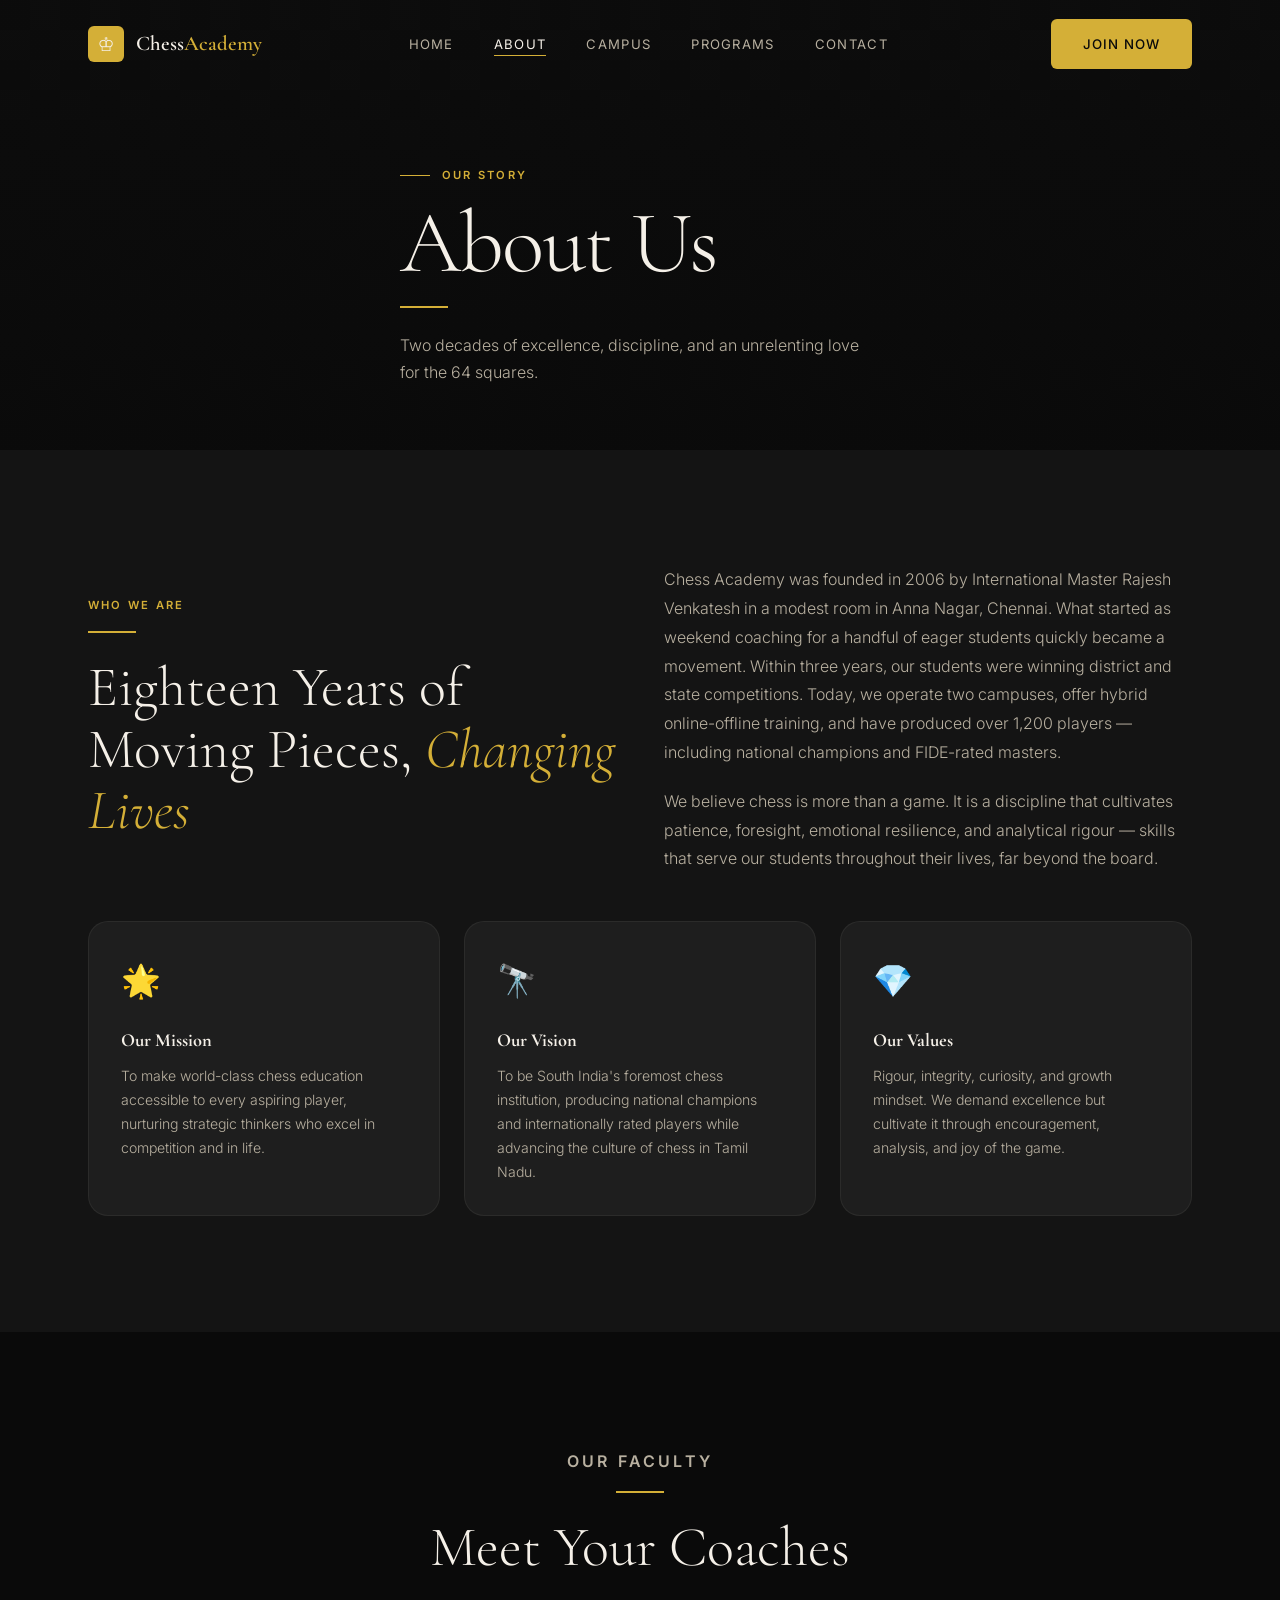
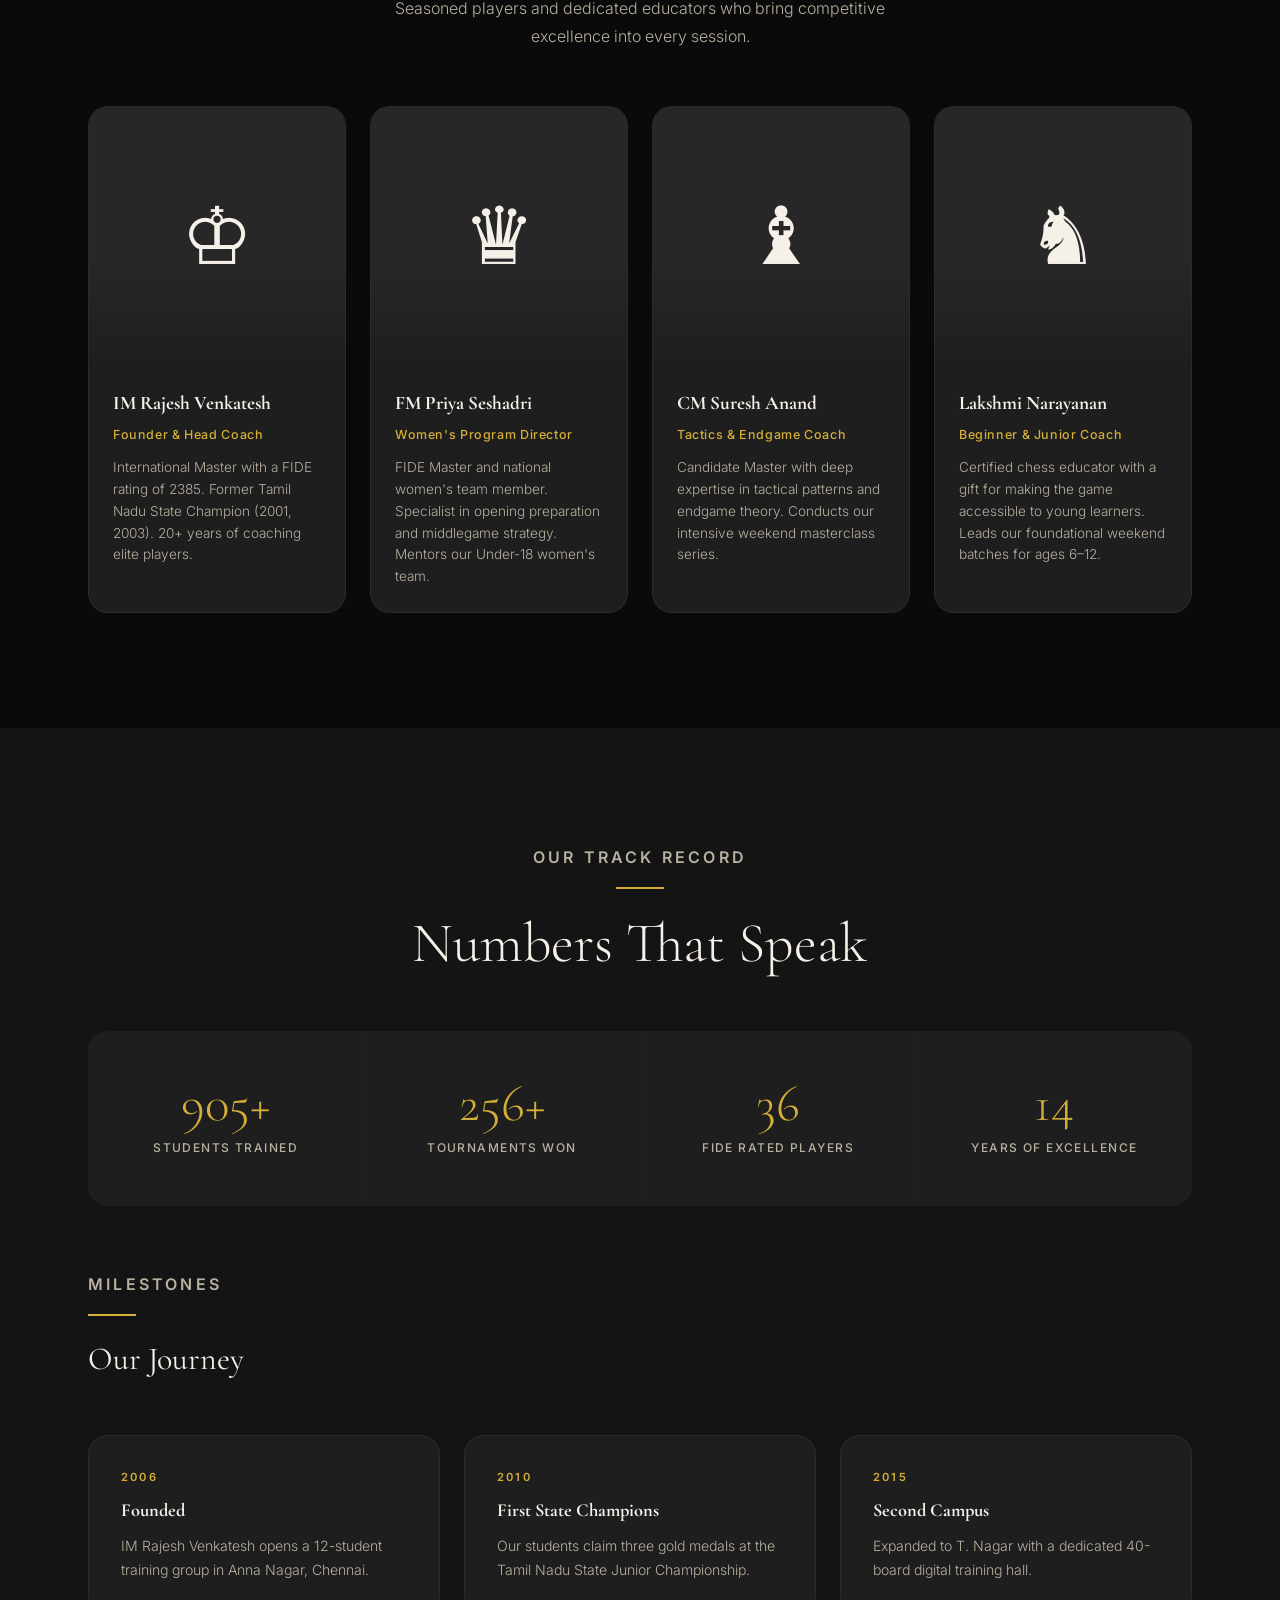
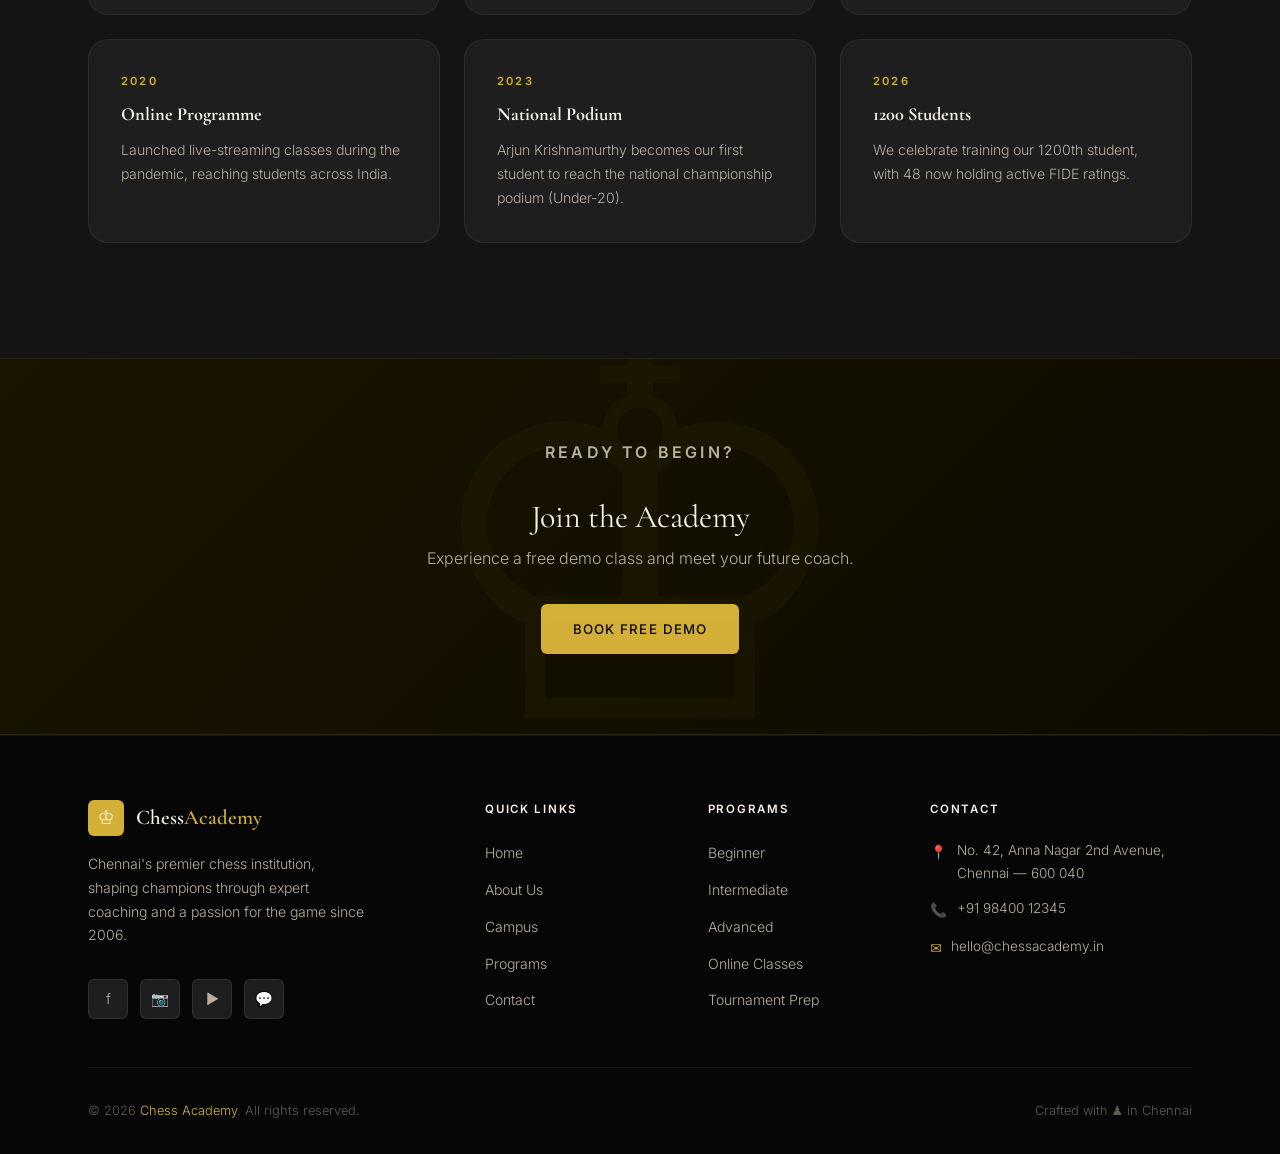
==== about.html @ 233fb8f2 "Add files via upload" ====
<!DOCTYPE html>
<html lang="en">
<head>
  <meta charset="UTF-8" />
  <meta name="viewport" content="width=device-width, initial-scale=1.0" />
  <meta name="description" content="About Chess Academy — our story, mission, coaches, and achievements since 2006." />
  <title>About — Chess Academy</title>
  <link rel="stylesheet" href="style.css" />
  <link rel="icon" href="data:image/svg+xml,<svg xmlns='http://www.w3.org/2000/svg' viewBox='0 0 100 100'><text y='.9em' font-size='90'>♔</text></svg>" />
</head>
<body>

<!-- ── NAVBAR ──────────────────────────────────────────────── -->
<nav class="navbar" role="navigation" aria-label="Main navigation">
  <div class="container navbar-inner">
    <a href="index.html" class="nav-logo" aria-label="Chess Academy Home">
      <div class="nav-logo-icon">♔</div>
      <span class="nav-logo-text">Chess<span>Academy</span></span>
    </a>
    <ul class="nav-menu" role="list">
      <li><a href="index.html"   class="nav-link">Home</a></li>
      <li><a href="about.html"   class="nav-link active">About</a></li>
      <li><a href="campus.html"  class="nav-link">Campus</a></li>
      <li><a href="index.html#programs" class="nav-link">Programs</a></li>
      <li><a href="contact.html" class="nav-link">Contact</a></li>
    </ul>
    <a href="contact.html" class="btn btn-gold nav-cta">Join Now</a>
    <button class="hamburger" aria-label="Toggle menu">
      <span></span><span></span><span></span>
    </button>
  </div>
</nav>
<nav class="mobile-nav">
  <a href="index.html"   class="nav-link">Home</a>
  <a href="about.html"   class="nav-link">About</a>
  <a href="campus.html"  class="nav-link">Campus</a>
  <a href="index.html#programs" class="nav-link">Programs</a>
  <a href="contact.html" class="nav-link">Contact</a>
  <a href="contact.html" class="btn btn-gold" style="margin-top:.5rem">Join Now</a>
</nav>

<!-- ── PAGE HERO ───────────────────────────────────────────── -->
<header class="page-hero">
  <div class="page-hero-bg"></div>
  <div class="page-hero-overlay"></div>
  <div class="container page-hero-content">
    <p class="page-hero-eyebrow">Our Story</p>
    <h1 class="display-xl">About Us</h1>
    <div class="gold-line" style="margin-top:1rem"></div>
    <p style="color:var(--ivory-dim);max-width:480px;font-size:1rem">
      Two decades of excellence, discipline, and an unrelenting love for the 64 squares.
    </p>
  </div>
</header>

<!-- ── STORY SECTION ────────────────────────────────────────── -->
<section class="section story-section">
  <div class="container">
    <div class="grid-2" style="margin-bottom:3rem">
      <div class="reveal-left">
        <p class="section-label">Who We Are</p>
        <div class="gold-line"></div>
        <h2 class="display-lg">Eighteen Years of Moving Pieces, <em style="color:var(--gold);font-style:italic">Changing Lives</em></h2>
      </div>
      <div class="reveal-right">
        <p style="color:var(--ivory-dim);line-height:1.8;margin-bottom:1.25rem">
          Chess Academy was founded in 2006 by International Master Rajesh Venkatesh in a modest room in Anna Nagar, Chennai. What started as weekend coaching for a handful of eager students quickly became a movement. Within three years, our students were winning district and state competitions. Today, we operate two campuses, offer hybrid online-offline training, and have produced over 1,200 players — including national champions and FIDE-rated masters.
        </p>
        <p style="color:var(--ivory-dim);line-height:1.8">
          We believe chess is more than a game. It is a discipline that cultivates patience, foresight, emotional resilience, and analytical rigour — skills that serve our students throughout their lives, far beyond the board.
        </p>
      </div>
    </div>

    <div class="story-cards">
      <div class="story-card reveal delay-1">
        <div class="story-card-icon">🌟</div>
        <h3 class="story-card-title">Our Mission</h3>
        <p class="story-card-text">To make world-class chess education accessible to every aspiring player, nurturing strategic thinkers who excel in competition and in life.</p>
      </div>
      <div class="story-card reveal delay-2">
        <div class="story-card-icon">🔭</div>
        <h3 class="story-card-title">Our Vision</h3>
        <p class="story-card-text">To be South India's foremost chess institution, producing national champions and internationally rated players while advancing the culture of chess in Tamil Nadu.</p>
      </div>
      <div class="story-card reveal delay-3">
        <div class="story-card-icon">💎</div>
        <h3 class="story-card-title">Our Values</h3>
        <p class="story-card-text">Rigour, integrity, curiosity, and growth mindset. We demand excellence but cultivate it through encouragement, analysis, and joy of the game.</p>
      </div>
    </div>
  </div>
</section>

<!-- ── COACHES ──────────────────────────────────────────────── -->
<section class="section coaches-section">
  <div class="container">
    <div class="section-header center reveal">
      <p class="section-label">Our Faculty</p>
      <div class="gold-line center"></div>
      <h2 class="display-lg">Meet Your Coaches</h2>
      <p>Seasoned players and dedicated educators who bring competitive excellence into every session.</p>
    </div>

    <div class="grid-4" style="grid-template-columns:repeat(4,1fr)">

      <div class="coach-card reveal delay-1">
        <div class="coach-avatar">♔</div>
        <div class="coach-info">
          <h3 class="coach-name">IM Rajesh Venkatesh</h3>
          <p class="coach-role">Founder & Head Coach</p>
          <p class="coach-bio">International Master with a FIDE rating of 2385. Former Tamil Nadu State Champion (2001, 2003). 20+ years of coaching elite players.</p>
        </div>
      </div>

      <div class="coach-card reveal delay-2">
        <div class="coach-avatar">♛</div>
        <div class="coach-info">
          <h3 class="coach-name">FM Priya Seshadri</h3>
          <p class="coach-role">Women's Program Director</p>
          <p class="coach-bio">FIDE Master and national women's team member. Specialist in opening preparation and middlegame strategy. Mentors our Under-18 women's team.</p>
        </div>
      </div>

      <div class="coach-card reveal delay-3">
        <div class="coach-avatar">♝</div>
        <div class="coach-info">
          <h3 class="coach-name">CM Suresh Anand</h3>
          <p class="coach-role">Tactics & Endgame Coach</p>
          <p class="coach-bio">Candidate Master with deep expertise in tactical patterns and endgame theory. Conducts our intensive weekend masterclass series.</p>
        </div>
      </div>

      <div class="coach-card reveal delay-4">
        <div class="coach-avatar">♞</div>
        <div class="coach-info">
          <h3 class="coach-name">Lakshmi Narayanan</h3>
          <p class="coach-role">Beginner & Junior Coach</p>
          <p class="coach-bio">Certified chess educator with a gift for making the game accessible to young learners. Leads our foundational weekend batches for ages 6–12.</p>
        </div>
      </div>

    </div>
  </div>
</section>

<!-- ── ACHIEVEMENTS ──────────────────────────────────────────── -->
<section class="section achievements-section">
  <div class="container">
    <div class="section-header center reveal">
      <p class="section-label">Our Track Record</p>
      <div class="gold-line center"></div>
      <h2 class="display-lg">Numbers That Speak</h2>
    </div>

    <div class="stats-grid reveal">
      <div class="stat-box">
        <div class="stat-num" data-count="1200" data-suffix="+">1200+</div>
        <div class="stat-label">Students Trained</div>
      </div>
      <div class="stat-box">
        <div class="stat-num" data-count="340" data-suffix="+">340+</div>
        <div class="stat-label">Tournaments Won</div>
      </div>
      <div class="stat-box">
        <div class="stat-num" data-count="48" data-suffix="">48</div>
        <div class="stat-label">FIDE Rated Players</div>
      </div>
      <div class="stat-box">
        <div class="stat-num" data-count="18" data-suffix="">18</div>
        <div class="stat-label">Years of Excellence</div>
      </div>
    </div>

    <!-- Timeline of milestones -->
    <div style="margin-top:4rem" class="reveal">
      <div class="section-header">
        <p class="section-label">Milestones</p>
        <div class="gold-line"></div>
        <h3 class="display-md">Our Journey</h3>
      </div>
      <div style="display:grid;grid-template-columns:repeat(auto-fit,minmax(260px,1fr));gap:1.5rem;margin-top:1.5rem">
        <div class="story-card">
          <p class="section-label">2006</p>
          <h4 class="story-card-title" style="margin-top:.5rem">Founded</h4>
          <p class="story-card-text">IM Rajesh Venkatesh opens a 12-student training group in Anna Nagar, Chennai.</p>
        </div>
        <div class="story-card">
          <p class="section-label">2010</p>
          <h4 class="story-card-title" style="margin-top:.5rem">First State Champions</h4>
          <p class="story-card-text">Our students claim three gold medals at the Tamil Nadu State Junior Championship.</p>
        </div>
        <div class="story-card">
          <p class="section-label">2015</p>
          <h4 class="story-card-title" style="margin-top:.5rem">Second Campus</h4>
          <p class="story-card-text">Expanded to T. Nagar with a dedicated 40-board digital training hall.</p>
        </div>
        <div class="story-card">
          <p class="section-label">2020</p>
          <h4 class="story-card-title" style="margin-top:.5rem">Online Programme</h4>
          <p class="story-card-text">Launched live-streaming classes during the pandemic, reaching students across India.</p>
        </div>
        <div class="story-card">
          <p class="section-label">2023</p>
          <h4 class="story-card-title" style="margin-top:.5rem">National Podium</h4>
          <p class="story-card-text">Arjun Krishnamurthy becomes our first student to reach the national championship podium (Under-20).</p>
        </div>
        <div class="story-card">
          <p class="section-label">2026</p>
          <h4 class="story-card-title" style="margin-top:.5rem">1200 Students</h4>
          <p class="story-card-text">We celebrate training our 1200th student, with 48 now holding active FIDE ratings.</p>
        </div>
      </div>
    </div>
  </div>
</section>

<!-- ── CTA ──────────────────────────────────────────────────── -->
<section class="cta-banner reveal">
  <div class="container">
    <p class="section-label">Ready to Begin?</p>
    <h2 class="display-md" style="color:var(--ivory);margin:.75rem 0 .5rem">Join the Academy</h2>
    <p>Experience a free demo class and meet your future coach.</p>
    <a href="contact.html" class="btn btn-gold">Book Free Demo</a>
  </div>
</section>

<!-- ── FOOTER ───────────────────────────────────────────────── -->
<footer class="footer">
  <div class="container">
    <div class="footer-grid">
      <div class="footer-brand">
        <div class="nav-logo" style="margin-bottom:.5rem">
          <div class="nav-logo-icon">♔</div>
          <span class="nav-logo-text">Chess<span>Academy</span></span>
        </div>
        <p>Chennai's premier chess institution, shaping champions through expert coaching and a passion for the game since 2006.</p>
        <div class="social-links">
          <a href="#" class="social-link">f</a>
          <a href="#" class="social-link">📷</a>
          <a href="#" class="social-link">▶</a>
          <a href="#" class="social-link">💬</a>
        </div>
      </div>
      <div>
        <p class="footer-heading">Quick Links</p>
        <ul class="footer-links">
          <li><a href="index.html"   class="footer-link">Home</a></li>
          <li><a href="about.html"   class="footer-link">About Us</a></li>
          <li><a href="campus.html"  class="footer-link">Campus</a></li>
          <li><a href="index.html#programs" class="footer-link">Programs</a></li>
          <li><a href="contact.html" class="footer-link">Contact</a></li>
        </ul>
      </div>
      <div>
        <p class="footer-heading">Programs</p>
        <ul class="footer-links">
          <li><a href="contact.html" class="footer-link">Beginner</a></li>
          <li><a href="contact.html" class="footer-link">Intermediate</a></li>
          <li><a href="contact.html" class="footer-link">Advanced</a></li>
          <li><a href="contact.html" class="footer-link">Online Classes</a></li>
          <li><a href="contact.html" class="footer-link">Tournament Prep</a></li>
        </ul>
      </div>
      <div>
        <p class="footer-heading">Contact</p>
        <div class="footer-contact-item"><span class="footer-contact-icon">📍</span><span>No. 42, Anna Nagar 2nd Avenue, Chennai — 600 040</span></div>
        <div class="footer-contact-item"><span class="footer-contact-icon">📞</span><span>+91 98400 12345</span></div>
        <div class="footer-contact-item"><span class="footer-contact-icon">✉</span><span>hello@chessacademy.in</span></div>
      </div>
    </div>
    <div class="footer-bottom">
      <p class="footer-copy">© 2026 <span>Chess Academy</span>. All rights reserved.</p>
      <p class="footer-copy">Crafted with ♟ in Chennai</p>
    </div>
  </div>
</footer>

<script src="script.js"></script>
</body>
</html>
---- style.css ----
/* ============================================================
   CHESS ACADEMY — style.css
   Palette: #0A0A0A (void) · #141414 (board-dark) · #D4AF37 (gold)
            · #F5F0E8 (ivory) · #1E1E1E (surface)
   Display: Cormorant Garamond  Body: Inter
   ============================================================ */

@import url('https://fonts.googleapis.com/css2?family=Cormorant+Garamond:ital,wght@0,300;0,400;0,600;0,700;1,300;1,400&family=Inter:wght@300;400;500;600&display=swap');

/* ── TOKENS ──────────────────────────────────────────────── */
:root {
  --void:       #0A0A0A;
  --board-dark: #141414;
  --surface:    #1E1E1E;
  --surface-2:  #272727;
  --gold:       #D4AF37;
  --gold-dim:   #A8872A;
  --gold-glow:  rgba(212, 175, 55, 0.18);
  --ivory:      #F5F0E8;
  --ivory-dim:  #B8B0A0;
  --font-display: 'Cormorant Garamond', Georgia, serif;
  --font-body:    'Inter', system-ui, sans-serif;
  --r-sm: 6px; --r-md: 12px; --r-lg: 20px;
  --ease-out: cubic-bezier(0.22, 1, 0.36, 1);
}

/* ── RESET ───────────────────────────────────────────────── */
*, *::before, *::after { box-sizing: border-box; margin: 0; padding: 0; }
html { scroll-behavior: smooth; }
body {
  background: var(--void);
  color: var(--ivory);
  font-family: var(--font-body);
  font-weight: 300;
  line-height: 1.7;
  overflow-x: hidden;
}
img { display: block; max-width: 100%; }
a { color: inherit; text-decoration: none; }
ul { list-style: none; }
button { cursor: pointer; border: none; background: none; font-family: inherit; }

/* ── TYPOGRAPHY ──────────────────────────────────────────── */
.display-xl {
  font-family: var(--font-display);
  font-size: clamp(2.8rem, 7vw, 5.5rem);
  font-weight: 300;
  line-height: 1.05;
  letter-spacing: -0.02em;
}
.display-lg {
  font-family: var(--font-display);
  font-size: clamp(2rem, 4.5vw, 3.5rem);
  font-weight: 300;
  line-height: 1.1;
}
.display-md {
  font-family: var(--font-display);
  font-size: clamp(1.4rem, 2.5vw, 2.2rem);
  font-weight: 400;
  line-height: 1.2;
}
.section-label {
  font-size: 0.7rem;
  font-weight: 600;
  letter-spacing: 0.2em;
  text-transform: uppercase;
  color: var(--gold);
}

/* ── LAYOUT ──────────────────────────────────────────────── */
.container { max-width: 1200px; margin: 0 auto; padding: 0 clamp(1.25rem, 5vw, 3rem); }
.section { padding: clamp(4rem, 9vw, 7.5rem) 0; }
.grid-2  { display: grid; grid-template-columns: 1fr 1fr; gap: 3rem; align-items: center; }
.grid-3  { display: grid; grid-template-columns: repeat(3, 1fr); gap: 1.5rem; }
.grid-4  { display: grid; grid-template-columns: repeat(4, 1fr); gap: 1.5rem; }
.text-center { text-align: center; }

.gold-line { width: 48px; height: 2px; background: var(--gold); margin: 1rem 0 1.5rem; }
.gold-line.center { margin: 1rem auto 1.5rem; }

/* ── BUTTONS ─────────────────────────────────────────────── */
.btn {
  display: inline-flex; align-items: center; gap: .5rem;
  padding: .85rem 2rem; border-radius: var(--r-sm);
  font-size: .83rem; font-weight: 500;
  letter-spacing: .08em; text-transform: uppercase;
  transition: all .3s var(--ease-out);
}
.btn-gold  { background: var(--gold); color: var(--void); }
.btn-gold:hover  { background: #e8c23e; box-shadow: 0 0 30px rgba(212,175,55,.45); transform: translateY(-2px); }
.btn-outline { background: transparent; color: var(--ivory); border: 1px solid rgba(245,240,232,.3); }
.btn-outline:hover { border-color: var(--gold); color: var(--gold); box-shadow: 0 0 20px var(--gold-glow); transform: translateY(-2px); }
.btn-ghost { background: transparent; color: var(--gold); border: 1px solid var(--gold); padding: .7rem 1.6rem; }
.btn-ghost:hover { background: var(--gold); color: var(--void); box-shadow: 0 0 25px var(--gold-glow); transform: translateY(-2px); }

/* ── NAVBAR ──────────────────────────────────────────────── */
.navbar {
  position: fixed; top: 0; left: 0; right: 0;
  z-index: 1000; padding: 1.2rem 0;
  transition: all .4s var(--ease-out);
}
.navbar.scrolled {
  background: rgba(10,10,10,.95);
  backdrop-filter: blur(20px);
  border-bottom: 1px solid rgba(212,175,55,.12);
  padding: .9rem 0;
  box-shadow: 0 4px 40px rgba(0,0,0,.5);
}
.navbar-inner { display: flex; align-items: center; justify-content: space-between; }
.nav-logo { display: flex; align-items: center; gap: .75rem; }
.nav-logo-icon {
  width: 36px; height: 36px;
  background: var(--gold); border-radius: var(--r-sm);
  display: flex; align-items: center; justify-content: center; font-size: 1.2rem;
}
.nav-logo-text { font-family: var(--font-display); font-size: 1.3rem; font-weight: 600; }
.nav-logo-text span { color: var(--gold); }
.nav-menu { display: flex; align-items: center; gap: 2.5rem; }
.nav-link {
  font-size: .82rem; font-weight: 400; letter-spacing: .1em;
  text-transform: uppercase; color: var(--ivory-dim);
  transition: color .25s; position: relative;
}
.nav-link::after {
  content: ''; position: absolute; bottom: -4px; left: 0;
  width: 0; height: 1px; background: var(--gold); transition: width .3s var(--ease-out);
}
.nav-link:hover, .nav-link.active { color: var(--ivory); }
.nav-link:hover::after, .nav-link.active::after { width: 100%; }
.nav-cta { margin-left: 1rem; }

/* Hamburger */
.hamburger { display: none; flex-direction: column; gap: 5px; padding: 4px; }
.hamburger span { display: block; width: 24px; height: 2px; background: var(--ivory); transition: all .3s var(--ease-out); transform-origin: center; }
.hamburger.open span:nth-child(1) { transform: translateY(7px) rotate(45deg); }
.hamburger.open span:nth-child(2) { opacity: 0; }
.hamburger.open span:nth-child(3) { transform: translateY(-7px) rotate(-45deg); }

.mobile-nav {
  display: none; position: fixed; inset: 0;
  background: var(--void); z-index: 999;
  flex-direction: column; align-items: center; justify-content: center; gap: 2.5rem;
  opacity: 0; pointer-events: none; transition: opacity .35s var(--ease-out);
}
.mobile-nav.open { opacity: 1; pointer-events: all; }
.mobile-nav .nav-link { font-size: 1.5rem; letter-spacing: .15em; }

/* ── HERO ────────────────────────────────────────────────── */
.hero {
  min-height: 100vh; position: relative;
  display: flex; align-items: center; overflow: hidden;
}
.hero-bg {
  position: absolute; inset: 0;
  background: repeating-conic-gradient(#111 0% 25%, #0d0d0d 0% 50%);
  background-size: 80px 80px;
}
.hero-overlay {
  position: absolute; inset: 0;
  background: linear-gradient(105deg, rgba(10,10,10,.97) 0%, rgba(10,10,10,.85) 50%, rgba(10,10,10,.4) 100%);
}
.hero-art {
  position: absolute; right: 0; top: 0; bottom: 0; width: 50%; overflow: hidden;
}
.hero-art-inner {
  width: 100%; height: 100%;
  background: radial-gradient(circle at 60% 40%, rgba(212,175,55,.1) 0%, transparent 50%);
  display: flex; align-items: center; justify-content: center;
  font-size: 42vmin; color: rgba(212,175,55,.06);
  font-family: serif;
}
.hero-badge {
  display: inline-flex; align-items: center; gap: .5rem;
  padding: .4rem 1rem;
  background: rgba(212,175,55,.08); border: 1px solid rgba(212,175,55,.2);
  border-radius: 100px; margin-bottom: 1.75rem;
}
.hero-badge-dot { width: 6px; height: 6px; background: var(--gold); border-radius: 50%; animation: pulse 2s ease-in-out infinite; }
@keyframes pulse { 0%,100% { opacity:1; transform:scale(1); } 50% { opacity:.4; transform:scale(.7); } }
.hero-badge span { font-size: .72rem; font-weight: 500; letter-spacing: .15em; text-transform: uppercase; color: var(--gold); }
.hero-content { position: relative; z-index: 1; max-width: 680px; }
.hero-heading { margin-bottom: 1.5rem; }
.hero-heading em { font-style: italic; color: var(--gold); }
.hero-subtext { font-size: 1.05rem; color: var(--ivory-dim); max-width: 480px; margin-bottom: 2.5rem; }
.hero-actions { display: flex; gap: 1rem; flex-wrap: wrap; }
.hero-stats { position: absolute; bottom: 3rem; left: 0; right: 0; z-index: 1; }
.hero-stats-inner {
  display: flex; gap: 3rem; padding-top: 2rem;
  border-top: 1px solid rgba(245,240,232,.08);
}
.hero-stat-num { font-family: var(--font-display); font-size: 2.2rem; font-weight: 300; color: var(--gold); line-height: 1; }
.hero-stat-label { font-size: .72rem; font-weight: 500; letter-spacing: .12em; text-transform: uppercase; color: var(--ivory-dim); margin-top: .3rem; }

/* ── ABOUT PREVIEW ───────────────────────────────────────── */
.about-preview { background: var(--board-dark); }
.about-preview .grid-2 { gap: 4rem; }
.about-image-frame {
  border: 1px solid rgba(212,175,55,.2); border-radius: var(--r-lg); overflow: hidden;
  aspect-ratio: 4/5; background: var(--surface);
  display: flex; align-items: center; justify-content: center;
  position: relative; transition: transform .5s var(--ease-out);
}
.about-image-frame:hover { transform: scale(1.02); }
.about-image-frame .frame-bg {
  position: absolute; inset: 0;
  background: repeating-conic-gradient(#1c1c1c 0% 25%, #181818 0% 50%);
  background-size: 40px 40px;
}
.about-image-frame .frame-piece { position: relative; z-index: 1; font-size: 9rem; opacity: .3; }
.about-corner {
  position: absolute; top: 1.5rem; right: -1rem;
  background: var(--gold); color: var(--void);
  padding: 1rem 1.5rem; border-radius: var(--r-md); z-index: 2;
  box-shadow: 0 8px 30px rgba(0,0,0,.4);
}
.about-corner-num { font-family: var(--font-display); font-size: 2rem; font-weight: 700; line-height: 1; }
.about-corner-label { font-size: .65rem; font-weight: 600; letter-spacing: .1em; text-transform: uppercase; color: rgba(10,10,10,.65); }
.about-image-wrap { position: relative; }
.about-quote {
  margin: 1.5rem 0 2rem; padding-left: 1.25rem;
  border-left: 2px solid var(--gold);
  font-family: var(--font-display); font-size: 1.1rem; font-style: italic; color: var(--ivory-dim); line-height: 1.6;
}

/* ── PROGRAMS ────────────────────────────────────────────── */
.programs { background: var(--void); }
.program-card {
  background: var(--surface); border: 1px solid rgba(245,240,232,.06);
  border-radius: var(--r-lg); padding: 2.5rem;
  transition: all .4s var(--ease-out); position: relative; overflow: hidden;
}
.program-card::before {
  content: ''; position: absolute; top: 0; left: 0; right: 0; height: 2px;
  background: var(--gold); transform: scaleX(0); transform-origin: left; transition: transform .4s var(--ease-out);
}
.program-card:hover { background: var(--surface-2); border-color: rgba(212,175,55,.2); transform: translateY(-6px); box-shadow: 0 20px 60px rgba(0,0,0,.4); }
.program-card:hover::before { transform: scaleX(1); }
.program-icon {
  width: 56px; height: 56px;
  background: rgba(212,175,55,.1); border: 1px solid rgba(212,175,55,.2);
  border-radius: var(--r-md); display: flex; align-items: center; justify-content: center;
  font-size: 1.5rem; margin-bottom: 1.5rem; transition: all .3s var(--ease-out);
}
.program-card:hover .program-icon { background: var(--gold); border-color: var(--gold); }
.program-tag {
  display: inline-block; padding: .25rem .75rem;
  background: rgba(212,175,55,.1); border-radius: 100px;
  font-size: .7rem; font-weight: 600; letter-spacing: .1em; text-transform: uppercase; color: var(--gold);
  margin-bottom: 1rem;
}
.program-title { font-family: var(--font-display); font-size: 1.5rem; font-weight: 400; color: var(--ivory); margin-bottom: .75rem; }
.program-desc { font-size: .9rem; color: var(--ivory-dim); line-height: 1.7; margin-bottom: 1.5rem; }
.program-features { display: flex; flex-direction: column; gap: .5rem; margin-bottom: 2rem; }
.program-feature { display: flex; align-items: center; gap: .6rem; font-size: .85rem; color: var(--ivory-dim); }
.program-feature::before { content: '♟'; color: var(--gold); font-size: .75rem; flex-shrink: 0; }
.program-card.featured { background: linear-gradient(145deg, #1f1c10 0%, #181400 100%); border-color: rgba(212,175,55,.35); }
.program-card.featured::before { transform: scaleX(1); }
.featured-badge {
  position: absolute; top: 1.5rem; right: 1.5rem;
  background: var(--gold); color: var(--void);
  font-size: .65rem; font-weight: 700; letter-spacing: .12em; text-transform: uppercase;
  padding: .25rem .65rem; border-radius: 100px;
}

/* ── WHY CHOOSE US ───────────────────────────────────────── */
.why { background: var(--board-dark); }
.why-grid {
  display: grid; grid-template-columns: repeat(2, 1fr);
  gap: 2px; background: rgba(245,240,232,.04);
  border: 1px solid rgba(245,240,232,.04); border-radius: var(--r-lg); overflow: hidden;
}
.why-item { background: var(--surface); padding: 2.5rem; transition: background .3s; display: flex; gap: 1.5rem; align-items: flex-start; }
.why-item:hover { background: var(--surface-2); }
.why-icon { font-size: 1.8rem; flex-shrink: 0; margin-top: .2rem; filter: saturate(0) brightness(.7); transition: filter .3s; }
.why-item:hover .why-icon { filter: none; }
.why-item-title { font-family: var(--font-display); font-size: 1.2rem; font-weight: 400; color: var(--ivory); margin-bottom: .5rem; }
.why-item-desc { font-size: .88rem; color: var(--ivory-dim); line-height: 1.7; }

/* ── TESTIMONIALS ────────────────────────────────────────── */
.testimonials { background: var(--void); overflow: hidden; }
.testimonial-track-wrap { overflow: hidden; }
.testimonial-track { display: flex; gap: 1.5rem; transition: transform .55s var(--ease-out); }
.testimonial-card {
  flex: 0 0 calc(33.333% - 1rem);
  background: var(--surface); border: 1px solid rgba(245,240,232,.06);
  border-radius: var(--r-lg); padding: 2rem; transition: border-color .3s;
}
.testimonial-card:hover { border-color: rgba(212,175,55,.2); }
.testi-stars { color: var(--gold); font-size: .85rem; letter-spacing: 2px; margin-bottom: .75rem; }
.testi-text { font-size: .92rem; line-height: 1.8; color: var(--ivory-dim); margin-bottom: 1.5rem; }
.testi-author { display: flex; align-items: center; gap: .75rem; }
.testi-avatar {
  width: 44px; height: 44px; border-radius: 50%;
  background: var(--gold); display: flex; align-items: center; justify-content: center;
  font-size: 1rem; color: var(--void); font-weight: 600; flex-shrink: 0;
}
.testi-name { font-weight: 500; font-size: .9rem; color: var(--ivory); }
.testi-role { font-size: .78rem; color: var(--ivory-dim); }
.slider-controls { display: flex; justify-content: center; align-items: center; gap: 1rem; margin-top: 2.5rem; }
.slider-btn {
  width: 44px; height: 44px; border-radius: 50%;
  background: var(--surface); border: 1px solid rgba(245,240,232,.1);
  color: var(--ivory-dim); font-size: 1rem; display: flex; align-items: center; justify-content: center;
  transition: all .3s var(--ease-out);
}
.slider-btn:hover { background: var(--gold); color: var(--void); border-color: var(--gold); box-shadow: 0 0 20px var(--gold-glow); }
.slider-dots { display: flex; gap: .5rem; }
.slider-dot { width: 6px; height: 6px; border-radius: 50%; background: rgba(245,240,232,.2); cursor: pointer; transition: all .3s; }
.slider-dot.active { background: var(--gold); width: 20px; border-radius: 3px; }

/* ── CTA BANNER ──────────────────────────────────────────── */
.cta-banner {
  background: linear-gradient(135deg, #1a1500 0%, #0d0a00 100%);
  border-top: 1px solid rgba(212,175,55,.12); border-bottom: 1px solid rgba(212,175,55,.12);
  padding: 5rem 0; text-align: center; position: relative; overflow: hidden;
}
.cta-banner::before {
  content: '♔'; position: absolute; font-size: 40vw;
  top: 50%; left: 50%; transform: translate(-50%, -50%);
  color: rgba(212,175,55,.03); pointer-events: none; font-family: serif;
}
.cta-banner .display-md { margin: .75rem 0 .5rem; }
.cta-banner p { color: var(--ivory-dim); margin-bottom: 2rem; font-size: 1rem; }

/* ── SECTION HEADER ──────────────────────────────────────── */
.section-header { margin-bottom: 3.5rem; }
.section-header.center { text-align: center; }
.section-header .display-lg { margin-top: .5rem; margin-bottom: 1rem; }
.section-header p { font-size: 1rem; color: var(--ivory-dim); max-width: 560px; line-height: 1.75; }
.section-header.center p { margin: 0 auto; }

/* ── PAGE HERO ───────────────────────────────────────────── */
.page-hero {
  height: 50vh; min-height: 380px; position: relative;
  display: flex; align-items: flex-end; padding-bottom: 4rem; overflow: hidden;
}
.page-hero-bg {
  position: absolute; inset: 0;
  background: repeating-conic-gradient(#111 0% 25%, #0d0d0d 0% 50%);
  background-size: 60px 60px;
}
.page-hero-overlay {
  position: absolute; inset: 0;
  background: linear-gradient(to bottom, rgba(10,10,10,.6) 0%, rgba(10,10,10,.95) 100%);
}
.page-hero-content { position: relative; z-index: 1; }
.page-hero-eyebrow {
  font-size: .7rem; font-weight: 600; letter-spacing: .2em; text-transform: uppercase; color: var(--gold);
  display: flex; align-items: center; gap: .75rem; margin-bottom: .75rem;
}
.page-hero-eyebrow::before { content: ''; width: 30px; height: 1px; background: var(--gold); }

/* ── ABOUT PAGE ──────────────────────────────────────────── */
.story-section { background: var(--board-dark); }
.story-cards { display: grid; grid-template-columns: repeat(3,1fr); gap: 1.5rem; margin-top: 3rem; }
.story-card { background: var(--surface); border-radius: var(--r-lg); padding: 2rem; border: 1px solid rgba(245,240,232,.06); }
.story-card-icon { font-size: 2rem; margin-bottom: 1rem; }
.story-card-title { font-family: var(--font-display); font-size: 1.15rem; color: var(--ivory); margin-bottom: .5rem; }
.story-card-text { font-size: .88rem; color: var(--ivory-dim); line-height: 1.7; }
.coaches-section { background: var(--void); }
.coach-card {
  background: var(--surface); border-radius: var(--r-lg); overflow: hidden;
  border: 1px solid rgba(245,240,232,.06); transition: all .4s var(--ease-out);
}
.coach-card:hover { transform: translateY(-6px); border-color: rgba(212,175,55,.2); box-shadow: 0 20px 50px rgba(0,0,0,.4); }
.coach-avatar {
  aspect-ratio: 1; background: var(--surface-2);
  display: flex; align-items: center; justify-content: center; font-size: 5rem;
  position: relative; overflow: hidden; transition: transform .5s var(--ease-out);
}
.coach-card:hover .coach-avatar { transform: scale(1.05); }
.coach-avatar::after {
  content: ''; position: absolute; bottom: 0; left: 0; right: 0; height: 40%;
  background: linear-gradient(to top, var(--surface), transparent);
}
.coach-info { padding: 1.5rem; }
.coach-name { font-family: var(--font-display); font-size: 1.2rem; color: var(--ivory); margin-bottom: .25rem; }
.coach-role { font-size: .78rem; color: var(--gold); font-weight: 500; letter-spacing: .05em; }
.coach-bio { font-size: .85rem; color: var(--ivory-dim); margin-top: .75rem; line-height: 1.6; }
.achievements-section { background: var(--board-dark); }
.stats-grid {
  display: grid; grid-template-columns: repeat(4,1fr);
  gap: 1px; background: rgba(245,240,232,.06);
  border-radius: var(--r-lg); overflow: hidden;
}
.stat-box { background: var(--surface); padding: 3rem 2rem; text-align: center; transition: background .3s; }
.stat-box:hover { background: var(--surface-2); }
.stat-num { font-family: var(--font-display); font-size: clamp(2.5rem,4vw,4rem); font-weight: 300; color: var(--gold); line-height: 1; margin-bottom: .5rem; }
.stat-label { font-size: .75rem; font-weight: 500; letter-spacing: .12em; text-transform: uppercase; color: var(--ivory-dim); }

/* ── CAMPUS PAGE ─────────────────────────────────────────── */
.gallery-section { background: var(--void); }
.gallery-grid {
  display: grid; grid-template-columns: repeat(3, 1fr);
  grid-template-rows: auto; gap: 1rem; margin-top: 2rem;
}
.gallery-item { border-radius: var(--r-md); overflow: hidden; background: var(--surface); position: relative; aspect-ratio: 4/3; cursor: pointer; }
.gallery-item.tall { grid-row: span 2; aspect-ratio: auto; }
.gallery-item.wide { grid-column: span 2; }
.gallery-inner {
  width: 100%; height: 100%; min-height: 180px;
  display: flex; align-items: center; justify-content: center; font-size: 4rem;
  background: repeating-conic-gradient(#1a1a1a 0% 25%, #151515 0% 50%);
  background-size: 40px 40px; transition: transform .5s var(--ease-out);
}
.gallery-item:hover .gallery-inner { transform: scale(1.06); }
.gallery-overlay {
  position: absolute; inset: 0; background: rgba(10,10,10,.75);
  display: flex; align-items: center; justify-content: center;
  opacity: 0; transition: opacity .3s;
}
.gallery-item:hover .gallery-overlay { opacity: 1; }
.gallery-overlay-text { font-size: .8rem; font-weight: 600; letter-spacing: .1em; text-transform: uppercase; color: var(--gold); text-align: center; padding: 1rem; }
.facilities-section { background: var(--board-dark); }
.facility-card {
  background: var(--surface); border: 1px solid rgba(245,240,232,.06);
  border-radius: var(--r-lg); padding: 2rem; transition: all .35s var(--ease-out);
}
.facility-card:hover { border-color: rgba(212,175,55,.2); transform: translateY(-4px); box-shadow: 0 16px 40px rgba(0,0,0,.35); }
.facility-icon { font-size: 2rem; margin-bottom: 1rem; }
.facility-title { font-family: var(--font-display); font-size: 1.15rem; color: var(--ivory); margin-bottom: .5rem; }
.facility-desc { font-size: .88rem; color: var(--ivory-dim); line-height: 1.7; }
.map-section { background: var(--void); }
.map-wrap {
  border-radius: var(--r-lg); overflow: hidden; border: 1px solid rgba(245,240,232,.06);
  height: 420px; background: var(--surface);
}
.map-wrap iframe { width: 100%; height: 100%; border: none; display: block; filter: grayscale(1) invert(1) brightness(.7) contrast(1.1); }
.batches-section { background: var(--board-dark); }
.batches-table { width: 100%; border-collapse: collapse; margin-top: 2rem; border-radius: var(--r-lg); overflow: hidden; }
.batches-table th {
  background: var(--surface); padding: 1rem 1.25rem; text-align: left;
  font-size: .72rem; font-weight: 600; letter-spacing: .12em; text-transform: uppercase; color: var(--gold);
  border-bottom: 1px solid rgba(212,175,55,.2);
}
.batches-table td { padding: 1rem 1.25rem; font-size: .9rem; color: var(--ivory-dim); border-bottom: 1px solid rgba(245,240,232,.04); background: var(--surface); }
.batches-table tr:hover td { background: var(--surface-2); color: var(--ivory); }
.batch-badge { display: inline-block; padding: .2rem .6rem; border-radius: 100px; font-size: .72rem; font-weight: 600; }
.badge-open { background: rgba(52,211,153,.12); color: #34D399; }
.badge-full { background: rgba(239,68,68,.12); color: #EF4444; }

/* ── CONTACT PAGE ────────────────────────────────────────── */
.contact-section { background: var(--void); }
.contact-grid { display: grid; grid-template-columns: 1fr 1.4fr; gap: 4rem; align-items: flex-start; }
.contact-detail { display: flex; align-items: flex-start; gap: 1rem; margin-bottom: 1.75rem; }
.contact-icon {
  width: 44px; height: 44px;
  background: rgba(212,175,55,.1); border: 1px solid rgba(212,175,55,.2);
  border-radius: var(--r-sm); display: flex; align-items: center; justify-content: center; font-size: 1.1rem; flex-shrink: 0;
}
.contact-detail-label { font-size: .7rem; font-weight: 600; letter-spacing: .12em; text-transform: uppercase; color: var(--gold); margin-bottom: .25rem; }
.contact-detail-value { font-size: .9rem; color: var(--ivory-dim); }
.social-links { display: flex; gap: .75rem; margin-top: 2rem; }
.social-link {
  width: 40px; height: 40px; border-radius: var(--r-sm);
  background: var(--surface); border: 1px solid rgba(245,240,232,.08);
  display: flex; align-items: center; justify-content: center; font-size: .9rem;
  color: var(--ivory-dim); transition: all .3s var(--ease-out);
}
.social-link:hover { background: var(--gold); color: var(--void); border-color: var(--gold); box-shadow: 0 0 20px var(--gold-glow); transform: translateY(-3px); }
.contact-form-card { background: var(--surface); border: 1px solid rgba(245,240,232,.06); border-radius: var(--r-lg); padding: 2.5rem; }
.form-row { display: grid; grid-template-columns: 1fr 1fr; gap: 1rem; }
.form-group { margin-bottom: 1.25rem; }
.form-label { display: block; font-size: .75rem; font-weight: 500; letter-spacing: .08em; text-transform: uppercase; color: var(--ivory-dim); margin-bottom: .5rem; }
.form-input, .form-textarea, .form-select {
  width: 100%; background: var(--void);
  border: 1px solid rgba(245,240,232,.08); border-radius: var(--r-sm);
  padding: .85rem 1rem; font-family: var(--font-body); font-size: .9rem; color: var(--ivory);
  outline: none; transition: all .3s; -webkit-appearance: none;
}
.form-input::placeholder, .form-textarea::placeholder { color: rgba(184,176,160,.35); }
.form-input:focus, .form-textarea:focus, .form-select:focus { border-color: var(--gold); box-shadow: 0 0 0 3px rgba(212,175,55,.1); }
.form-textarea { resize: vertical; min-height: 130px; }
.form-select option { background: var(--void); }
.form-success { display: none; text-align: center; padding: 2rem; }
.form-success-icon { font-size: 3rem; margin-bottom: 1rem; }
.form-success-title { font-family: var(--font-display); font-size: 1.5rem; color: var(--ivory); margin-bottom: .5rem; }
.form-success-text { font-size: .9rem; color: var(--ivory-dim); }

/* ── FOOTER ──────────────────────────────────────────────── */
.footer { background: #060606; border-top: 1px solid rgba(245,240,232,.06); padding: 4rem 0 2rem; }
.footer-grid { display: grid; grid-template-columns: 2fr 1fr 1fr 1.5fr; gap: 3rem; margin-bottom: 3rem; }
.footer-brand p { font-size: .88rem; color: var(--ivory-dim); line-height: 1.7; margin: 1rem 0 1.5rem; max-width: 280px; }
.footer-heading { font-size: .72rem; font-weight: 600; letter-spacing: .15em; text-transform: uppercase; color: var(--ivory); margin-bottom: 1.25rem; }
.footer-links { display: flex; flex-direction: column; gap: .6rem; }
.footer-link { font-size: .88rem; color: var(--ivory-dim); transition: color .25s; }
.footer-link:hover { color: var(--gold); }
.footer-contact-item { display: flex; align-items: flex-start; gap: .6rem; font-size: .85rem; color: var(--ivory-dim); margin-bottom: .75rem; }
.footer-contact-icon { color: var(--gold); flex-shrink: 0; margin-top: 2px; }
.footer-bottom { display: flex; align-items: center; justify-content: space-between; padding-top: 2rem; border-top: 1px solid rgba(245,240,232,.05); flex-wrap: wrap; gap: 1rem; }
.footer-copy { font-size: .8rem; color: rgba(184,176,160,.5); }
.footer-copy span { color: var(--gold); }

/* ── SCROLL REVEAL ───────────────────────────────────────── */
.reveal { opacity: 0; transform: translateY(30px); transition: opacity .7s var(--ease-out), transform .7s var(--ease-out); }
.reveal.visible { opacity: 1; transform: translateY(0); }
.reveal-left { opacity: 0; transform: translateX(-30px); transition: opacity .7s var(--ease-out), transform .7s var(--ease-out); }
.reveal-left.visible { opacity: 1; transform: translateX(0); }
.reveal-right { opacity: 0; transform: translateX(30px); transition: opacity .7s var(--ease-out), transform .7s var(--ease-out); }
.reveal-right.visible { opacity: 1; transform: translateX(0); }
.delay-1 { transition-delay: .1s; } .delay-2 { transition-delay: .2s; }
.delay-3 { transition-delay: .3s; } .delay-4 { transition-delay: .4s; }

/* ── RESPONSIVE ──────────────────────────────────────────── */
@media (max-width: 1024px) {
  .grid-3 { grid-template-columns: 1fr 1fr; }
  .grid-4 { grid-template-columns: 1fr 1fr; }
  .footer-grid { grid-template-columns: 1fr 1fr; gap: 2rem; }
  .stats-grid { grid-template-columns: repeat(2,1fr); }
  .testimonial-card { flex: 0 0 calc(50% - .75rem); }
}
@media (max-width: 768px) {
  .grid-2 { grid-template-columns: 1fr; }
  .grid-3 { grid-template-columns: 1fr; }
  .grid-4 { grid-template-columns: 1fr 1fr; }
  .nav-menu { display: none; }
  .hamburger { display: flex; }
  .mobile-nav { display: flex; }
  .hero-art { display: none; }
  .hero-stats-inner { flex-wrap: wrap; gap: 1.5rem; }
  .why-grid { grid-template-columns: 1fr; }
  .testimonial-card { flex: 0 0 calc(100% - 1.5rem); }
  .contact-grid { grid-template-columns: 1fr; }
  .form-row { grid-template-columns: 1fr; }
  .footer-grid { grid-template-columns: 1fr; }
  .story-cards { grid-template-columns: 1fr; }
  .gallery-grid { grid-template-columns: 1fr 1fr; }
  .gallery-item.tall { grid-row: auto; }
  .gallery-item.wide { grid-column: auto; }
  .about-corner { display: none; }
  .batches-table { font-size: .8rem; }
  .batches-table th, .batches-table td { padding: .75rem; }
  .footer-bottom { flex-direction: column; text-align: center; }
}
@media (max-width: 480px) {
  .grid-4 { grid-template-columns: 1fr; }
  .stats-grid { grid-template-columns: 1fr; }
  .gallery-grid { grid-template-columns: 1fr; }
  .hero-actions { flex-direction: column; }
  .hero-actions .btn { width: 100%; justify-content: center; }
  .facilities-grid { grid-template-columns: 1fr; }
}
@media (prefers-reduced-motion: reduce) {
  *, ::before, ::after { animation-duration: .01ms !important; transition-duration: .01ms !important; }
}
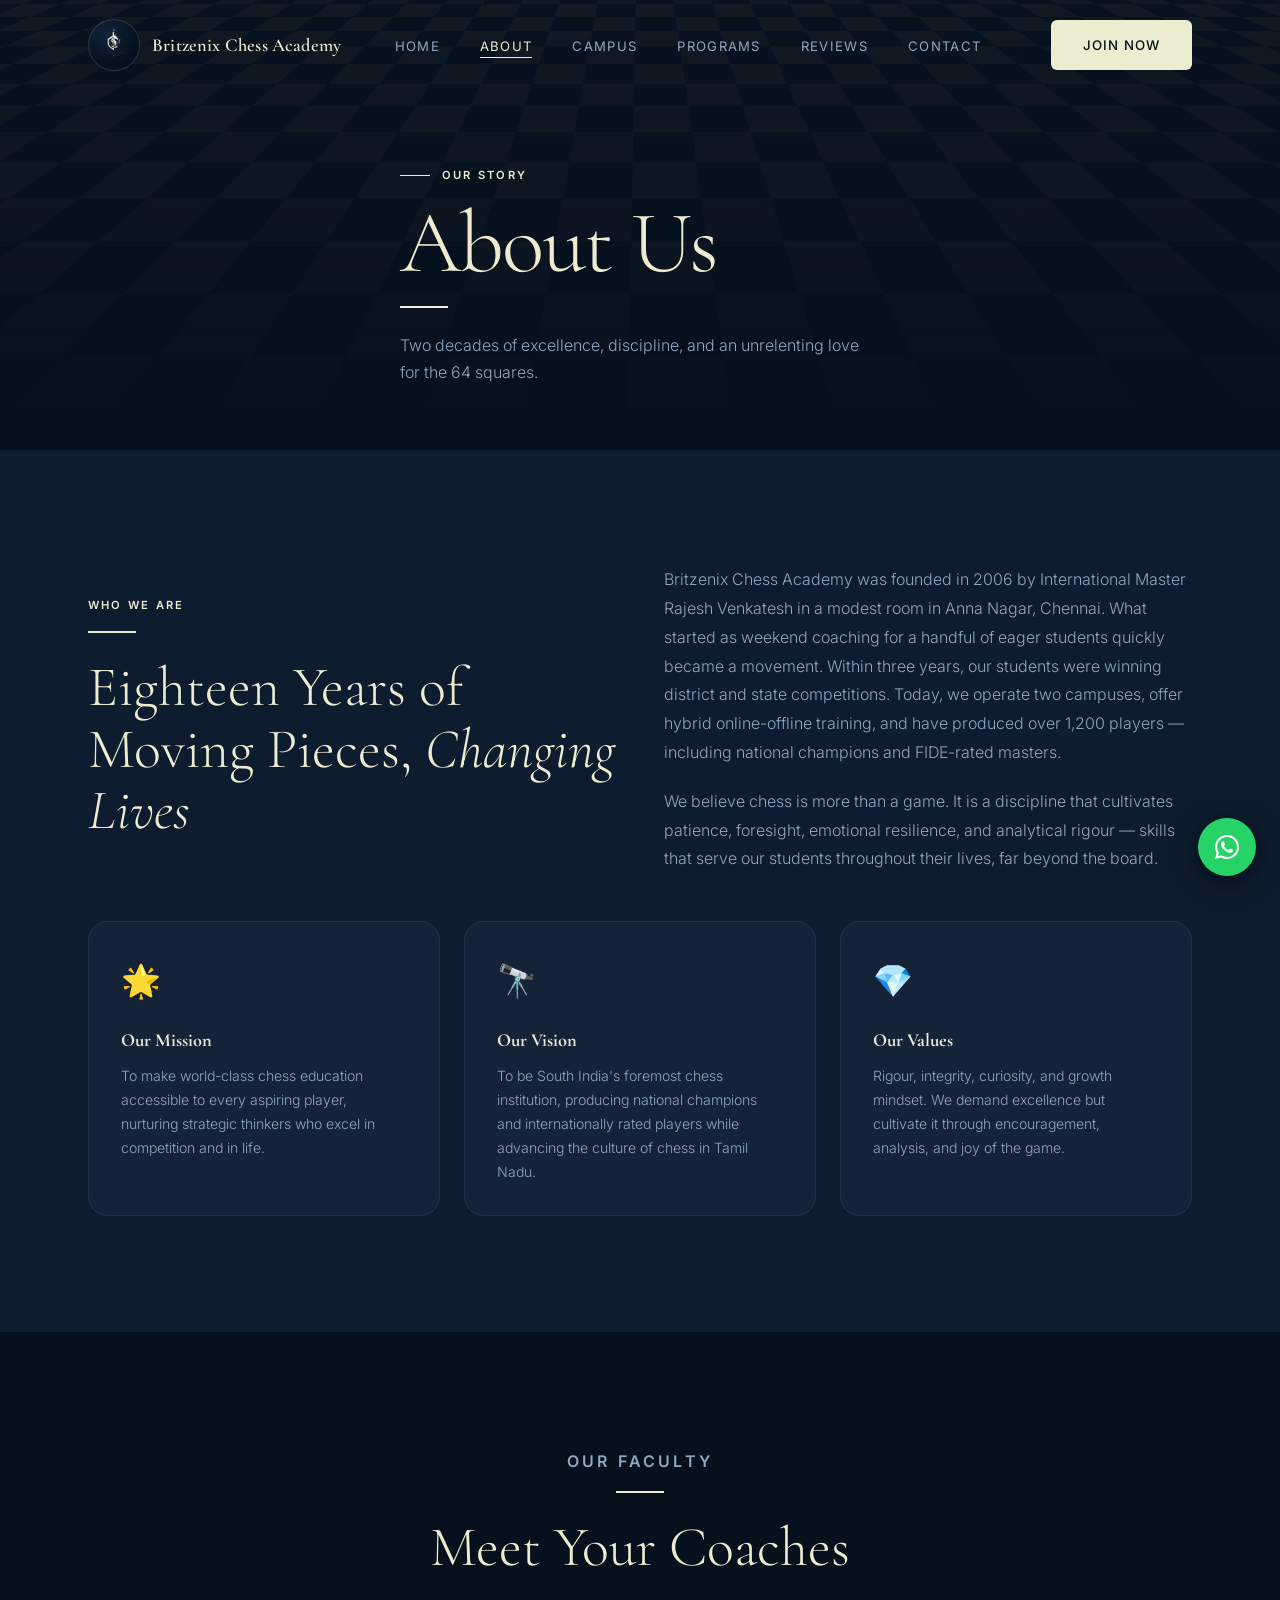
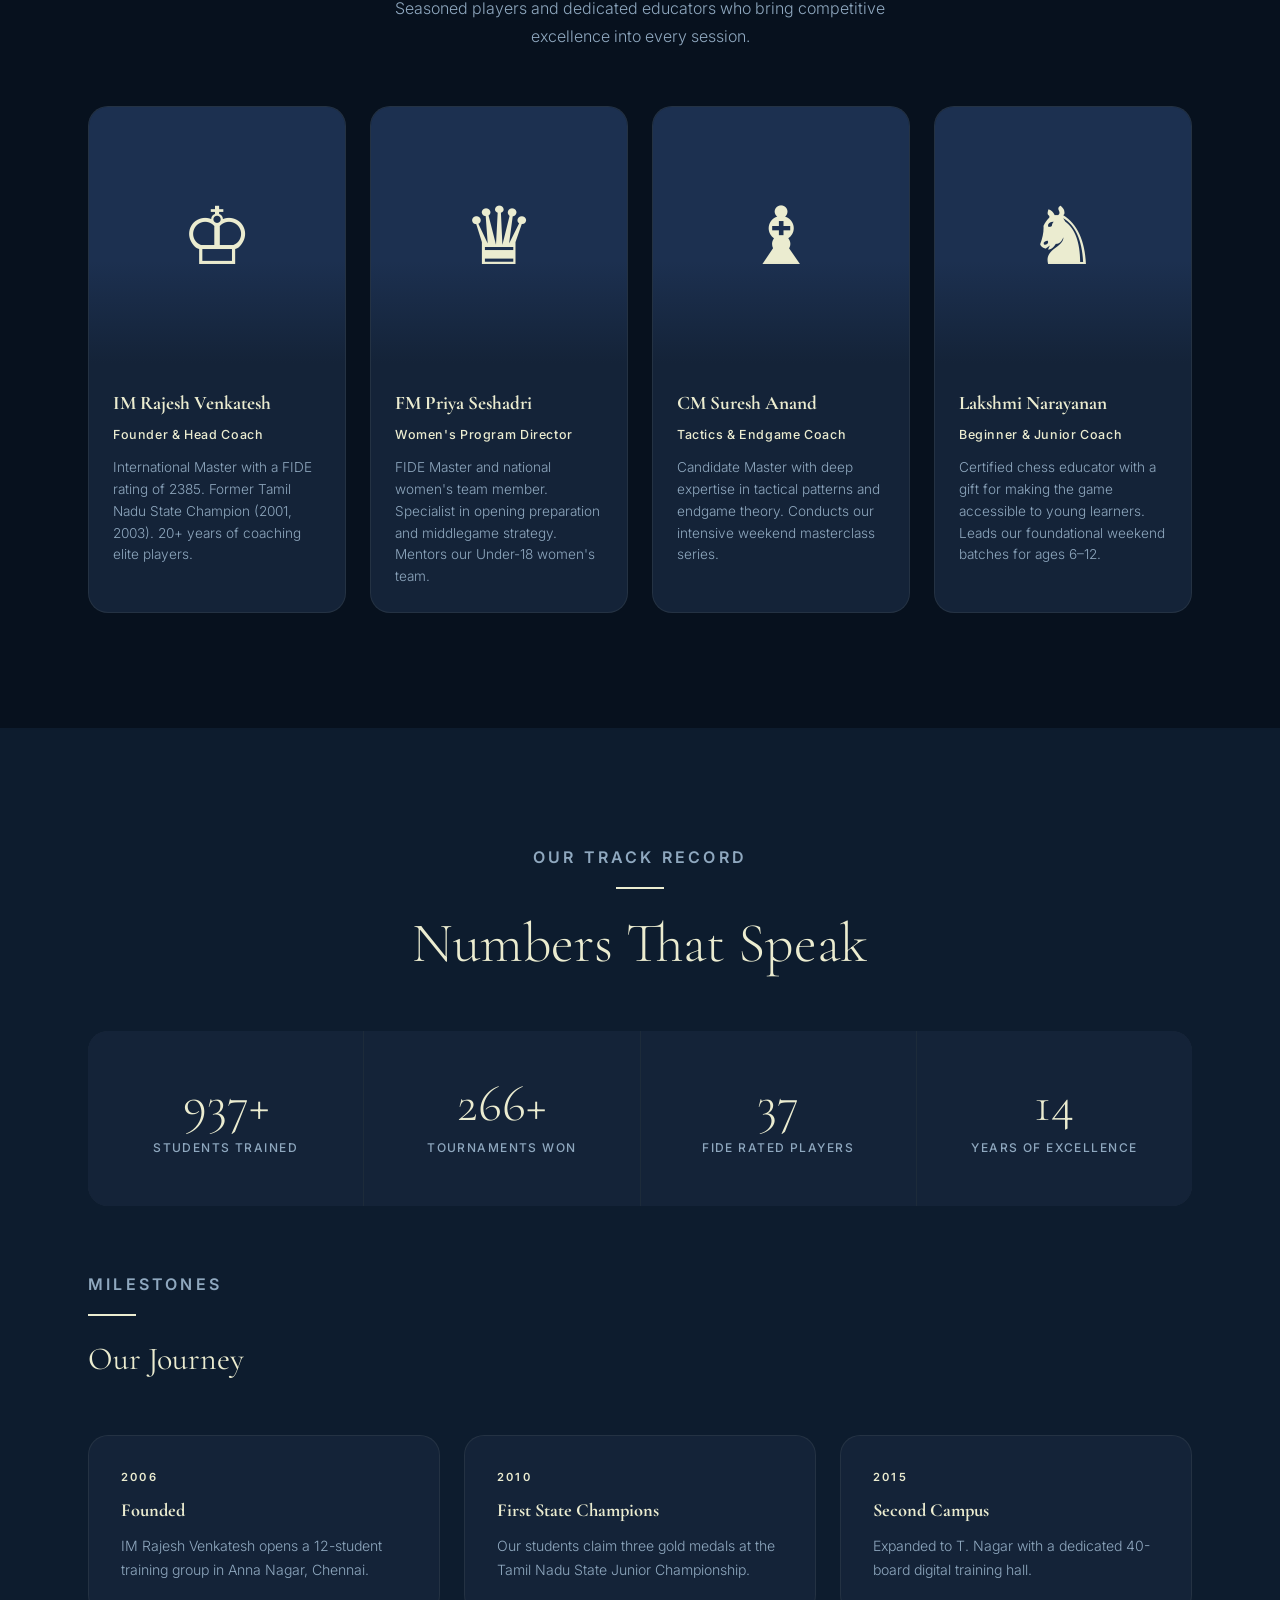
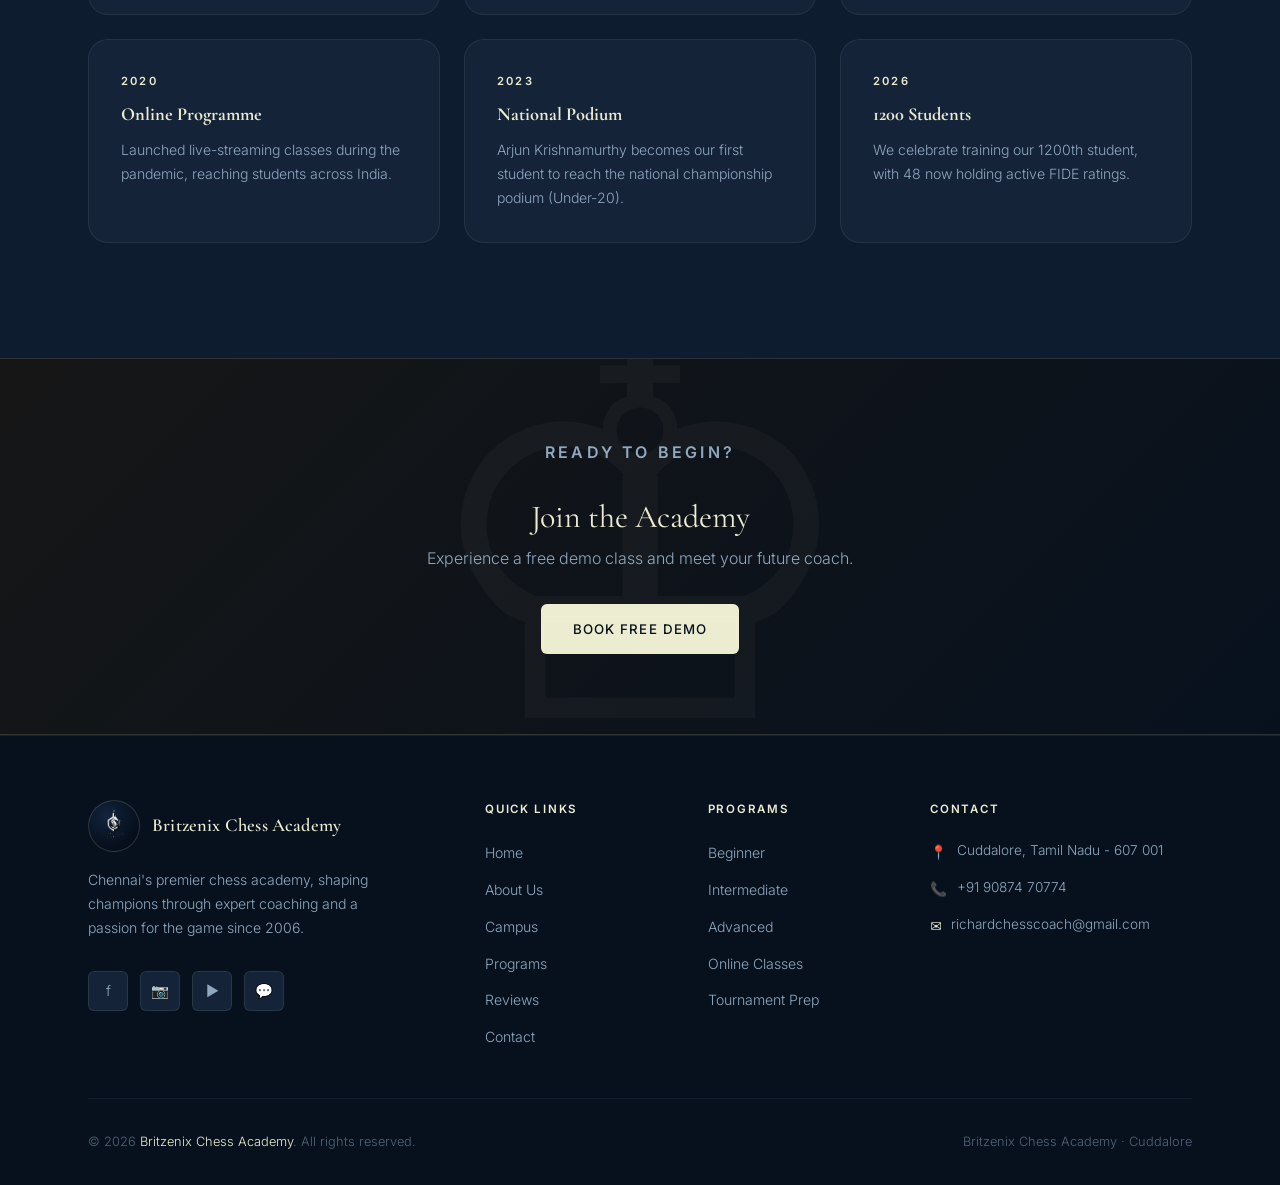
==== commit 6d16264f: "Add files via upload" ====
--- a/about.html
+++ b/about.html
@@ -3,25 +3,38 @@
 <head>
   <meta charset="UTF-8" />
   <meta name="viewport" content="width=device-width, initial-scale=1.0" />
-  <meta name="description" content="About Chess Academy — our story, mission, coaches, and achievements since 2006." />
-  <title>About — Chess Academy</title>
+  <meta name="description" content="About Britzenix Chess Academy — our story, mission, coaches, and achievements since 2006." />
+  <title>About — Britzenix Chess Academy</title>
   <link rel="stylesheet" href="style.css" />
-  <link rel="icon" href="data:image/svg+xml,<svg xmlns='http://www.w3.org/2000/svg' viewBox='0 0 100 100'><text y='.9em' font-size='90'>♔</text></svg>" />
+  <link rel="icon" href="chesslogo.png" />
 </head>
 <body>
+
+<!-- Global floating chess-piece background layer (behind everything) -->
+<div class="piece-field" aria-hidden="true"></div>
+
+<!-- WhatsApp floating action button -->
+<a class="whatsapp-float" href="https://wa.me/919087470774?text=Hi%2C%20I%27m%20interested%20in%20Chess%20Academy" target="_blank" rel="noopener" aria-label="Chat with Britzenix on WhatsApp">
+  <span class="whatsapp-tooltip">Chat with us</span>
+  <svg viewBox="0 0 32 32" fill="none" xmlns="http://www.w3.org/2000/svg" aria-hidden="true">
+    <path d="M16.004 3.2c-7.07 0-12.8 5.73-12.8 12.8 0 2.258.59 4.464 1.71 6.41L3.2 28.8l6.55-1.68a12.74 12.74 0 0 0 6.25 1.64h.005c7.068 0 12.797-5.73 12.797-12.8 0-3.418-1.332-6.633-3.75-9.05a12.71 12.71 0 0 0-9.048-3.71Zm0 23.42h-.004a10.62 10.62 0 0 1-5.41-1.482l-.388-.23-3.886.998 1.037-3.79-.253-.39a10.6 10.6 0 0 1-1.626-5.728c0-5.866 4.773-10.638 10.634-10.638 2.84 0 5.51 1.108 7.518 3.118a10.56 10.56 0 0 1 3.11 7.524c0 5.866-4.773 10.618-10.732 10.618Zm5.83-7.954c-.32-.16-1.89-.932-2.183-1.04-.293-.107-.506-.16-.72.16-.213.32-.825 1.04-1.012 1.254-.187.213-.373.24-.693.08-.32-.16-1.35-.498-2.572-1.587-.95-.848-1.592-1.895-1.78-2.215-.186-.32-.02-.493.14-.652.144-.143.32-.373.48-.56.16-.187.213-.32.32-.534.106-.213.053-.4-.027-.56-.08-.16-.72-1.735-.987-2.376-.26-.624-.524-.54-.72-.55l-.613-.01c-.213 0-.56.08-.853.4-.293.32-1.12 1.094-1.12 2.67 0 1.574 1.146 3.094 1.306 3.307.16.213 2.255 3.443 5.464 4.83.763.33 1.36.527 1.825.674.767.244 1.466.21 2.018.127.616-.092 1.89-.773 2.157-1.52.267-.747.267-1.387.187-1.52-.08-.134-.293-.214-.613-.374Z" fill="#fff"/>
+  </svg>
+</a>
+
 
 <!-- ── NAVBAR ──────────────────────────────────────────────── -->
 <nav class="navbar" role="navigation" aria-label="Main navigation">
   <div class="container navbar-inner">
-    <a href="index.html" class="nav-logo" aria-label="Chess Academy Home">
-      <div class="nav-logo-icon">♔</div>
-      <span class="nav-logo-text">Chess<span>Academy</span></span>
+    <a href="index.html" class="nav-logo" aria-label="Britzenix Chess Academy Home">
+      <div class="nav-logo-icon"><img src="chesslogo.png" alt="Britzenix Chess Academy Logo"></div>
+      <span class="nav-logo-text">Britzenix <span>Chess Academy</span></span>
     </a>
     <ul class="nav-menu" role="list">
       <li><a href="index.html"   class="nav-link">Home</a></li>
       <li><a href="about.html"   class="nav-link active">About</a></li>
       <li><a href="campus.html"  class="nav-link">Campus</a></li>
       <li><a href="index.html#programs" class="nav-link">Programs</a></li>
+      <li><a href="reviews.html" class="nav-link">Reviews</a></li>
       <li><a href="contact.html" class="nav-link">Contact</a></li>
     </ul>
     <a href="contact.html" class="btn btn-gold nav-cta">Join Now</a>
@@ -35,13 +48,16 @@
   <a href="about.html"   class="nav-link">About</a>
   <a href="campus.html"  class="nav-link">Campus</a>
   <a href="index.html#programs" class="nav-link">Programs</a>
+  <a href="reviews.html" class="nav-link">Reviews</a>
   <a href="contact.html" class="nav-link">Contact</a>
   <a href="contact.html" class="btn btn-gold" style="margin-top:.5rem">Join Now</a>
 </nav>
 
 <!-- ── PAGE HERO ───────────────────────────────────────────── -->
 <header class="page-hero">
-  <div class="page-hero-bg"></div>
+  <div class="board-3d-stage" aria-hidden="true">
+    <div class="board-3d-plane"></div>
+  </div>
   <div class="page-hero-overlay"></div>
   <div class="container page-hero-content">
     <p class="page-hero-eyebrow">Our Story</p>
@@ -64,7 +80,7 @@
       </div>
       <div class="reveal-right">
         <p style="color:var(--ivory-dim);line-height:1.8;margin-bottom:1.25rem">
-          Chess Academy was founded in 2006 by International Master Rajesh Venkatesh in a modest room in Anna Nagar, Chennai. What started as weekend coaching for a handful of eager students quickly became a movement. Within three years, our students were winning district and state competitions. Today, we operate two campuses, offer hybrid online-offline training, and have produced over 1,200 players — including national champions and FIDE-rated masters.
+          Britzenix Chess Academy was founded in 2006 by International Master Rajesh Venkatesh in a modest room in Anna Nagar, Chennai. What started as weekend coaching for a handful of eager students quickly became a movement. Within three years, our students were winning district and state competitions. Today, we operate two campuses, offer hybrid online-offline training, and have produced over 1,200 players — including national champions and FIDE-rated masters.
         </p>
         <p style="color:var(--ivory-dim);line-height:1.8">
           We believe chess is more than a game. It is a discipline that cultivates patience, foresight, emotional resilience, and analytical rigour — skills that serve our students throughout their lives, far beyond the board.
@@ -231,10 +247,10 @@
     <div class="footer-grid">
       <div class="footer-brand">
         <div class="nav-logo" style="margin-bottom:.5rem">
-          <div class="nav-logo-icon">♔</div>
-          <span class="nav-logo-text">Chess<span>Academy</span></span>
-        </div>
-        <p>Chennai's premier chess institution, shaping champions through expert coaching and a passion for the game since 2006.</p>
+          <div class="nav-logo-icon"><img src="chesslogo.png" alt="Britzenix Chess Academy Logo"></div>
+          <span class="nav-logo-text">Britzenix <span>Chess Academy</span></span>
+        </div>
+        <p>Chennai's premier chess academy, shaping champions through expert coaching and a passion for the game since 2006.</p>
         <div class="social-links">
           <a href="#" class="social-link">f</a>
           <a href="#" class="social-link">📷</a>
@@ -249,6 +265,7 @@
           <li><a href="about.html"   class="footer-link">About Us</a></li>
           <li><a href="campus.html"  class="footer-link">Campus</a></li>
           <li><a href="index.html#programs" class="footer-link">Programs</a></li>
+          <li><a href="reviews.html" class="footer-link">Reviews</a></li>
           <li><a href="contact.html" class="footer-link">Contact</a></li>
         </ul>
       </div>
@@ -264,18 +281,18 @@
       </div>
       <div>
         <p class="footer-heading">Contact</p>
-        <div class="footer-contact-item"><span class="footer-contact-icon">📍</span><span>No. 42, Anna Nagar 2nd Avenue, Chennai — 600 040</span></div>
-        <div class="footer-contact-item"><span class="footer-contact-icon">📞</span><span>+91 98400 12345</span></div>
-        <div class="footer-contact-item"><span class="footer-contact-icon">✉</span><span>hello@chessacademy.in</span></div>
+        <div class="footer-contact-item"><span class="footer-contact-icon">📍</span><span>Cuddalore, Tamil Nadu - 607 001</span></div>
+        <div class="footer-contact-item"><span class="footer-contact-icon">📞</span><span>+91 90874 70774</span></div>
+        <div class="footer-contact-item"><span class="footer-contact-icon">✉</span><span>richardchesscoach@gmail.com</span></div>
       </div>
     </div>
     <div class="footer-bottom">
-      <p class="footer-copy">© 2026 <span>Chess Academy</span>. All rights reserved.</p>
-      <p class="footer-copy">Crafted with ♟ in Chennai</p>
+      <p class="footer-copy">© 2026 <span>Britzenix Chess Academy</span>. All rights reserved.</p>
+      <p class="footer-copy">Britzenix Chess Academy · Cuddalore</p>
     </div>
   </div>
 </footer>
 
 <script src="script.js"></script>
 </body>
-</html>
+</html>
--- a/style.css
+++ b/style.css
@@ -1,23 +1,33 @@
 /* ============================================================
-   CHESS ACADEMY — style.css
-   Palette: #0A0A0A (void) · #141414 (board-dark) · #D4AF37 (gold)
-            · #F5F0E8 (ivory) · #1E1E1E (surface)
+   BRITZENIX CHESS ACADEMY — style.css
+   Palette: Light Squares #EBECD0 (cream) · Dark Squares #5A7A9A (slate blue)
+   Background: deep navy derived from #5A7A9A · Text: cream #EBECD0
    Display: Cormorant Garamond  Body: Inter
+   Motion: 3D perspective chessboard + drifting/orbiting piece field
    ============================================================ */
 
 @import url('https://fonts.googleapis.com/css2?family=Cormorant+Garamond:ital,wght@0,300;0,400;0,600;0,700;1,300;1,400&family=Inter:wght@300;400;500;600&display=swap');
 
 /* ── TOKENS ──────────────────────────────────────────────── */
 :root {
-  --void:       #0A0A0A;
-  --board-dark: #141414;
-  --surface:    #1E1E1E;
-  --surface-2:  #272727;
-  --gold:       #D4AF37;
-  --gold-dim:   #A8872A;
-  --gold-glow:  rgba(212, 175, 55, 0.18);
-  --ivory:      #F5F0E8;
-  --ivory-dim:  #B8B0A0;
+  /* Dark backgrounds — deep navy derived from the slate blue square colour */
+  --void:       #07111E;   /* deepest background */
+  --board-dark: #0D1C2E;   /* section alternates */
+  --surface:    #142338;   /* cards, navbars scrolled */
+  --surface-2:  #1C3050;   /* hover state surfaces */
+
+  /* Accent — the two actual board square colours */
+  --gold:       #EBECD0;   /* cream (light squares) — primary accent */
+  --gold-dim:   #B8BAA0;   /* muted cream */
+  --gold-glow:  rgba(235, 236, 208, 0.18);
+  --slate:      #5A7A9A;   /* slate blue (dark squares) — secondary accent */
+  --slate-dim:  #3D5770;   /* deeper slate */
+  --slate-glow: rgba(90, 122, 154, 0.25);
+
+  /* Text */
+  --ivory:      #EBECD0;   /* primary text = cream */
+  --ivory-dim:  #8FA8BF;   /* secondary text = muted slate-blue-grey */
+
   --font-display: 'Cormorant Garamond', Georgia, serif;
   --font-body:    'Inter', system-ui, sans-serif;
   --r-sm: 6px; --r-md: 12px; --r-lg: 20px;
@@ -35,10 +45,55 @@
   line-height: 1.7;
   overflow-x: hidden;
 }
-img { display: block; max-width: 100%; }
+img { display: block; max-width: 100%; height: auto; }
 a { color: inherit; text-decoration: none; }
 ul { list-style: none; }
 button { cursor: pointer; border: none; background: none; font-family: inherit; }
+
+/* ── FLOATING CHESS-PIECE FIELD (global, behind every page) ─
+   Each piece is randomly assigned cream (#EBECD0) or slate-blue (#5A7A9A)
+   colour at spawn time via inline CSS (see script.js).
+   For children's attraction: pieces also pulse in size and bounce
+   slightly as they drift, giving a playful, toy-like quality. */
+.piece-field {
+  position: fixed; inset: 0;
+  z-index: 0;
+  pointer-events: none;
+  overflow: hidden;
+}
+.piece-field-mover {
+  position: absolute; inset: 0;
+  transition: transform .4s var(--ease-out);
+  will-change: transform;
+}
+.piece {
+  position: absolute;
+  top: 100%;
+  font-family: serif;
+  user-select: none;
+  will-change: transform, opacity;
+  animation-name: pieceDrift, pieceSpin, piecePulse;
+  animation-timing-function: linear, linear, ease-in-out;
+  animation-iteration-count: infinite, infinite, infinite;
+}
+@keyframes pieceDrift {
+  0%   { transform: translateY(0) translateX(0);                     opacity: 0; }
+  8%   {                                                               opacity: 1; }
+  50%  { transform: translateY(-57vh) translateX(calc(var(--drift, 40px) * .5)); }
+  92%  {                                                               opacity: 1; }
+  100% { transform: translateY(-115vh) translateX(var(--drift, 40px)); opacity: 0; }
+}
+@keyframes pieceSpin {
+  from { rotate: 0deg; }
+  to   { rotate: 360deg; }
+}
+/* Subtle size pulse — makes pieces feel alive and draws children's eyes */
+@keyframes piecePulse {
+  0%, 100% { scale: 1; }
+  50%      { scale: 1.18; }
+}
+/* ensure content sits above the piece field */
+.navbar, .hero, .page-hero, .section, .cta-banner, .footer, .mobile-nav { position: relative; z-index: 1; }
 
 /* ── TYPOGRAPHY ──────────────────────────────────────────── */
 .display-xl {
@@ -88,8 +143,8 @@
   transition: all .3s var(--ease-out);
 }
 .btn-gold  { background: var(--gold); color: var(--void); }
-.btn-gold:hover  { background: #e8c23e; box-shadow: 0 0 30px rgba(212,175,55,.45); transform: translateY(-2px); }
-.btn-outline { background: transparent; color: var(--ivory); border: 1px solid rgba(245,240,232,.3); }
+.btn-gold:hover  { background: #F5F6DE; box-shadow: 0 0 30px rgba(235,236,208,.5), 0 4px 20px rgba(0,8,20,.4); transform: translateY(-2px); }
+.btn-outline { background: transparent; color: var(--ivory); border: 1px solid rgba(235,236,208,.3); }
 .btn-outline:hover { border-color: var(--gold); color: var(--gold); box-shadow: 0 0 20px var(--gold-glow); transform: translateY(-2px); }
 .btn-ghost { background: transparent; color: var(--gold); border: 1px solid var(--gold); padding: .7rem 1.6rem; }
 .btn-ghost:hover { background: var(--gold); color: var(--void); box-shadow: 0 0 25px var(--gold-glow); transform: translateY(-2px); }
@@ -101,20 +156,39 @@
   transition: all .4s var(--ease-out);
 }
 .navbar.scrolled {
-  background: rgba(10,10,10,.95);
+  background: rgba(7,17,30,.95);
   backdrop-filter: blur(20px);
-  border-bottom: 1px solid rgba(212,175,55,.12);
+  border-bottom: 1px solid rgba(235,236,208,.14);
   padding: .9rem 0;
-  box-shadow: 0 4px 40px rgba(0,0,0,.5);
+  box-shadow: 0 4px 40px rgba(0,8,20,.7);
 }
 .navbar-inner { display: flex; align-items: center; justify-content: space-between; }
 .nav-logo { display: flex; align-items: center; gap: .75rem; }
+
+/* Logo icon — sized to comfortably show the uploaded crest artwork.
+   A soft dark circle sits behind it so the white/silver knight reads
+   clearly against the navbar at any scroll state, instead of being
+   cropped into a tiny tinted box. */
 .nav-logo-icon {
-  width: 36px; height: 36px;
-  background: var(--gold); border-radius: var(--r-sm);
-  display: flex; align-items: center; justify-content: center; font-size: 1.2rem;
-}
-.nav-logo-text { font-family: var(--font-display); font-size: 1.3rem; font-weight: 600; }
+  width: 52px; height: 52px;
+  flex-shrink: 0;
+  border-radius: 50%;
+  background: radial-gradient(circle at 35% 30%, #12243D 0%, #050E1A 70%);
+  border: 1px solid rgba(235,236,208,.16);
+  display: flex; align-items: center; justify-content: center;
+  overflow: hidden;
+  transition: border-color .3s, transform .3s var(--ease-out);
+}
+.nav-logo-icon img {
+  width: 100%; height: 100%;
+  object-fit: contain;
+  padding: 6px;
+}
+.nav-logo:hover .nav-logo-icon {
+  border-color: rgba(235,236,208,.5);
+  transform: scale(1.05);
+}
+.nav-logo-text { font-family: var(--font-display); font-size: 1.15rem; font-weight: 600; letter-spacing: .01em; white-space: nowrap; }
 .nav-logo-text span { color: var(--gold); }
 .nav-menu { display: flex; align-items: center; gap: 2.5rem; }
 .nav-link {
@@ -146,34 +220,101 @@
 .mobile-nav.open { opacity: 1; pointer-events: all; }
 .mobile-nav .nav-link { font-size: 1.5rem; letter-spacing: .15em; }
 
+/* ── WHATSAPP FLOATING BUTTON ────────────────────────────────
+   Fixed bottom-right, stays visible while scrolling on every page
+   it's included on. Uses WhatsApp's brand green deliberately —
+   it's the one spot on this monochrome site where a recognisable
+   brand colour helps, since it signals "this opens WhatsApp"
+   instantly to visitors. */
+.whatsapp-float {
+  position: fixed;
+  right: 1.5rem; bottom: 1.5rem;
+  z-index: 998;
+  width: 58px; height: 58px;
+  border-radius: 50%;
+  background: #25D366;
+  display: flex; align-items: center; justify-content: center;
+  box-shadow: 0 6px 24px rgba(0,8,20,.65), 0 0 0 0 rgba(37,211,102,.5);
+  transition: transform .3s var(--ease-out), box-shadow .3s var(--ease-out);
+  animation: whatsappPulse 2.6s ease-in-out infinite;
+}
+.whatsapp-float svg { width: 30px; height: 30px; display: block; }
+.whatsapp-float:hover {
+  transform: scale(1.08) translateY(-2px);
+  box-shadow: 0 10px 32px rgba(0,8,20,.7), 0 0 0 10px rgba(37,211,102,.12);
+}
+@keyframes whatsappPulse {
+  0%, 100% { box-shadow: 0 6px 24px rgba(0,8,20,.65), 0 0 0 0 rgba(37,211,102,.45); }
+  50%      { box-shadow: 0 6px 24px rgba(0,8,20,.65), 0 0 0 10px rgba(37,211,102,0); }
+}
+.whatsapp-tooltip {
+  position: absolute;
+  right: 68px; top: 50%; transform: translateY(-50%);
+  background: var(--surface);
+  border: 1px solid rgba(235,236,208,.12);
+  color: var(--ivory);
+  font-size: .78rem; font-weight: 500;
+  padding: .5rem .9rem;
+  border-radius: var(--r-sm);
+  white-space: nowrap;
+  opacity: 0; pointer-events: none;
+  transition: opacity .25s, transform .25s;
+  transform: translateY(-50%) translateX(8px);
+}
+.whatsapp-float:hover .whatsapp-tooltip {
+  opacity: 1;
+  transform: translateY(-50%) translateX(0);
+}
+
 /* ── HERO ────────────────────────────────────────────────── */
 .hero {
   min-height: 100vh; position: relative;
   display: flex; align-items: center; overflow: hidden;
 }
-.hero-bg {
+
+/* 3D perspective chessboard floor — tilts back into the screen and
+   drifts slowly, like looking down a tournament hall of boards. */
+.board-3d-stage {
   position: absolute; inset: 0;
-  background: repeating-conic-gradient(#111 0% 25%, #0d0d0d 0% 50%);
-  background-size: 80px 80px;
+  overflow: hidden;
+  perspective: 900px;
+  perspective-origin: 50% 30%;
+}
+/* The board plane now uses the ACTUAL chess square colours — cream and
+   slate blue — so when it's revealed through the dark overlay it reads
+   unmistakably as a real chessboard receding into the scene.
+   Two scale of squares: a 140px checker (the board tiles) and a
+   70px grid overlay (the inner line detail). Both drift together. */
+.board-3d-plane {
+  position: absolute;
+  left: 50%; top: 45%;
+  width: 220vmax; height: 220vmax;
+  margin-left: -110vmax; margin-top: -110vmax;
+  background-image:
+    linear-gradient(90deg, rgba(235,236,208,.08) 1px, transparent 1px),
+    linear-gradient(0deg,  rgba(235,236,208,.08) 1px, transparent 1px),
+    repeating-conic-gradient(#EBECD0 0% 25%, #5A7A9A 0% 50%);
+  background-size: 70px 70px, 70px 70px, 140px 140px;
+  transform: rotateX(65deg) rotateZ(0deg) translateZ(0);
+  transform-style: preserve-3d;
+  opacity: 0.22;
+  animation: boardDrift 35s linear infinite;
+}
+@keyframes boardDrift {
+  0%   { background-position: 0 0, 0 0, 0 0; }
+  100% { background-position: 0 1400px, 0 1400px, 0 2800px; }
 }
 .hero-overlay {
   position: absolute; inset: 0;
-  background: linear-gradient(105deg, rgba(10,10,10,.97) 0%, rgba(10,10,10,.85) 50%, rgba(10,10,10,.4) 100%);
-}
-.hero-art {
-  position: absolute; right: 0; top: 0; bottom: 0; width: 50%; overflow: hidden;
-}
-.hero-art-inner {
-  width: 100%; height: 100%;
-  background: radial-gradient(circle at 60% 40%, rgba(212,175,55,.1) 0%, transparent 50%);
-  display: flex; align-items: center; justify-content: center;
-  font-size: 42vmin; color: rgba(212,175,55,.06);
-  font-family: serif;
+  background: linear-gradient(180deg,
+    rgba(7,17,30,.60) 0%,
+    rgba(7,17,30,.82) 50%,
+    var(--void) 100%);
 }
 .hero-badge {
   display: inline-flex; align-items: center; gap: .5rem;
   padding: .4rem 1rem;
-  background: rgba(212,175,55,.08); border: 1px solid rgba(212,175,55,.2);
+  background: rgba(235,236,208,.07); border: 1px solid rgba(235,236,208,.2);
   border-radius: 100px; margin-bottom: 1.75rem;
 }
 .hero-badge-dot { width: 6px; height: 6px; background: var(--gold); border-radius: 50%; animation: pulse 2s ease-in-out infinite; }
@@ -187,7 +328,7 @@
 .hero-stats { position: absolute; bottom: 3rem; left: 0; right: 0; z-index: 1; }
 .hero-stats-inner {
   display: flex; gap: 3rem; padding-top: 2rem;
-  border-top: 1px solid rgba(245,240,232,.08);
+  border-top: 1px solid rgba(235,236,208,.12);
 }
 .hero-stat-num { font-family: var(--font-display); font-size: 2.2rem; font-weight: 300; color: var(--gold); line-height: 1; }
 .hero-stat-label { font-size: .72rem; font-weight: 500; letter-spacing: .12em; text-transform: uppercase; color: var(--ivory-dim); margin-top: .3rem; }
@@ -196,7 +337,7 @@
 .about-preview { background: var(--board-dark); }
 .about-preview .grid-2 { gap: 4rem; }
 .about-image-frame {
-  border: 1px solid rgba(212,175,55,.2); border-radius: var(--r-lg); overflow: hidden;
+  border: 1px solid rgba(235,236,208,.22); border-radius: var(--r-lg); overflow: hidden;
   aspect-ratio: 4/5; background: var(--surface);
   display: flex; align-items: center; justify-content: center;
   position: relative; transition: transform .5s var(--ease-out);
@@ -204,18 +345,26 @@
 .about-image-frame:hover { transform: scale(1.02); }
 .about-image-frame .frame-bg {
   position: absolute; inset: 0;
-  background: repeating-conic-gradient(#1c1c1c 0% 25%, #181818 0% 50%);
+  background: repeating-conic-gradient(#0D1C2E 0% 25%, #091523 0% 50%);
   background-size: 40px 40px;
 }
 .about-image-frame .frame-piece { position: relative; z-index: 1; font-size: 9rem; opacity: .3; }
+/* Real uploaded photo fills the frame edge-to-edge regardless of its
+   native orientation, instead of overflowing or sitting at native size. */
+.about-image-frame > div { width: 100%; height: 100%; }
+.about-image-frame img {
+  width: 100%; height: 100%;
+  object-fit: cover; object-position: center 20%;
+  display: block;
+}
 .about-corner {
   position: absolute; top: 1.5rem; right: -1rem;
   background: var(--gold); color: var(--void);
   padding: 1rem 1.5rem; border-radius: var(--r-md); z-index: 2;
-  box-shadow: 0 8px 30px rgba(0,0,0,.4);
+  box-shadow: 0 8px 30px rgba(0,8,20,.6);
 }
 .about-corner-num { font-family: var(--font-display); font-size: 2rem; font-weight: 700; line-height: 1; }
-.about-corner-label { font-size: .65rem; font-weight: 600; letter-spacing: .1em; text-transform: uppercase; color: rgba(10,10,10,.65); }
+.about-corner-label { font-size: .65rem; font-weight: 600; letter-spacing: .1em; text-transform: uppercase; color: rgba(7,17,30,.75); }
 .about-image-wrap { position: relative; }
 .about-quote {
   margin: 1.5rem 0 2rem; padding-left: 1.25rem;
@@ -226,7 +375,7 @@
 /* ── PROGRAMS ────────────────────────────────────────────── */
 .programs { background: var(--void); }
 .program-card {
-  background: var(--surface); border: 1px solid rgba(245,240,232,.06);
+  background: var(--surface); border: 1px solid rgba(235,236,208,.07);
   border-radius: var(--r-lg); padding: 2.5rem;
   transition: all .4s var(--ease-out); position: relative; overflow: hidden;
 }
@@ -234,18 +383,18 @@
   content: ''; position: absolute; top: 0; left: 0; right: 0; height: 2px;
   background: var(--gold); transform: scaleX(0); transform-origin: left; transition: transform .4s var(--ease-out);
 }
-.program-card:hover { background: var(--surface-2); border-color: rgba(212,175,55,.2); transform: translateY(-6px); box-shadow: 0 20px 60px rgba(0,0,0,.4); }
+.program-card:hover { background: var(--surface-2); border-color: rgba(235,236,208,.22); transform: translateY(-6px); box-shadow: 0 20px 60px rgba(0,8,20,.6); }
 .program-card:hover::before { transform: scaleX(1); }
 .program-icon {
   width: 56px; height: 56px;
-  background: rgba(212,175,55,.1); border: 1px solid rgba(212,175,55,.2);
+  background: rgba(235,236,208,.12); border: 1px solid rgba(235,236,208,.22);
   border-radius: var(--r-md); display: flex; align-items: center; justify-content: center;
   font-size: 1.5rem; margin-bottom: 1.5rem; transition: all .3s var(--ease-out);
 }
 .program-card:hover .program-icon { background: var(--gold); border-color: var(--gold); }
 .program-tag {
   display: inline-block; padding: .25rem .75rem;
-  background: rgba(212,175,55,.1); border-radius: 100px;
+  background: rgba(235,236,208,.12); border-radius: 100px;
   font-size: .7rem; font-weight: 600; letter-spacing: .1em; text-transform: uppercase; color: var(--gold);
   margin-bottom: 1rem;
 }
@@ -254,7 +403,7 @@
 .program-features { display: flex; flex-direction: column; gap: .5rem; margin-bottom: 2rem; }
 .program-feature { display: flex; align-items: center; gap: .6rem; font-size: .85rem; color: var(--ivory-dim); }
 .program-feature::before { content: '♟'; color: var(--gold); font-size: .75rem; flex-shrink: 0; }
-.program-card.featured { background: linear-gradient(145deg, #1f1c10 0%, #181400 100%); border-color: rgba(212,175,55,.35); }
+.program-card.featured { background: linear-gradient(145deg, #0D1C2E 0%, #050E1A 100%); border-color: rgba(235,236,208,.4); }
 .program-card.featured::before { transform: scaleX(1); }
 .featured-badge {
   position: absolute; top: 1.5rem; right: 1.5rem;
@@ -267,8 +416,8 @@
 .why { background: var(--board-dark); }
 .why-grid {
   display: grid; grid-template-columns: repeat(2, 1fr);
-  gap: 2px; background: rgba(245,240,232,.04);
-  border: 1px solid rgba(245,240,232,.04); border-radius: var(--r-lg); overflow: hidden;
+  gap: 2px; background: rgba(235,236,208,.05);
+  border: 1px solid rgba(235,236,208,.05); border-radius: var(--r-lg); overflow: hidden;
 }
 .why-item { background: var(--surface); padding: 2.5rem; transition: background .3s; display: flex; gap: 1.5rem; align-items: flex-start; }
 .why-item:hover { background: var(--surface-2); }
@@ -283,11 +432,10 @@
 .testimonial-track { display: flex; gap: 1.5rem; transition: transform .55s var(--ease-out); }
 .testimonial-card {
   flex: 0 0 calc(33.333% - 1rem);
-  background: var(--surface); border: 1px solid rgba(245,240,232,.06);
+  background: var(--surface); border: 1px solid rgba(235,236,208,.07);
   border-radius: var(--r-lg); padding: 2rem; transition: border-color .3s;
 }
-.testimonial-card:hover { border-color: rgba(212,175,55,.2); }
-.testi-stars { color: var(--gold); font-size: .85rem; letter-spacing: 2px; margin-bottom: .75rem; }
+.testimonial-card:hover { border-color: rgba(235,236,208,.22); }
 .testi-text { font-size: .92rem; line-height: 1.8; color: var(--ivory-dim); margin-bottom: 1.5rem; }
 .testi-author { display: flex; align-items: center; gap: .75rem; }
 .testi-avatar {
@@ -297,28 +445,66 @@
 }
 .testi-name { font-weight: 500; font-size: .9rem; color: var(--ivory); }
 .testi-role { font-size: .78rem; color: var(--ivory-dim); }
+
+/* ── PIECE RATING (chess-piece alternative to star ratings) ──
+   Escalating piece value per rank: pawn → knight → bishop → rook → queen.
+   Filled/bright pieces up to the rating; remaining slots sit dim. */
+.piece-rating {
+  display: inline-flex;
+  align-items: center;
+  gap: .35rem;
+  margin-bottom: .75rem;
+}
+.piece-rating .pr-piece {
+  font-size: 45px;
+  line-height: 1;
+  font-family: serif;
+  color: rgba(235,236,208,.18);
+  transition: color .25s, transform .25s;
+}
+.piece-rating .pr-piece.filled {
+  color: var(--gold);
+  text-shadow: 0 0 12px rgba(235,236,208,.28);
+}
+.piece-rating.lg .pr-piece { font-size: 40px; }
+.piece-rating-label {
+  font-size: .72rem;
+  font-weight: 500;
+  color: var(--ivory-dim);
+  margin-left: .25rem;
+  letter-spacing: .02em;
+}
+/* interactive variant for the review submission form */
+.piece-rating.interactive .pr-piece {
+  cursor: pointer;
+  transform-origin: center;
+}
+.piece-rating.interactive .pr-piece:hover {
+  transform: translateY(-3px) scale(1.15);
+}
+
 .slider-controls { display: flex; justify-content: center; align-items: center; gap: 1rem; margin-top: 2.5rem; }
 .slider-btn {
   width: 44px; height: 44px; border-radius: 50%;
-  background: var(--surface); border: 1px solid rgba(245,240,232,.1);
+  background: var(--surface); border: 1px solid rgba(235,236,208,.12);
   color: var(--ivory-dim); font-size: 1rem; display: flex; align-items: center; justify-content: center;
   transition: all .3s var(--ease-out);
 }
 .slider-btn:hover { background: var(--gold); color: var(--void); border-color: var(--gold); box-shadow: 0 0 20px var(--gold-glow); }
 .slider-dots { display: flex; gap: .5rem; }
-.slider-dot { width: 6px; height: 6px; border-radius: 50%; background: rgba(245,240,232,.2); cursor: pointer; transition: all .3s; }
+.slider-dot { width: 6px; height: 6px; border-radius: 50%; background: rgba(235,236,208,.22); cursor: pointer; transition: all .3s; }
 .slider-dot.active { background: var(--gold); width: 20px; border-radius: 3px; }
 
 /* ── CTA BANNER ──────────────────────────────────────────── */
 .cta-banner {
-  background: linear-gradient(135deg, #1a1500 0%, #0d0a00 100%);
-  border-top: 1px solid rgba(212,175,55,.12); border-bottom: 1px solid rgba(212,175,55,.12);
+  background: linear-gradient(135deg, #161616 0%, #07111E 100%);
+  border-top: 1px solid rgba(235,236,208,.14); border-bottom: 1px solid rgba(235,236,208,.14);
   padding: 5rem 0; text-align: center; position: relative; overflow: hidden;
 }
 .cta-banner::before {
   content: '♔'; position: absolute; font-size: 40vw;
   top: 50%; left: 50%; transform: translate(-50%, -50%);
-  color: rgba(212,175,55,.03); pointer-events: none; font-family: serif;
+  color: rgba(235,236,208,.03); pointer-events: none; font-family: serif;
 }
 .cta-banner .display-md { margin: .75rem 0 .5rem; }
 .cta-banner p { color: var(--ivory-dim); margin-bottom: 2rem; font-size: 1rem; }
@@ -335,14 +521,11 @@
   height: 50vh; min-height: 380px; position: relative;
   display: flex; align-items: flex-end; padding-bottom: 4rem; overflow: hidden;
 }
-.page-hero-bg {
-  position: absolute; inset: 0;
-  background: repeating-conic-gradient(#111 0% 25%, #0d0d0d 0% 50%);
-  background-size: 60px 60px;
-}
+.page-hero .board-3d-stage { perspective: 700px; perspective-origin: 50% 20%; }
+.page-hero .board-3d-plane { animation-duration: 50s; }
 .page-hero-overlay {
   position: absolute; inset: 0;
-  background: linear-gradient(to bottom, rgba(10,10,10,.6) 0%, rgba(10,10,10,.95) 100%);
+  background: linear-gradient(to bottom, rgba(0,8,20,.7) 0%, var(--void) 100%);
 }
 .page-hero-content { position: relative; z-index: 1; }
 .page-hero-eyebrow {
@@ -354,16 +537,16 @@
 /* ── ABOUT PAGE ──────────────────────────────────────────── */
 .story-section { background: var(--board-dark); }
 .story-cards { display: grid; grid-template-columns: repeat(3,1fr); gap: 1.5rem; margin-top: 3rem; }
-.story-card { background: var(--surface); border-radius: var(--r-lg); padding: 2rem; border: 1px solid rgba(245,240,232,.06); }
+.story-card { background: var(--surface); border-radius: var(--r-lg); padding: 2rem; border: 1px solid rgba(235,236,208,.07); }
 .story-card-icon { font-size: 2rem; margin-bottom: 1rem; }
 .story-card-title { font-family: var(--font-display); font-size: 1.15rem; color: var(--ivory); margin-bottom: .5rem; }
 .story-card-text { font-size: .88rem; color: var(--ivory-dim); line-height: 1.7; }
 .coaches-section { background: var(--void); }
 .coach-card {
   background: var(--surface); border-radius: var(--r-lg); overflow: hidden;
-  border: 1px solid rgba(245,240,232,.06); transition: all .4s var(--ease-out);
-}
-.coach-card:hover { transform: translateY(-6px); border-color: rgba(212,175,55,.2); box-shadow: 0 20px 50px rgba(0,0,0,.4); }
+  border: 1px solid rgba(235,236,208,.07); transition: all .4s var(--ease-out);
+}
+.coach-card:hover { transform: translateY(-6px); border-color: rgba(235,236,208,.22); box-shadow: 0 20px 50px rgba(0,8,20,.6); }
 .coach-avatar {
   aspect-ratio: 1; background: var(--surface-2);
   display: flex; align-items: center; justify-content: center; font-size: 5rem;
@@ -381,7 +564,7 @@
 .achievements-section { background: var(--board-dark); }
 .stats-grid {
   display: grid; grid-template-columns: repeat(4,1fr);
-  gap: 1px; background: rgba(245,240,232,.06);
+  gap: 1px; background: rgba(235,236,208,.07);
   border-radius: var(--r-lg); overflow: hidden;
 }
 .stat-box { background: var(--surface); padding: 3rem 2rem; text-align: center; transition: background .3s; }
@@ -391,39 +574,340 @@
 
 /* ── CAMPUS PAGE ─────────────────────────────────────────── */
 .gallery-section { background: var(--void); }
+/* ═══════════════════════════════════════════════════════════
+   GALLERY — Hover popup + Click/Tap lightbox
+   Desktop: hovering a tile scales it out of the grid (CSS only).
+   Mobile/Tablet: hover doesn't exist — tapping opens lightbox.
+   The lightbox is fully cross-device: touch swipe, keyboard nav,
+   proper safe-area insets, correct viewport heights on iOS, no
+   scroll-bleed, and focus-trap for accessibility.
+   ═══════════════════════════════════════════════════════════ */
+.gallery-section { overflow: hidden; } /* prevent popup from causing page scroll */
 .gallery-grid {
-  display: grid; grid-template-columns: repeat(3, 1fr);
-  grid-template-rows: auto; gap: 1rem; margin-top: 2rem;
-}
-.gallery-item { border-radius: var(--r-md); overflow: hidden; background: var(--surface); position: relative; aspect-ratio: 4/3; cursor: pointer; }
+  display: grid;
+  grid-template-columns: repeat(3, 1fr);
+  gap: 1rem;
+  margin-top: 2rem;
+  /* overflow visible so desktop popup can scale above grid */
+  overflow: visible;
+  position: relative;
+}
+.gallery-item {
+  border-radius: var(--r-md);
+  overflow: hidden;
+  background: var(--surface);
+  position: relative;
+  aspect-ratio: 4/3;
+  cursor: zoom-in;
+  z-index: 1;
+  /* transition for desktop popup — z-index delays reset until scale-down is done */
+  transition:
+    transform .36s var(--ease-out),
+    box-shadow .36s var(--ease-out),
+    z-index 0s .36s;
+}
 .gallery-item.tall { grid-row: span 2; aspect-ratio: auto; }
 .gallery-item.wide { grid-column: span 2; }
+
+/* ── Desktop hover popup ── */
+@media (hover: hover) and (pointer: fine) {
+  .gallery-item:hover {
+    transform: scale(1.38);
+    z-index: 20;
+    transition:
+      transform .36s var(--ease-out),
+      box-shadow .36s var(--ease-out),
+      z-index 0s 0s;
+    box-shadow:
+      0 24px 60px rgba(0,8,20,.82),
+      0 0 0 3px var(--slate),
+      0 0 40px rgba(90,122,154,.4);
+  }
+  .gallery-item:hover .gallery-overlay { opacity: 1; transform: translateY(0); }
+  .gallery-item:hover .gallery-inner img { filter: brightness(1.1) saturate(1.15); }
+}
+
+/* ── Touch-friendly active state (mobile tap feedback) ── */
+@media (hover: none) {
+  .gallery-item:active { opacity: .85; transform: scale(.97); }
+}
+
 .gallery-inner {
   width: 100%; height: 100%; min-height: 180px;
-  display: flex; align-items: center; justify-content: center; font-size: 4rem;
-  background: repeating-conic-gradient(#1a1a1a 0% 25%, #151515 0% 50%);
-  background-size: 40px 40px; transition: transform .5s var(--ease-out);
-}
-.gallery-item:hover .gallery-inner { transform: scale(1.06); }
+  display: flex; align-items: center; justify-content: center;
+  background: repeating-conic-gradient(#0D1C2E 0% 25%, #091523 0% 50%);
+  background-size: 40px 40px;
+}
+.gallery-inner img {
+  width: 100%; height: 100%;
+  object-fit: cover; object-position: center; display: block;
+  transition: filter .4s;
+}
+/* Overlay: slim bottom gradient with caption — slides up on hover */
 .gallery-overlay {
-  position: absolute; inset: 0; background: rgba(10,10,10,.75);
+  position: absolute; bottom: 0; left: 0; right: 0;
+  padding: .65rem .9rem;
+  background: linear-gradient(to top, rgba(7,17,30,.92) 0%, transparent 100%);
+  display: flex; align-items: flex-end; justify-content: space-between;
+  opacity: 0;
+  transform: translateY(8px);
+  transition: opacity .28s, transform .28s var(--ease-out);
+  pointer-events: none;
+}
+.gallery-overlay-text {
+  font-size: .75rem; font-weight: 600; letter-spacing: .07em;
+  text-transform: uppercase; color: var(--gold); line-height: 1.35;
+}
+.gallery-expand-hint {
+  font-size: 1.1rem; color: rgba(235,236,208,.7); flex-shrink: 0; margin-left: .5rem;
+}
+
+/* ════════════════════════════════════════════════════════════
+   LIGHTBOX — cross-device modal
+   • Desktop:   keyboard nav (← → ESC), prev/next arrows, thumbnails
+   • Tablet:    same + touch swipe
+   • Mobile:    full-viewport, safe-area aware, swipe to navigate,
+                no tiny tap targets, bottom thumb strip scrollable
+   ════════════════════════════════════════════════════════════ */
+.gallery-lightbox {
+  position: fixed;
+  inset: 0;
+  z-index: 9500;
+  display: flex;
+  align-items: center;
+  justify-content: center;
+  /* iOS safe area padding */
+  padding: env(safe-area-inset-top, 1rem)
+           env(safe-area-inset-right, 1rem)
+           env(safe-area-inset-bottom, 1rem)
+           env(safe-area-inset-left, 1rem);
+  opacity: 0;
+  pointer-events: none;
+  visibility: hidden;
+  transition: opacity .3s var(--ease-out), visibility 0s .3s;
+}
+.gallery-lightbox.open {
+  opacity: 1;
+  pointer-events: all;
+  visibility: visible;
+  transition: opacity .3s var(--ease-out), visibility 0s 0s;
+}
+
+/* Backdrop */
+.lightbox-backdrop {
+  position: absolute; inset: 0;
+  background: rgba(7,17,30,.94);
+  backdrop-filter: blur(16px) saturate(.7);
+  -webkit-backdrop-filter: blur(16px) saturate(.7);
+}
+
+/* Panel — responsive sizing */
+.lightbox-panel {
+  position: relative;
+  z-index: 1;
+  width: min(92vw, 1000px);
+  max-height: calc(100vh - 2rem);
+  max-height: calc(100dvh - 2rem); /* dynamic viewport height — iOS address bar */
+  border-radius: var(--r-lg);
+  overflow: hidden;
+  display: flex;
+  flex-direction: column;
+  background: var(--surface);
+  box-shadow: 0 40px 100px rgba(0,8,20,.85), 0 0 0 1px rgba(235,236,208,.1);
+  transform: scale(.88) translateY(24px);
+  transition: transform .38s var(--ease-out);
+  /* Prevent panel being taller than viewport on small phones */
+  contain: layout;
+}
+.gallery-lightbox.open .lightbox-panel {
+  transform: scale(1) translateY(0);
+}
+
+/* Image area — uses dvh so iOS doesn't clip behind address bar */
+.lightbox-img-wrap {
+  flex: 1;
+  min-height: 0;
+  overflow: hidden;
+  background: #050E1A;
+  display: flex;
+  align-items: center;
+  justify-content: center;
+  position: relative;
+}
+.lightbox-img-wrap img {
+  max-width: 100%;
+  max-height: 56vh;
+  max-height: 56dvh;
+  width: auto; height: auto;
+  object-fit: contain;
+  display: block;
+  transition: opacity .25s, transform .35s var(--ease-out);
+  user-select: none;
+  -webkit-user-drag: none;
+}
+.lightbox-img-wrap img.transitioning {
+  opacity: 0;
+  transform: scale(.95);
+}
+
+/* Caption bar */
+.lightbox-caption {
+  display: flex;
+  align-items: center;
+  justify-content: space-between;
+  gap: .75rem;
+  padding: .7rem 1.1rem;
+  border-top: 1px solid rgba(235,236,208,.07);
+  flex-shrink: 0;
+  min-height: 0;
+}
+.lightbox-caption-text {
+  font-size: .8rem; font-weight: 600; letter-spacing: .06em;
+  text-transform: uppercase; color: var(--gold);
+  white-space: nowrap; overflow: hidden; text-overflow: ellipsis;
+}
+.lightbox-counter {
+  font-size: .75rem; color: var(--ivory-dim); flex-shrink: 0; white-space: nowrap;
+}
+
+/* Thumbnail strip */
+.lightbox-thumbs {
+  display: flex;
+  gap: .45rem;
+  overflow-x: auto;
+  overflow-y: hidden;
+  padding: .6rem 1rem;
+  background: var(--board-dark);
+  border-top: 1px solid rgba(235,236,208,.05);
+  flex-shrink: 0;
+  /* smooth iOS momentum scroll */
+  -webkit-overflow-scrolling: touch;
+  scrollbar-width: thin;
+  scrollbar-color: var(--slate) transparent;
+  /* ensure minimum tap target height */
+  min-height: 60px;
+}
+.lightbox-thumb {
+  flex-shrink: 0;
+  width: 54px; height: 42px;
+  border-radius: 5px;
+  overflow: hidden;
+  border: 2px solid transparent;
+  cursor: pointer;
+  opacity: .5;
+  transition: all .2s;
+  /* minimum 44×44 tap target per Apple HIG */
+  -webkit-tap-highlight-color: transparent;
+}
+.lightbox-thumb img { width: 100%; height: 100%; object-fit: cover; display: block; }
+.lightbox-thumb.active { border-color: var(--gold); opacity: 1; }
+.lightbox-thumb:hover:not(.active),
+.lightbox-thumb:focus:not(.active)  { opacity: .82; border-color: var(--slate); outline: none; }
+
+/* Nav arrows — hidden on small mobile, shown on tablet+ */
+.lightbox-btn {
+  position: absolute;
+  top: 50%;
+  z-index: 2;
+  width: 48px; height: 48px;
+  border-radius: 50%;
+  background: rgba(20,35,56,.88);
+  border: 1px solid rgba(235,236,208,.22);
+  color: var(--ivory);
+  font-size: 1.3rem; line-height: 1;
   display: flex; align-items: center; justify-content: center;
-  opacity: 0; transition: opacity .3s;
-}
-.gallery-item:hover .gallery-overlay { opacity: 1; }
-.gallery-overlay-text { font-size: .8rem; font-weight: 600; letter-spacing: .1em; text-transform: uppercase; color: var(--gold); text-align: center; padding: 1rem; }
-.facilities-section { background: var(--board-dark); }
-.facility-card {
-  background: var(--surface); border: 1px solid rgba(245,240,232,.06);
-  border-radius: var(--r-lg); padding: 2rem; transition: all .35s var(--ease-out);
-}
-.facility-card:hover { border-color: rgba(212,175,55,.2); transform: translateY(-4px); box-shadow: 0 16px 40px rgba(0,0,0,.35); }
-.facility-icon { font-size: 2rem; margin-bottom: 1rem; }
+  cursor: pointer;
+  transition: all .22s var(--ease-out);
+  transform: translateY(-50%);
+  -webkit-tap-highlight-color: transparent;
+}
+.lightbox-btn:hover, .lightbox-btn:focus {
+  background: var(--slate);
+  border-color: var(--slate);
+  box-shadow: 0 0 20px rgba(90,122,154,.4);
+  outline: none;
+  transform: translateY(-50%) scale(1.1);
+}
+.lightbox-btn.prev { left: -26px; }
+.lightbox-btn.next { right: -26px; }
+
+/* Close button — large enough to tap on mobile */
+.lightbox-close {
+  position: absolute;
+  top: -18px; right: -18px;
+  z-index: 3;
+  width: 44px; height: 44px;
+  border-radius: 50%;
+  background: var(--gold);
+  color: var(--void);
+  border: none;
+  font-size: 1.1rem; font-weight: 700; line-height: 1;
+  display: flex; align-items: center; justify-content: center;
+  cursor: pointer;
+  box-shadow: 0 4px 18px rgba(0,8,20,.55);
+  transition: all .22s var(--ease-out);
+  -webkit-tap-highlight-color: transparent;
+  touch-action: manipulation;
+}
+.lightbox-close:hover, .lightbox-close:focus {
+  background: #F5F6DE;
+  transform: scale(1.1) rotate(90deg);
+  outline: none;
+}
+
+/* ── Mobile: full-width panel, larger close, hide side arrows ── */
+@media (max-width: 600px) {
+  .gallery-lightbox { padding: .5rem; }
+  .lightbox-panel {
+    width: 100%;
+    max-height: 100dvh;
+    border-radius: var(--r-md);
+  }
+  .lightbox-img-wrap img {
+    max-height: 50dvh;
+  }
+  /* Side arrows replaced by swipe — hide them */
+  .lightbox-btn { display: none; }
+  /* Close button repositioned inside the panel on mobile */
+  .lightbox-close {
+    top: .5rem; right: .5rem;
+    width: 40px; height: 40px;
+    font-size: 1rem;
+    position: fixed; /* stays in corner even if panel scrolls */
+    z-index: 9600;
+  }
+  .lightbox-caption { padding: .55rem .8rem; }
+  .lightbox-caption-text { font-size: .72rem; }
+  .lightbox-thumbs { min-height: 56px; padding: .5rem .8rem; }
+  .lightbox-thumb { width: 48px; height: 38px; }
+}
+/* ── Tablet ── */
+@media (min-width: 601px) and (max-width: 900px) {
+  .lightbox-btn { display: flex; }
+  .lightbox-btn.prev { left: -20px; }
+  .lightbox-btn.next { right: -20px; }
+  .lightbox-panel { width: min(94vw, 800px); }
+  .lightbox-img-wrap img { max-height: 52dvh; }
+}
+
+.facility-card:hover { border-color: rgba(235,236,208,.22); transform: translateY(-4px); box-shadow: 0 16px 40px rgba(0,8,20,.55); }
+.facility-icon {
+  font-size: 2rem; margin-bottom: 1rem;
+  width: 100%; aspect-ratio: 16/10; border-radius: var(--r-md);
+  overflow: hidden; background: var(--surface-2);
+}
+.facility-icon img {
+  width: 100%; height: 100%;
+  object-fit: cover; object-position: center;
+  display: block;
+  transition: transform .5s var(--ease-out);
+}
+.facility-card:hover .facility-icon img { transform: scale(1.08); }
 .facility-title { font-family: var(--font-display); font-size: 1.15rem; color: var(--ivory); margin-bottom: .5rem; }
 .facility-desc { font-size: .88rem; color: var(--ivory-dim); line-height: 1.7; }
 .map-section { background: var(--void); }
 .map-wrap {
-  border-radius: var(--r-lg); overflow: hidden; border: 1px solid rgba(245,240,232,.06);
+  border-radius: var(--r-lg); overflow: hidden; border: 1px solid rgba(235,236,208,.07);
   height: 420px; background: var(--surface);
 }
 .map-wrap iframe { width: 100%; height: 100%; border: none; display: block; filter: grayscale(1) invert(1) brightness(.7) contrast(1.1); }
@@ -432,9 +916,9 @@
 .batches-table th {
   background: var(--surface); padding: 1rem 1.25rem; text-align: left;
   font-size: .72rem; font-weight: 600; letter-spacing: .12em; text-transform: uppercase; color: var(--gold);
-  border-bottom: 1px solid rgba(212,175,55,.2);
-}
-.batches-table td { padding: 1rem 1.25rem; font-size: .9rem; color: var(--ivory-dim); border-bottom: 1px solid rgba(245,240,232,.04); background: var(--surface); }
+  border-bottom: 1px solid rgba(235,236,208,.22);
+}
+.batches-table td { padding: 1rem 1.25rem; font-size: .9rem; color: var(--ivory-dim); border-bottom: 1px solid rgba(235,236,208,.05); background: var(--surface); }
 .batches-table tr:hover td { background: var(--surface-2); color: var(--ivory); }
 .batch-badge { display: inline-block; padding: .2rem .6rem; border-radius: 100px; font-size: .72rem; font-weight: 600; }
 .badge-open { background: rgba(52,211,153,.12); color: #34D399; }
@@ -446,7 +930,7 @@
 .contact-detail { display: flex; align-items: flex-start; gap: 1rem; margin-bottom: 1.75rem; }
 .contact-icon {
   width: 44px; height: 44px;
-  background: rgba(212,175,55,.1); border: 1px solid rgba(212,175,55,.2);
+  background: rgba(235,236,208,.12); border: 1px solid rgba(235,236,208,.22);
   border-radius: var(--r-sm); display: flex; align-items: center; justify-content: center; font-size: 1.1rem; flex-shrink: 0;
 }
 .contact-detail-label { font-size: .7rem; font-weight: 600; letter-spacing: .12em; text-transform: uppercase; color: var(--gold); margin-bottom: .25rem; }
@@ -454,23 +938,23 @@
 .social-links { display: flex; gap: .75rem; margin-top: 2rem; }
 .social-link {
   width: 40px; height: 40px; border-radius: var(--r-sm);
-  background: var(--surface); border: 1px solid rgba(245,240,232,.08);
+  background: var(--surface); border: 1px solid rgba(235,236,208,.09);
   display: flex; align-items: center; justify-content: center; font-size: .9rem;
   color: var(--ivory-dim); transition: all .3s var(--ease-out);
 }
 .social-link:hover { background: var(--gold); color: var(--void); border-color: var(--gold); box-shadow: 0 0 20px var(--gold-glow); transform: translateY(-3px); }
-.contact-form-card { background: var(--surface); border: 1px solid rgba(245,240,232,.06); border-radius: var(--r-lg); padding: 2.5rem; }
+.contact-form-card { background: var(--surface); border: 1px solid rgba(235,236,208,.07); border-radius: var(--r-lg); padding: 2.5rem; }
 .form-row { display: grid; grid-template-columns: 1fr 1fr; gap: 1rem; }
 .form-group { margin-bottom: 1.25rem; }
 .form-label { display: block; font-size: .75rem; font-weight: 500; letter-spacing: .08em; text-transform: uppercase; color: var(--ivory-dim); margin-bottom: .5rem; }
 .form-input, .form-textarea, .form-select {
   width: 100%; background: var(--void);
-  border: 1px solid rgba(245,240,232,.08); border-radius: var(--r-sm);
+  border: 1px solid rgba(235,236,208,.09); border-radius: var(--r-sm);
   padding: .85rem 1rem; font-family: var(--font-body); font-size: .9rem; color: var(--ivory);
   outline: none; transition: all .3s; -webkit-appearance: none;
 }
-.form-input::placeholder, .form-textarea::placeholder { color: rgba(184,176,160,.35); }
-.form-input:focus, .form-textarea:focus, .form-select:focus { border-color: var(--gold); box-shadow: 0 0 0 3px rgba(212,175,55,.1); }
+.form-input::placeholder, .form-textarea::placeholder { color: rgba(143,168,191,.4); }
+.form-input:focus, .form-textarea:focus, .form-select:focus { border-color: var(--gold); box-shadow: 0 0 0 3px rgba(235,236,208,.12); }
 .form-textarea { resize: vertical; min-height: 130px; }
 .form-select option { background: var(--void); }
 .form-success { display: none; text-align: center; padding: 2rem; }
@@ -478,8 +962,63 @@
 .form-success-title { font-family: var(--font-display); font-size: 1.5rem; color: var(--ivory); margin-bottom: .5rem; }
 .form-success-text { font-size: .9rem; color: var(--ivory-dim); }
 
-/* ── FOOTER ──────────────────────────────────────────────── */
-.footer { background: #060606; border-top: 1px solid rgba(245,240,232,.06); padding: 4rem 0 2rem; }
+/* ── REVIEWS PAGE ────────────────────────────────────────── */
+.reviews-summary { background: var(--board-dark); }
+.reviews-summary-grid {
+  display: grid;
+  grid-template-columns: auto 1fr;
+  gap: 3rem;
+  align-items: center;
+}
+.reviews-score-block { text-align: center; padding-right: 3rem; border-right: 1px solid rgba(235,236,208,.09); }
+.reviews-score-num { font-family: var(--font-display); font-size: 4.5rem; font-weight: 300; color: var(--ivory); line-height: 1; }
+.reviews-score-out { font-size: 1.2rem; color: var(--ivory-dim); }
+.reviews-score-count { font-size: .8rem; color: var(--ivory-dim); margin-top: .5rem; }
+.reviews-bars { display: flex; flex-direction: column; gap: .6rem; }
+.reviews-bar-row { display: flex; align-items: center; gap: .75rem; }
+.reviews-bar-label { font-size: .8rem; color: var(--ivory-dim); width: 70px; flex-shrink: 0; display: flex; align-items: center; gap: .35rem; }
+.reviews-bar-track { flex: 1; height: 6px; background: rgba(235,236,208,.08); border-radius: 100px; overflow: hidden; }
+.reviews-bar-fill { height: 100%; background: var(--gold); border-radius: 100px; transition: width 1.2s var(--ease-out); }
+.reviews-bar-pct { font-size: .78rem; color: var(--ivory-dim); width: 38px; text-align: right; flex-shrink: 0; }
+
+/* Filter chips */
+.review-filters { display: flex; flex-wrap: wrap; gap: .6rem; margin-bottom: 2.5rem; }
+.review-filter-chip {
+  padding: .5rem 1.1rem; border-radius: 100px;
+  border: 1px solid rgba(235,236,208,.16); background: transparent;
+  color: var(--ivory-dim); font-size: .8rem; font-weight: 500; letter-spacing: .03em;
+  transition: all .25s var(--ease-out); display: inline-flex; align-items: center; gap: .4rem;
+}
+.review-filter-chip:hover { border-color: rgba(235,236,208,.4); color: var(--ivory); }
+.review-filter-chip.active { background: var(--gold); color: var(--void); border-color: var(--gold); }
+
+/* Review cards grid */
+.reviews-grid { display: grid; grid-template-columns: repeat(3, 1fr); gap: 1.5rem; }
+.review-card {
+  background: var(--surface); border: 1px solid rgba(235,236,208,.07);
+  border-radius: var(--r-lg); padding: 1.75rem; transition: all .35s var(--ease-out);
+  display: flex; flex-direction: column;
+}
+.review-card:hover { border-color: rgba(235,236,208,.25); transform: translateY(-4px); box-shadow: 0 16px 40px rgba(0,8,20,.6); }
+.review-card-top { display: flex; align-items: flex-start; justify-content: space-between; gap: .75rem; margin-bottom: .9rem; }
+.review-card-text { font-size: .9rem; line-height: 1.75; color: var(--ivory-dim); margin-bottom: 1.25rem; flex: 1; }
+.review-card-tag {
+  display: inline-block; padding: .2rem .65rem; border-radius: 100px;
+  background: rgba(235,236,208,.07); font-size: .68rem; font-weight: 600;
+  letter-spacing: .07em; text-transform: uppercase; color: var(--ivory-dim); margin-bottom: 1rem; width: fit-content;
+}
+.review-date { font-size: .72rem; color: rgba(168,168,168,.6); margin-left: auto; flex-shrink: 0; }
+
+/* Write-a-review form card */
+.write-review-card { background: var(--surface); border: 1px solid rgba(235,236,208,.07); border-radius: var(--r-lg); padding: 2.5rem; }
+.rating-input-row { display: flex; align-items: center; gap: 1rem; margin-bottom: 1.5rem; flex-wrap: wrap; }
+.rating-input-row .form-label { margin-bottom: 0; }
+.rating-current-label { font-size: .8rem; color: var(--gold); font-weight: 500; min-width: 110px; }
+
+/* Load more */
+.load-more-wrap { text-align: center; margin-top: 3rem; }
+
+.footer { background: #07111E; border-top: 1px solid rgba(235,236,208,.07); padding: 4rem 0 2rem; }
 .footer-grid { display: grid; grid-template-columns: 2fr 1fr 1fr 1.5fr; gap: 3rem; margin-bottom: 3rem; }
 .footer-brand p { font-size: .88rem; color: var(--ivory-dim); line-height: 1.7; margin: 1rem 0 1.5rem; max-width: 280px; }
 .footer-heading { font-size: .72rem; font-weight: 600; letter-spacing: .15em; text-transform: uppercase; color: var(--ivory); margin-bottom: 1.25rem; }
@@ -488,8 +1027,8 @@
 .footer-link:hover { color: var(--gold); }
 .footer-contact-item { display: flex; align-items: flex-start; gap: .6rem; font-size: .85rem; color: var(--ivory-dim); margin-bottom: .75rem; }
 .footer-contact-icon { color: var(--gold); flex-shrink: 0; margin-top: 2px; }
-.footer-bottom { display: flex; align-items: center; justify-content: space-between; padding-top: 2rem; border-top: 1px solid rgba(245,240,232,.05); flex-wrap: wrap; gap: 1rem; }
-.footer-copy { font-size: .8rem; color: rgba(184,176,160,.5); }
+.footer-bottom { display: flex; align-items: center; justify-content: space-between; padding-top: 2rem; border-top: 1px solid rgba(90,122,154,.12); flex-wrap: wrap; gap: 1rem; }
+.footer-copy { font-size: .8rem; color: rgba(143,168,191,.55); }
 .footer-copy span { color: var(--gold); }
 
 /* ── SCROLL REVEAL ───────────────────────────────────────── */
@@ -509,6 +1048,7 @@
   .footer-grid { grid-template-columns: 1fr 1fr; gap: 2rem; }
   .stats-grid { grid-template-columns: repeat(2,1fr); }
   .testimonial-card { flex: 0 0 calc(50% - .75rem); }
+  .reviews-grid { grid-template-columns: 1fr 1fr; }
 }
 @media (max-width: 768px) {
   .grid-2 { grid-template-columns: 1fr; }
@@ -517,7 +1057,7 @@
   .nav-menu { display: none; }
   .hamburger { display: flex; }
   .mobile-nav { display: flex; }
-  .hero-art { display: none; }
+  .piece-field .piece:nth-child(odd) { display: none; } /* halve piece count on mobile for perf */
   .hero-stats-inner { flex-wrap: wrap; gap: 1.5rem; }
   .why-grid { grid-template-columns: 1fr; }
   .testimonial-card { flex: 0 0 calc(100% - 1.5rem); }
@@ -532,6 +1072,11 @@
   .batches-table { font-size: .8rem; }
   .batches-table th, .batches-table td { padding: .75rem; }
   .footer-bottom { flex-direction: column; text-align: center; }
+  .reviews-summary-grid { grid-template-columns: 1fr; gap: 2rem; }
+  .reviews-score-block { border-right: none; border-bottom: 1px solid rgba(235,236,208,.09); padding-right: 0; padding-bottom: 1.5rem; }
+  .reviews-grid { grid-template-columns: 1fr; }
+  .nav-logo-icon { width: 44px; height: 44px; }
+  .nav-logo-text { font-size: 1.1rem; }
 }
 @media (max-width: 480px) {
   .grid-4 { grid-template-columns: 1fr; }
@@ -540,7 +1085,22 @@
   .hero-actions { flex-direction: column; }
   .hero-actions .btn { width: 100%; justify-content: center; }
   .facilities-grid { grid-template-columns: 1fr; }
+  .board-3d-stage { perspective: 500px; }
+  .nav-logo-icon { width: 38px; height: 38px; }
+  .nav-logo-text { font-size: 1rem; }
+  .nav-logo-icon img { padding: 5px; }
+  .whatsapp-float { width: 50px; height: 50px; right: 1rem; bottom: 1rem; }
+  .whatsapp-float svg { width: 26px; height: 26px; }
+  .whatsapp-tooltip { display: none; }
 }
 @media (prefers-reduced-motion: reduce) {
   *, ::before, ::after { animation-duration: .01ms !important; transition-duration: .01ms !important; }
-}
+  .piece-field { display: none; }
+  .board-3d-plane { animation: none; }
+}
+
+img.hero1-logo {
+    margin: -423px 0 0 746px;
+    width: 340px;
+    height: 423px;
+}
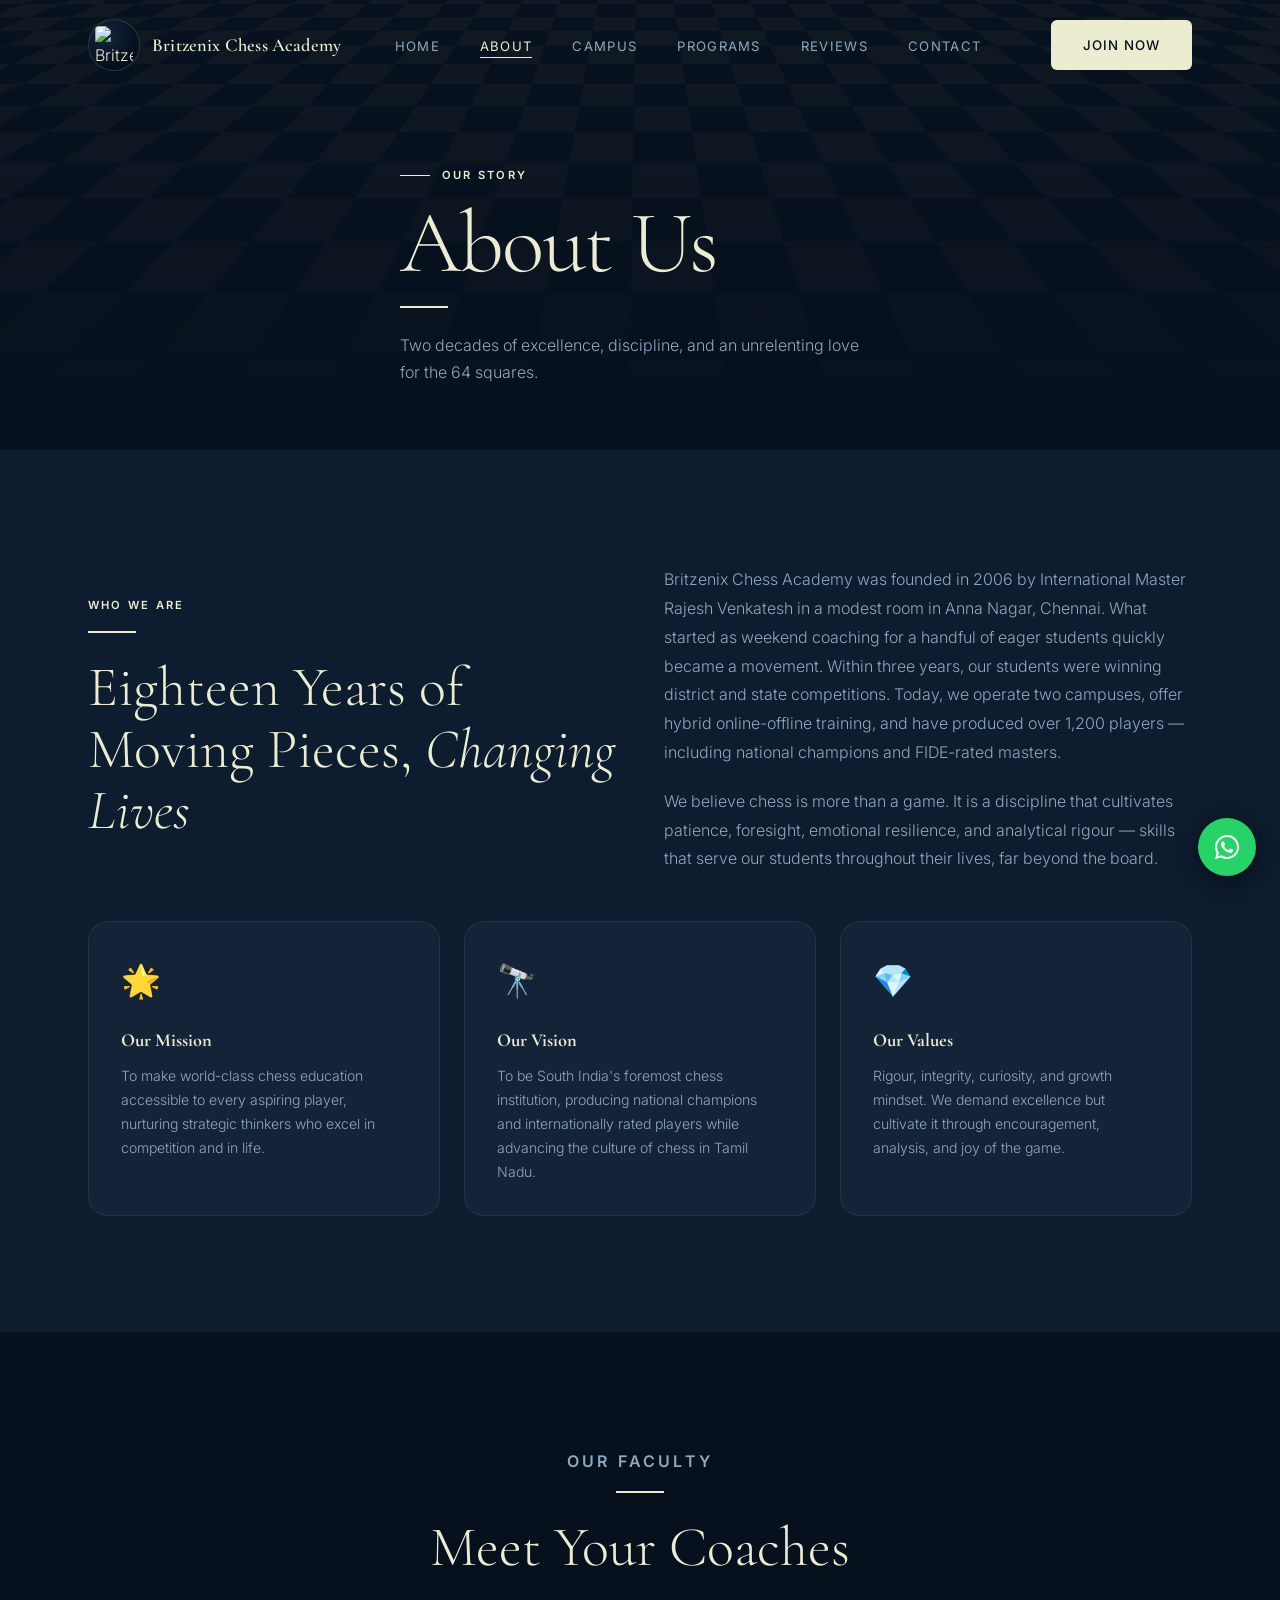
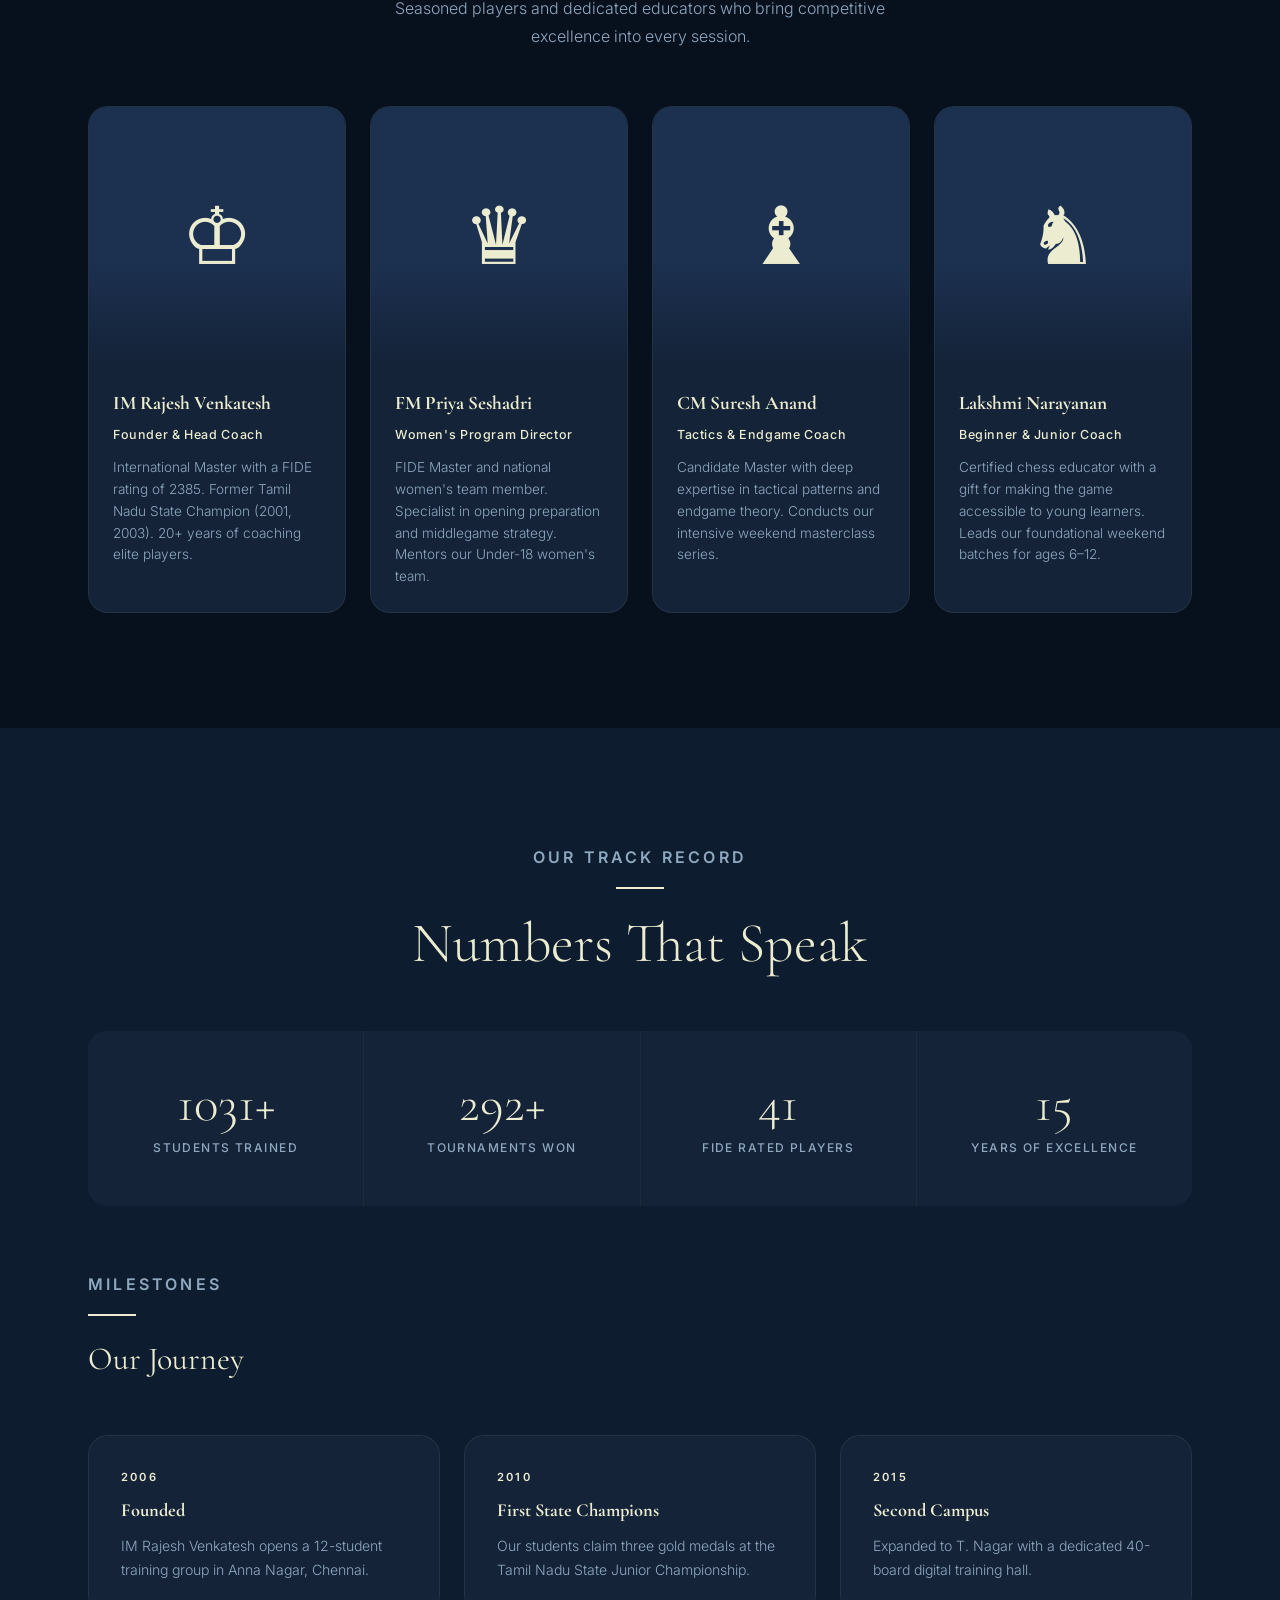
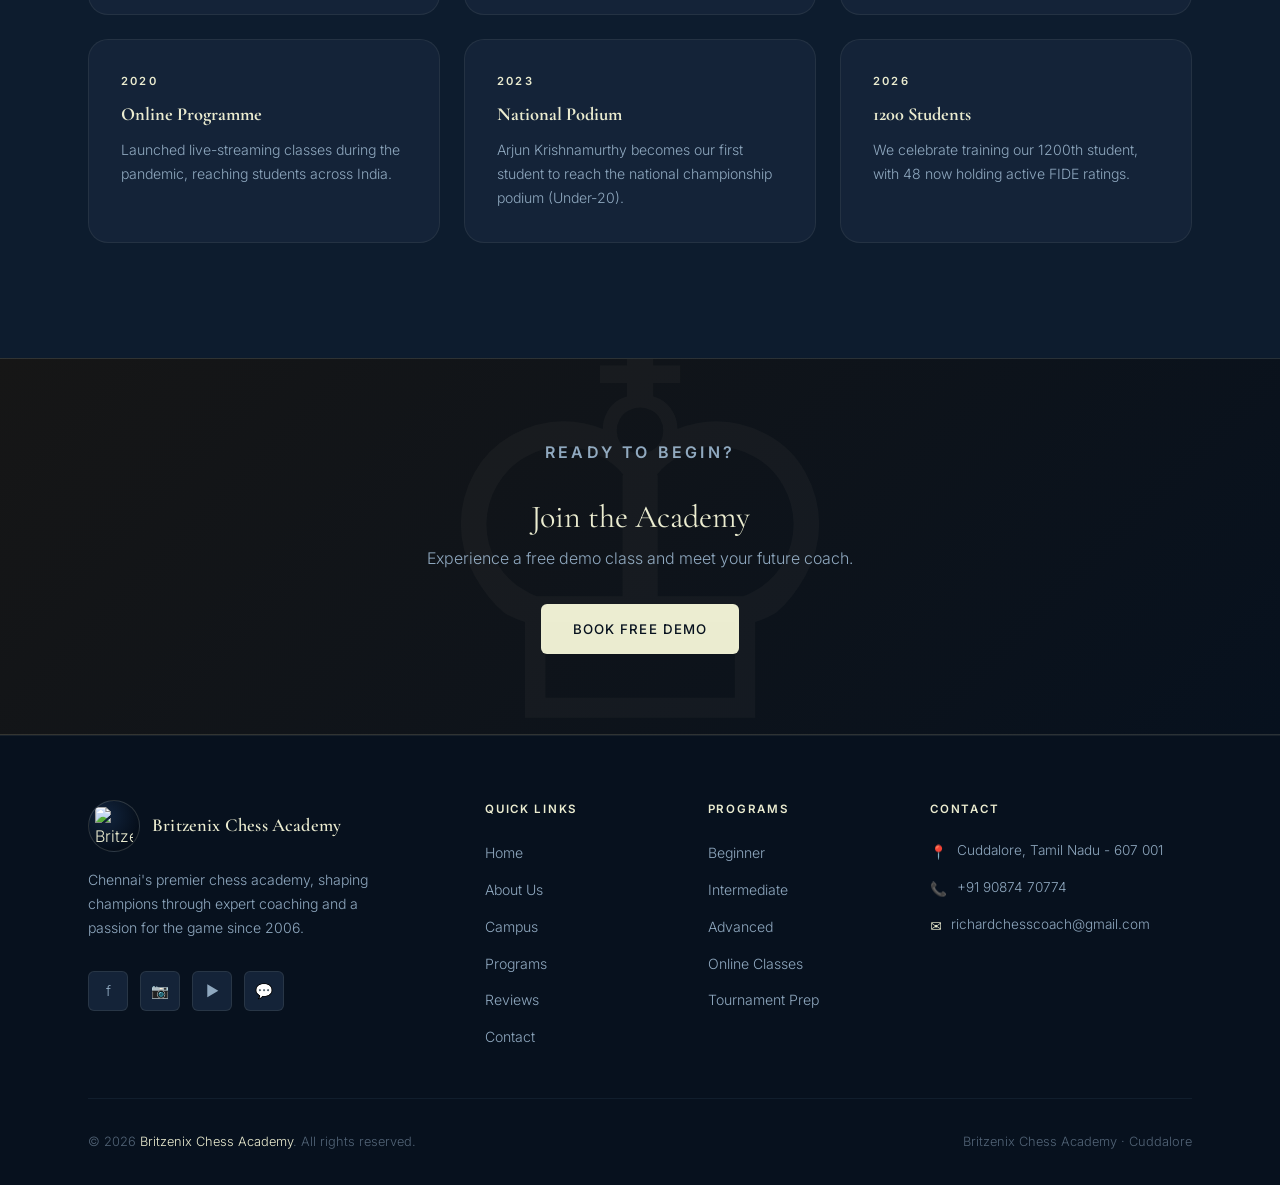
==== commit 45f417dd: "Update about.html" ====
--- a/about.html
+++ b/about.html
@@ -6,7 +6,7 @@
   <meta name="description" content="About Britzenix Chess Academy — our story, mission, coaches, and achievements since 2006." />
   <title>About — Britzenix Chess Academy</title>
   <link rel="stylesheet" href="style.css" />
-  <link rel="icon" href="chesslogo.png" />
+  <link rel="icon" href="image/chesslogo.png" />
 </head>
 <body>
 
@@ -26,7 +26,7 @@
 <nav class="navbar" role="navigation" aria-label="Main navigation">
   <div class="container navbar-inner">
     <a href="index.html" class="nav-logo" aria-label="Britzenix Chess Academy Home">
-      <div class="nav-logo-icon"><img src="chesslogo.png" alt="Britzenix Chess Academy Logo"></div>
+      <div class="nav-logo-icon"><img src="image/chesslogo.png" alt="Britzenix Chess Academy Logo"></div>
       <span class="nav-logo-text">Britzenix <span>Chess Academy</span></span>
     </a>
     <ul class="nav-menu" role="list">
@@ -118,7 +118,7 @@
       <p>Seasoned players and dedicated educators who bring competitive excellence into every session.</p>
     </div>
 
-    <div class="grid-4" style="grid-template-columns:repeat(4,1fr)">
+    <div class="grid-4">
 
       <div class="coach-card reveal delay-1">
         <div class="coach-avatar">♔</div>
@@ -247,7 +247,7 @@
     <div class="footer-grid">
       <div class="footer-brand">
         <div class="nav-logo" style="margin-bottom:.5rem">
-          <div class="nav-logo-icon"><img src="chesslogo.png" alt="Britzenix Chess Academy Logo"></div>
+          <div class="nav-logo-icon"><img src="image/chesslogo.png" alt="Britzenix Chess Academy Logo"></div>
           <span class="nav-logo-text">Britzenix <span>Chess Academy</span></span>
         </div>
         <p>Chennai's premier chess academy, shaping champions through expert coaching and a passion for the game since 2006.</p>
@@ -295,4 +295,4 @@
 
 <script src="script.js"></script>
 </body>
-</html>+</html>
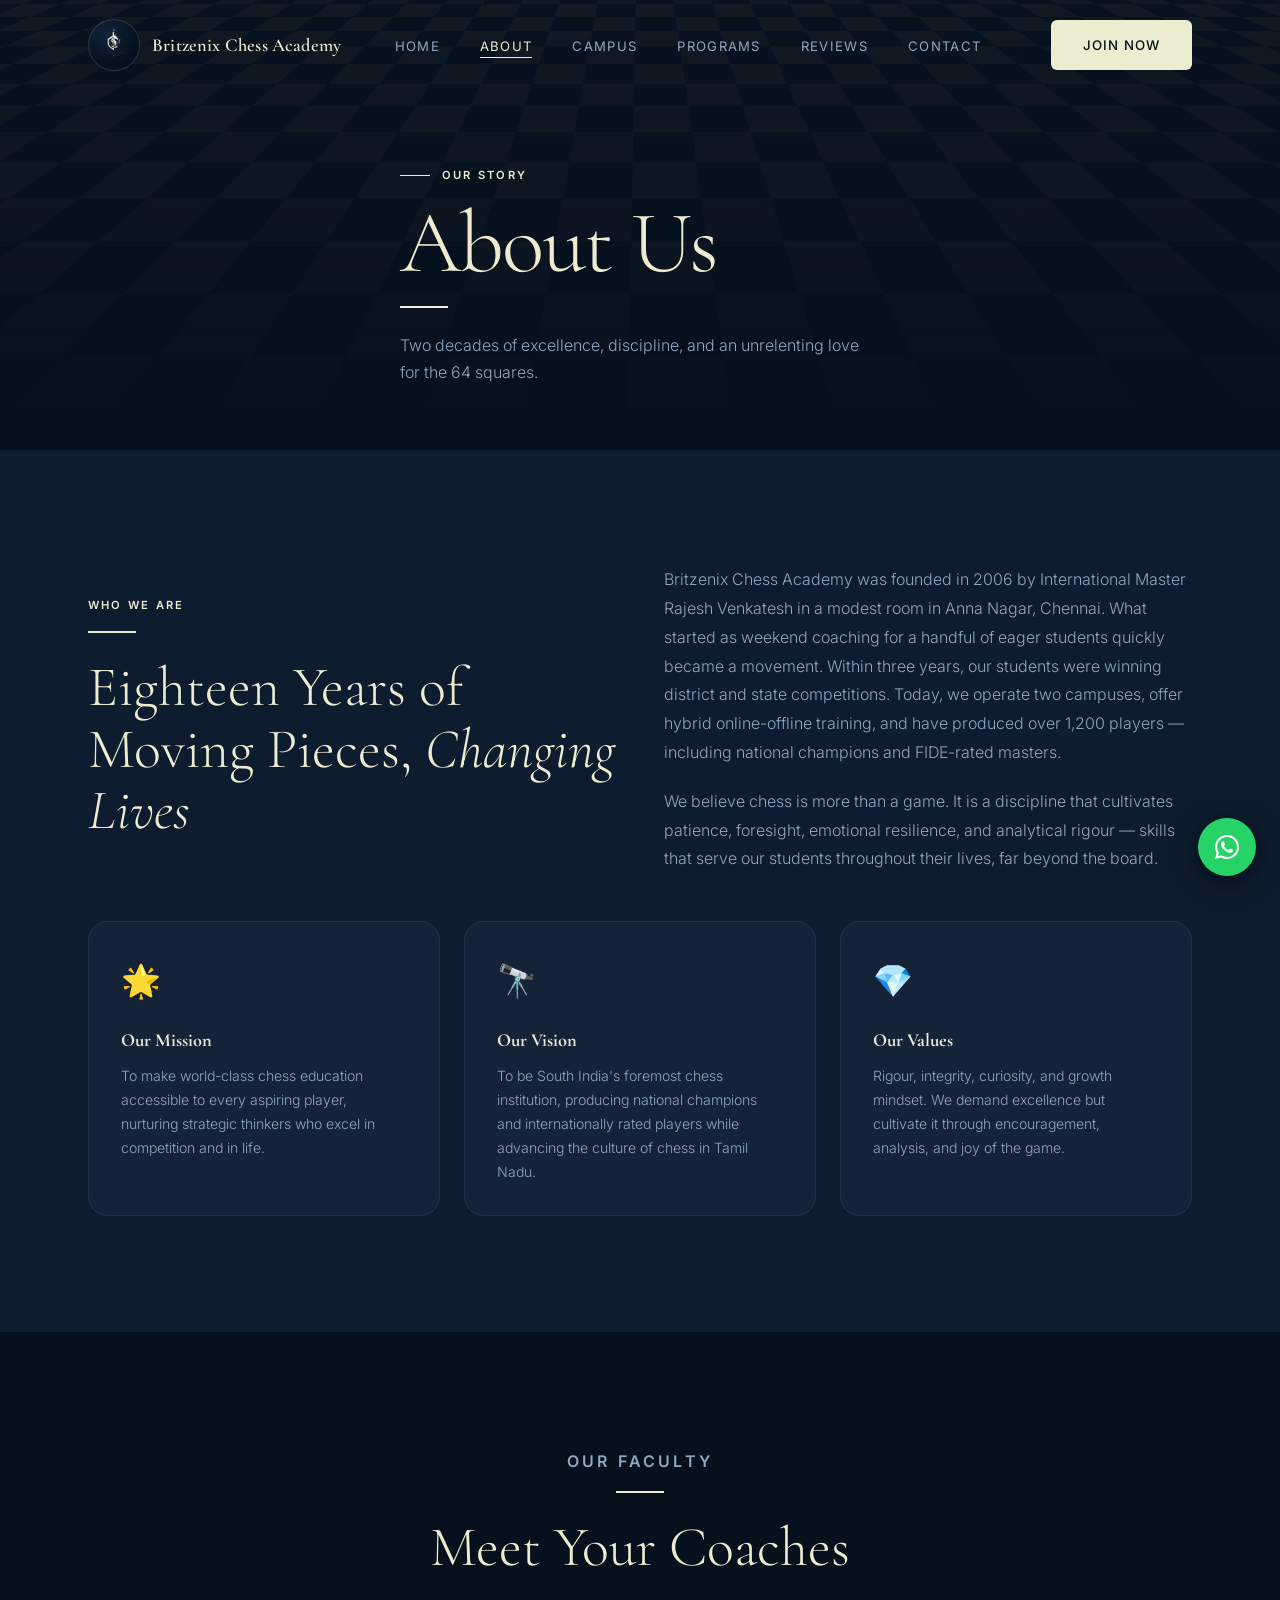
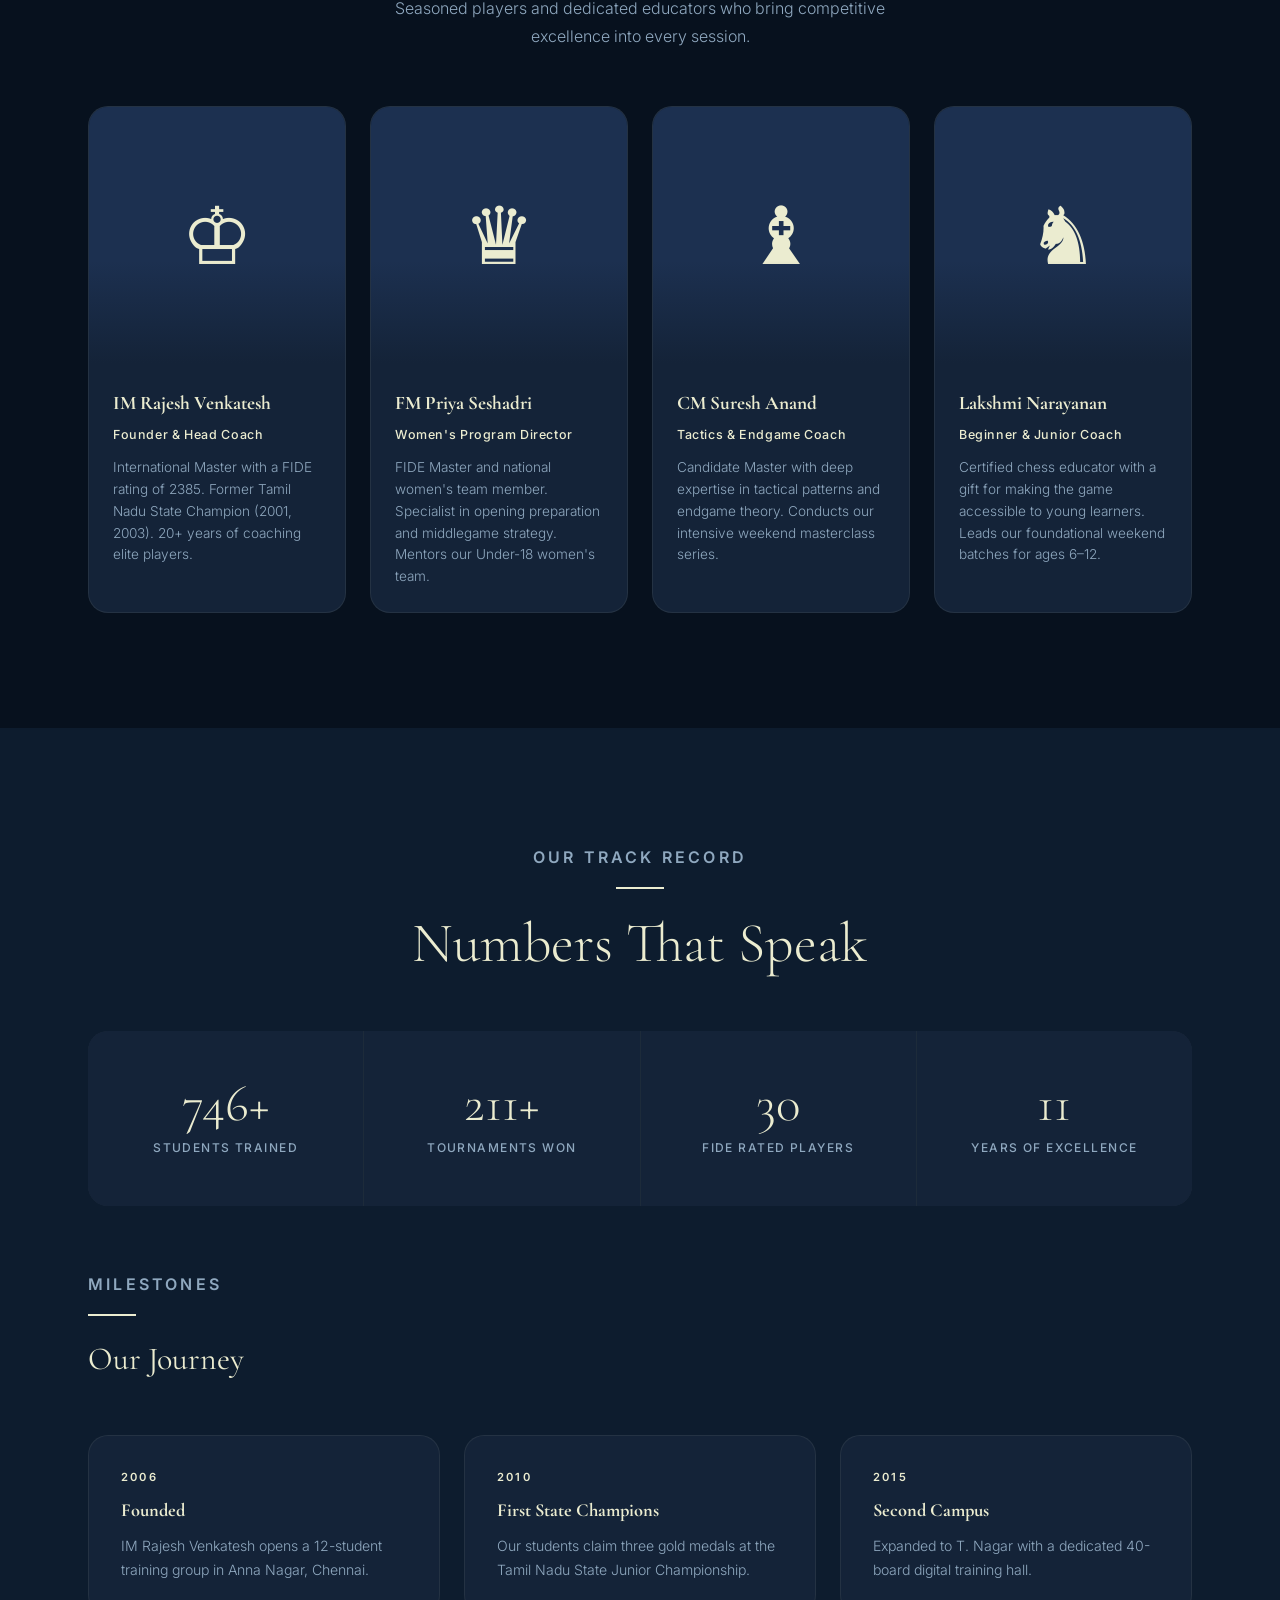
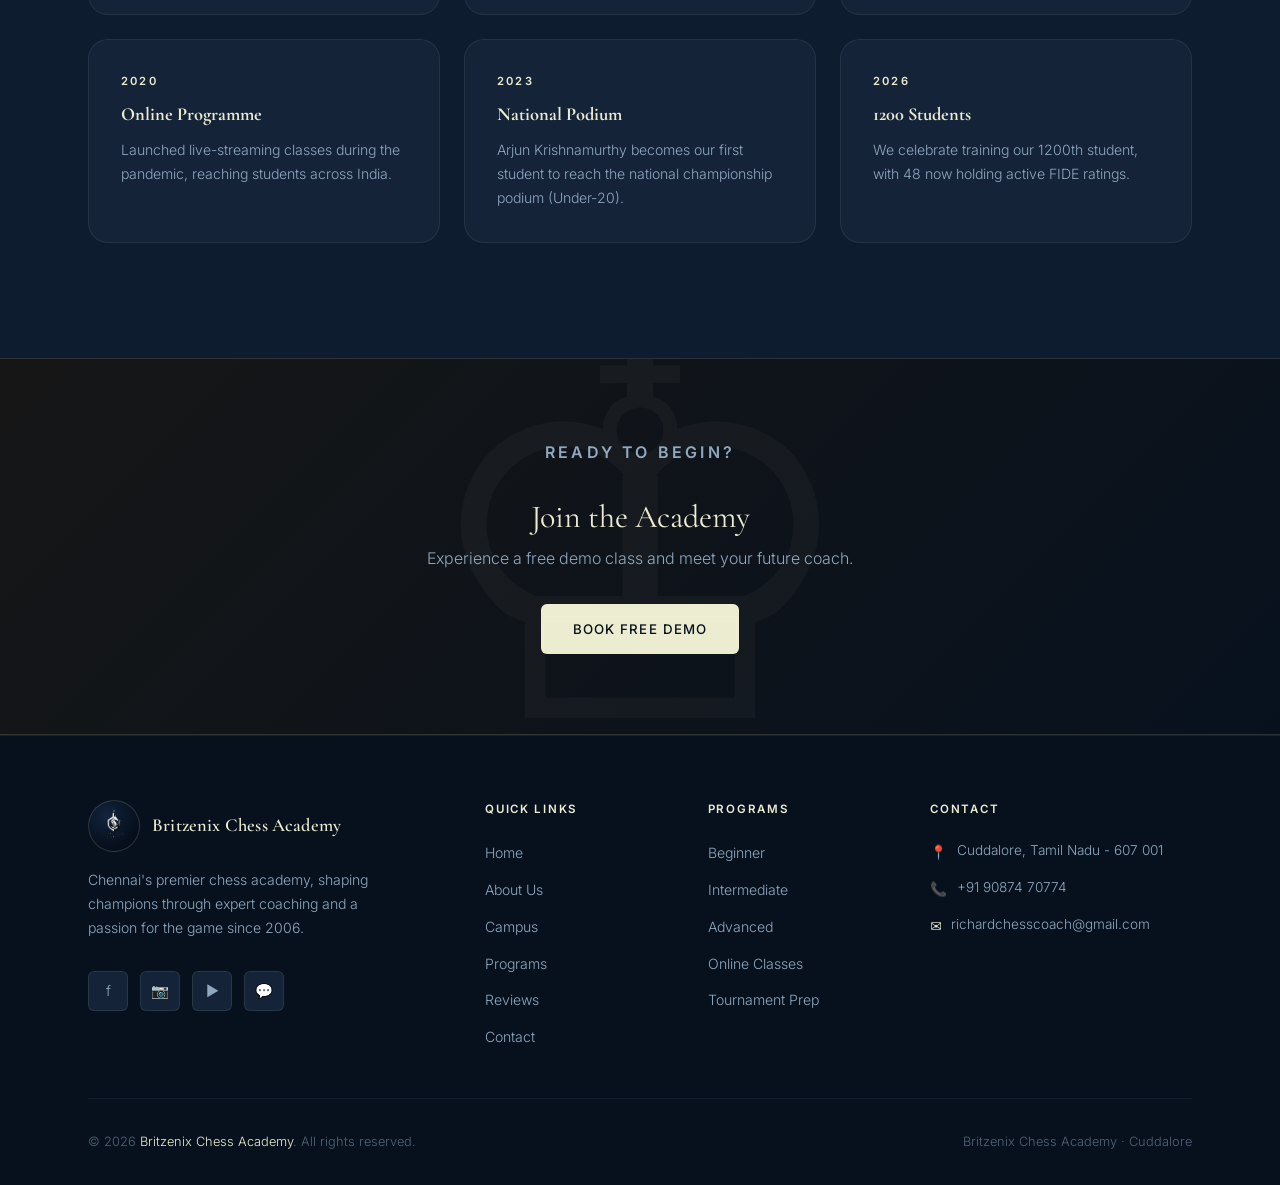
==== commit 41ed91df: "Update about.html" ====
--- a/about.html
+++ b/about.html
@@ -6,7 +6,7 @@
   <meta name="description" content="About Britzenix Chess Academy — our story, mission, coaches, and achievements since 2006." />
   <title>About — Britzenix Chess Academy</title>
   <link rel="stylesheet" href="style.css" />
-  <link rel="icon" href="image/chesslogo.png" />
+  <link rel="icon" href="chesslogo.png" />
 </head>
 <body>
 
@@ -26,7 +26,7 @@
 <nav class="navbar" role="navigation" aria-label="Main navigation">
   <div class="container navbar-inner">
     <a href="index.html" class="nav-logo" aria-label="Britzenix Chess Academy Home">
-      <div class="nav-logo-icon"><img src="image/chesslogo.png" alt="Britzenix Chess Academy Logo"></div>
+      <div class="nav-logo-icon"><img src="chesslogo.png" alt="Britzenix Chess Academy Logo"></div>
       <span class="nav-logo-text">Britzenix <span>Chess Academy</span></span>
     </a>
     <ul class="nav-menu" role="list">
@@ -247,7 +247,7 @@
     <div class="footer-grid">
       <div class="footer-brand">
         <div class="nav-logo" style="margin-bottom:.5rem">
-          <div class="nav-logo-icon"><img src="image/chesslogo.png" alt="Britzenix Chess Academy Logo"></div>
+          <div class="nav-logo-icon"><img src="chesslogo.png" alt="Britzenix Chess Academy Logo"></div>
           <span class="nav-logo-text">Britzenix <span>Chess Academy</span></span>
         </div>
         <p>Chennai's premier chess academy, shaping champions through expert coaching and a passion for the game since 2006.</p>
--- a/style.css
+++ b/style.css
@@ -574,322 +574,42 @@
 
 /* ── CAMPUS PAGE ─────────────────────────────────────────── */
 .gallery-section { background: var(--void); }
-/* ═══════════════════════════════════════════════════════════
-   GALLERY — Hover popup + Click/Tap lightbox
-   Desktop: hovering a tile scales it out of the grid (CSS only).
-   Mobile/Tablet: hover doesn't exist — tapping opens lightbox.
-   The lightbox is fully cross-device: touch swipe, keyboard nav,
-   proper safe-area insets, correct viewport heights on iOS, no
-   scroll-bleed, and focus-trap for accessibility.
-   ═══════════════════════════════════════════════════════════ */
-.gallery-section { overflow: hidden; } /* prevent popup from causing page scroll */
 .gallery-grid {
-  display: grid;
-  grid-template-columns: repeat(3, 1fr);
-  gap: 1rem;
-  margin-top: 2rem;
-  /* overflow visible so desktop popup can scale above grid */
-  overflow: visible;
-  position: relative;
-}
-.gallery-item {
-  border-radius: var(--r-md);
-  overflow: hidden;
-  background: var(--surface);
-  position: relative;
-  aspect-ratio: 4/3;
-  cursor: zoom-in;
-  z-index: 1;
-  /* transition for desktop popup — z-index delays reset until scale-down is done */
-  transition:
-    transform .36s var(--ease-out),
-    box-shadow .36s var(--ease-out),
-    z-index 0s .36s;
-}
+  display: grid; grid-template-columns: repeat(3, 1fr);
+  grid-template-rows: auto; gap: 1rem; margin-top: 2rem;
+}
+.gallery-item { border-radius: var(--r-md); overflow: hidden; background: var(--surface); position: relative; aspect-ratio: 4/3; cursor: pointer; }
 .gallery-item.tall { grid-row: span 2; aspect-ratio: auto; }
 .gallery-item.wide { grid-column: span 2; }
-
-/* ── Desktop hover popup ── */
-@media (hover: hover) and (pointer: fine) {
-  .gallery-item:hover {
-    transform: scale(1.38);
-    z-index: 20;
-    transition:
-      transform .36s var(--ease-out),
-      box-shadow .36s var(--ease-out),
-      z-index 0s 0s;
-    box-shadow:
-      0 24px 60px rgba(0,8,20,.82),
-      0 0 0 3px var(--slate),
-      0 0 40px rgba(90,122,154,.4);
-  }
-  .gallery-item:hover .gallery-overlay { opacity: 1; transform: translateY(0); }
-  .gallery-item:hover .gallery-inner img { filter: brightness(1.1) saturate(1.15); }
-}
-
-/* ── Touch-friendly active state (mobile tap feedback) ── */
-@media (hover: none) {
-  .gallery-item:active { opacity: .85; transform: scale(.97); }
-}
-
 .gallery-inner {
   width: 100%; height: 100%; min-height: 180px;
-  display: flex; align-items: center; justify-content: center;
+  display: flex; align-items: center; justify-content: center; font-size: 4rem;
   background: repeating-conic-gradient(#0D1C2E 0% 25%, #091523 0% 50%);
-  background-size: 40px 40px;
-}
+  background-size: 40px 40px; transition: transform .5s var(--ease-out);
+}
+/* Real uploaded photos: crop to fill their frame regardless of the
+   source image's own orientation (portrait phone shots vs landscape),
+   so every gallery tile reads as a consistent, intentional grid
+   instead of stretched or letterboxed photos. */
 .gallery-inner img {
   width: 100%; height: 100%;
-  object-fit: cover; object-position: center; display: block;
-  transition: filter .4s;
-}
-/* Overlay: slim bottom gradient with caption — slides up on hover */
+  object-fit: cover;
+  object-position: center;
+  display: block;
+}
+.gallery-item:hover .gallery-inner { transform: scale(1.06); }
 .gallery-overlay {
-  position: absolute; bottom: 0; left: 0; right: 0;
-  padding: .65rem .9rem;
-  background: linear-gradient(to top, rgba(7,17,30,.92) 0%, transparent 100%);
-  display: flex; align-items: flex-end; justify-content: space-between;
-  opacity: 0;
-  transform: translateY(8px);
-  transition: opacity .28s, transform .28s var(--ease-out);
-  pointer-events: none;
-}
-.gallery-overlay-text {
-  font-size: .75rem; font-weight: 600; letter-spacing: .07em;
-  text-transform: uppercase; color: var(--gold); line-height: 1.35;
-}
-.gallery-expand-hint {
-  font-size: 1.1rem; color: rgba(235,236,208,.7); flex-shrink: 0; margin-left: .5rem;
-}
-
-/* ════════════════════════════════════════════════════════════
-   LIGHTBOX — cross-device modal
-   • Desktop:   keyboard nav (← → ESC), prev/next arrows, thumbnails
-   • Tablet:    same + touch swipe
-   • Mobile:    full-viewport, safe-area aware, swipe to navigate,
-                no tiny tap targets, bottom thumb strip scrollable
-   ════════════════════════════════════════════════════════════ */
-.gallery-lightbox {
-  position: fixed;
-  inset: 0;
-  z-index: 9500;
-  display: flex;
-  align-items: center;
-  justify-content: center;
-  /* iOS safe area padding */
-  padding: env(safe-area-inset-top, 1rem)
-           env(safe-area-inset-right, 1rem)
-           env(safe-area-inset-bottom, 1rem)
-           env(safe-area-inset-left, 1rem);
-  opacity: 0;
-  pointer-events: none;
-  visibility: hidden;
-  transition: opacity .3s var(--ease-out), visibility 0s .3s;
-}
-.gallery-lightbox.open {
-  opacity: 1;
-  pointer-events: all;
-  visibility: visible;
-  transition: opacity .3s var(--ease-out), visibility 0s 0s;
-}
-
-/* Backdrop */
-.lightbox-backdrop {
-  position: absolute; inset: 0;
-  background: rgba(7,17,30,.94);
-  backdrop-filter: blur(16px) saturate(.7);
-  -webkit-backdrop-filter: blur(16px) saturate(.7);
-}
-
-/* Panel — responsive sizing */
-.lightbox-panel {
-  position: relative;
-  z-index: 1;
-  width: min(92vw, 1000px);
-  max-height: calc(100vh - 2rem);
-  max-height: calc(100dvh - 2rem); /* dynamic viewport height — iOS address bar */
-  border-radius: var(--r-lg);
-  overflow: hidden;
-  display: flex;
-  flex-direction: column;
-  background: var(--surface);
-  box-shadow: 0 40px 100px rgba(0,8,20,.85), 0 0 0 1px rgba(235,236,208,.1);
-  transform: scale(.88) translateY(24px);
-  transition: transform .38s var(--ease-out);
-  /* Prevent panel being taller than viewport on small phones */
-  contain: layout;
-}
-.gallery-lightbox.open .lightbox-panel {
-  transform: scale(1) translateY(0);
-}
-
-/* Image area — uses dvh so iOS doesn't clip behind address bar */
-.lightbox-img-wrap {
-  flex: 1;
-  min-height: 0;
-  overflow: hidden;
-  background: #050E1A;
-  display: flex;
-  align-items: center;
-  justify-content: center;
-  position: relative;
-}
-.lightbox-img-wrap img {
-  max-width: 100%;
-  max-height: 56vh;
-  max-height: 56dvh;
-  width: auto; height: auto;
-  object-fit: contain;
-  display: block;
-  transition: opacity .25s, transform .35s var(--ease-out);
-  user-select: none;
-  -webkit-user-drag: none;
-}
-.lightbox-img-wrap img.transitioning {
-  opacity: 0;
-  transform: scale(.95);
-}
-
-/* Caption bar */
-.lightbox-caption {
-  display: flex;
-  align-items: center;
-  justify-content: space-between;
-  gap: .75rem;
-  padding: .7rem 1.1rem;
-  border-top: 1px solid rgba(235,236,208,.07);
-  flex-shrink: 0;
-  min-height: 0;
-}
-.lightbox-caption-text {
-  font-size: .8rem; font-weight: 600; letter-spacing: .06em;
-  text-transform: uppercase; color: var(--gold);
-  white-space: nowrap; overflow: hidden; text-overflow: ellipsis;
-}
-.lightbox-counter {
-  font-size: .75rem; color: var(--ivory-dim); flex-shrink: 0; white-space: nowrap;
-}
-
-/* Thumbnail strip */
-.lightbox-thumbs {
-  display: flex;
-  gap: .45rem;
-  overflow-x: auto;
-  overflow-y: hidden;
-  padding: .6rem 1rem;
-  background: var(--board-dark);
-  border-top: 1px solid rgba(235,236,208,.05);
-  flex-shrink: 0;
-  /* smooth iOS momentum scroll */
-  -webkit-overflow-scrolling: touch;
-  scrollbar-width: thin;
-  scrollbar-color: var(--slate) transparent;
-  /* ensure minimum tap target height */
-  min-height: 60px;
-}
-.lightbox-thumb {
-  flex-shrink: 0;
-  width: 54px; height: 42px;
-  border-radius: 5px;
-  overflow: hidden;
-  border: 2px solid transparent;
-  cursor: pointer;
-  opacity: .5;
-  transition: all .2s;
-  /* minimum 44×44 tap target per Apple HIG */
-  -webkit-tap-highlight-color: transparent;
-}
-.lightbox-thumb img { width: 100%; height: 100%; object-fit: cover; display: block; }
-.lightbox-thumb.active { border-color: var(--gold); opacity: 1; }
-.lightbox-thumb:hover:not(.active),
-.lightbox-thumb:focus:not(.active)  { opacity: .82; border-color: var(--slate); outline: none; }
-
-/* Nav arrows — hidden on small mobile, shown on tablet+ */
-.lightbox-btn {
-  position: absolute;
-  top: 50%;
-  z-index: 2;
-  width: 48px; height: 48px;
-  border-radius: 50%;
-  background: rgba(20,35,56,.88);
-  border: 1px solid rgba(235,236,208,.22);
-  color: var(--ivory);
-  font-size: 1.3rem; line-height: 1;
+  position: absolute; inset: 0; background: rgba(7,17,30,.8);
   display: flex; align-items: center; justify-content: center;
-  cursor: pointer;
-  transition: all .22s var(--ease-out);
-  transform: translateY(-50%);
-  -webkit-tap-highlight-color: transparent;
-}
-.lightbox-btn:hover, .lightbox-btn:focus {
-  background: var(--slate);
-  border-color: var(--slate);
-  box-shadow: 0 0 20px rgba(90,122,154,.4);
-  outline: none;
-  transform: translateY(-50%) scale(1.1);
-}
-.lightbox-btn.prev { left: -26px; }
-.lightbox-btn.next { right: -26px; }
-
-/* Close button — large enough to tap on mobile */
-.lightbox-close {
-  position: absolute;
-  top: -18px; right: -18px;
-  z-index: 3;
-  width: 44px; height: 44px;
-  border-radius: 50%;
-  background: var(--gold);
-  color: var(--void);
-  border: none;
-  font-size: 1.1rem; font-weight: 700; line-height: 1;
-  display: flex; align-items: center; justify-content: center;
-  cursor: pointer;
-  box-shadow: 0 4px 18px rgba(0,8,20,.55);
-  transition: all .22s var(--ease-out);
-  -webkit-tap-highlight-color: transparent;
-  touch-action: manipulation;
-}
-.lightbox-close:hover, .lightbox-close:focus {
-  background: #F5F6DE;
-  transform: scale(1.1) rotate(90deg);
-  outline: none;
-}
-
-/* ── Mobile: full-width panel, larger close, hide side arrows ── */
-@media (max-width: 600px) {
-  .gallery-lightbox { padding: .5rem; }
-  .lightbox-panel {
-    width: 100%;
-    max-height: 100dvh;
-    border-radius: var(--r-md);
-  }
-  .lightbox-img-wrap img {
-    max-height: 50dvh;
-  }
-  /* Side arrows replaced by swipe — hide them */
-  .lightbox-btn { display: none; }
-  /* Close button repositioned inside the panel on mobile */
-  .lightbox-close {
-    top: .5rem; right: .5rem;
-    width: 40px; height: 40px;
-    font-size: 1rem;
-    position: fixed; /* stays in corner even if panel scrolls */
-    z-index: 9600;
-  }
-  .lightbox-caption { padding: .55rem .8rem; }
-  .lightbox-caption-text { font-size: .72rem; }
-  .lightbox-thumbs { min-height: 56px; padding: .5rem .8rem; }
-  .lightbox-thumb { width: 48px; height: 38px; }
-}
-/* ── Tablet ── */
-@media (min-width: 601px) and (max-width: 900px) {
-  .lightbox-btn { display: flex; }
-  .lightbox-btn.prev { left: -20px; }
-  .lightbox-btn.next { right: -20px; }
-  .lightbox-panel { width: min(94vw, 800px); }
-  .lightbox-img-wrap img { max-height: 52dvh; }
-}
-
+  opacity: 0; transition: opacity .3s;
+}
+.gallery-item:hover .gallery-overlay { opacity: 1; }
+.gallery-overlay-text { font-size: .8rem; font-weight: 600; letter-spacing: .1em; text-transform: uppercase; color: var(--gold); text-align: center; padding: 1rem; }
+.facilities-section { background: var(--board-dark); }
+.facility-card {
+  background: var(--surface); border: 1px solid rgba(235,236,208,.07);
+  border-radius: var(--r-lg); padding: 2rem; transition: all .35s var(--ease-out);
+}
 .facility-card:hover { border-color: rgba(235,236,208,.22); transform: translateY(-4px); box-shadow: 0 16px 40px rgba(0,8,20,.55); }
 .facility-icon {
   font-size: 2rem; margin-bottom: 1rem;
@@ -1042,6 +762,17 @@
 .delay-3 { transition-delay: .3s; } .delay-4 { transition-delay: .4s; }
 
 /* ── RESPONSIVE ──────────────────────────────────────────── */
+/* Nav switches to the hamburger menu earlier than the general
+   layout breakpoints below — the full logo + 6 links + Join Now
+   button need ~1150px of breathing room, so waiting until 768px
+   left a "dead zone" where the desktop nav had no space and
+   overlapped or got pushed off-screen on narrower laptop windows. */
+@media (max-width: 1140px) {
+  .nav-menu { display: none; }
+  .nav-cta { display: none; }
+  .hamburger { display: flex; }
+  .mobile-nav { display: flex; }
+}
 @media (max-width: 1024px) {
   .grid-3 { grid-template-columns: 1fr 1fr; }
   .grid-4 { grid-template-columns: 1fr 1fr; }
@@ -1055,6 +786,7 @@
   .grid-3 { grid-template-columns: 1fr; }
   .grid-4 { grid-template-columns: 1fr 1fr; }
   .nav-menu { display: none; }
+  .nav-cta { display: none; }
   .hamburger { display: flex; }
   .mobile-nav { display: flex; }
   .piece-field .piece:nth-child(odd) { display: none; } /* halve piece count on mobile for perf */
@@ -1103,4 +835,4 @@
     margin: -423px 0 0 746px;
     width: 340px;
     height: 423px;
-}+}
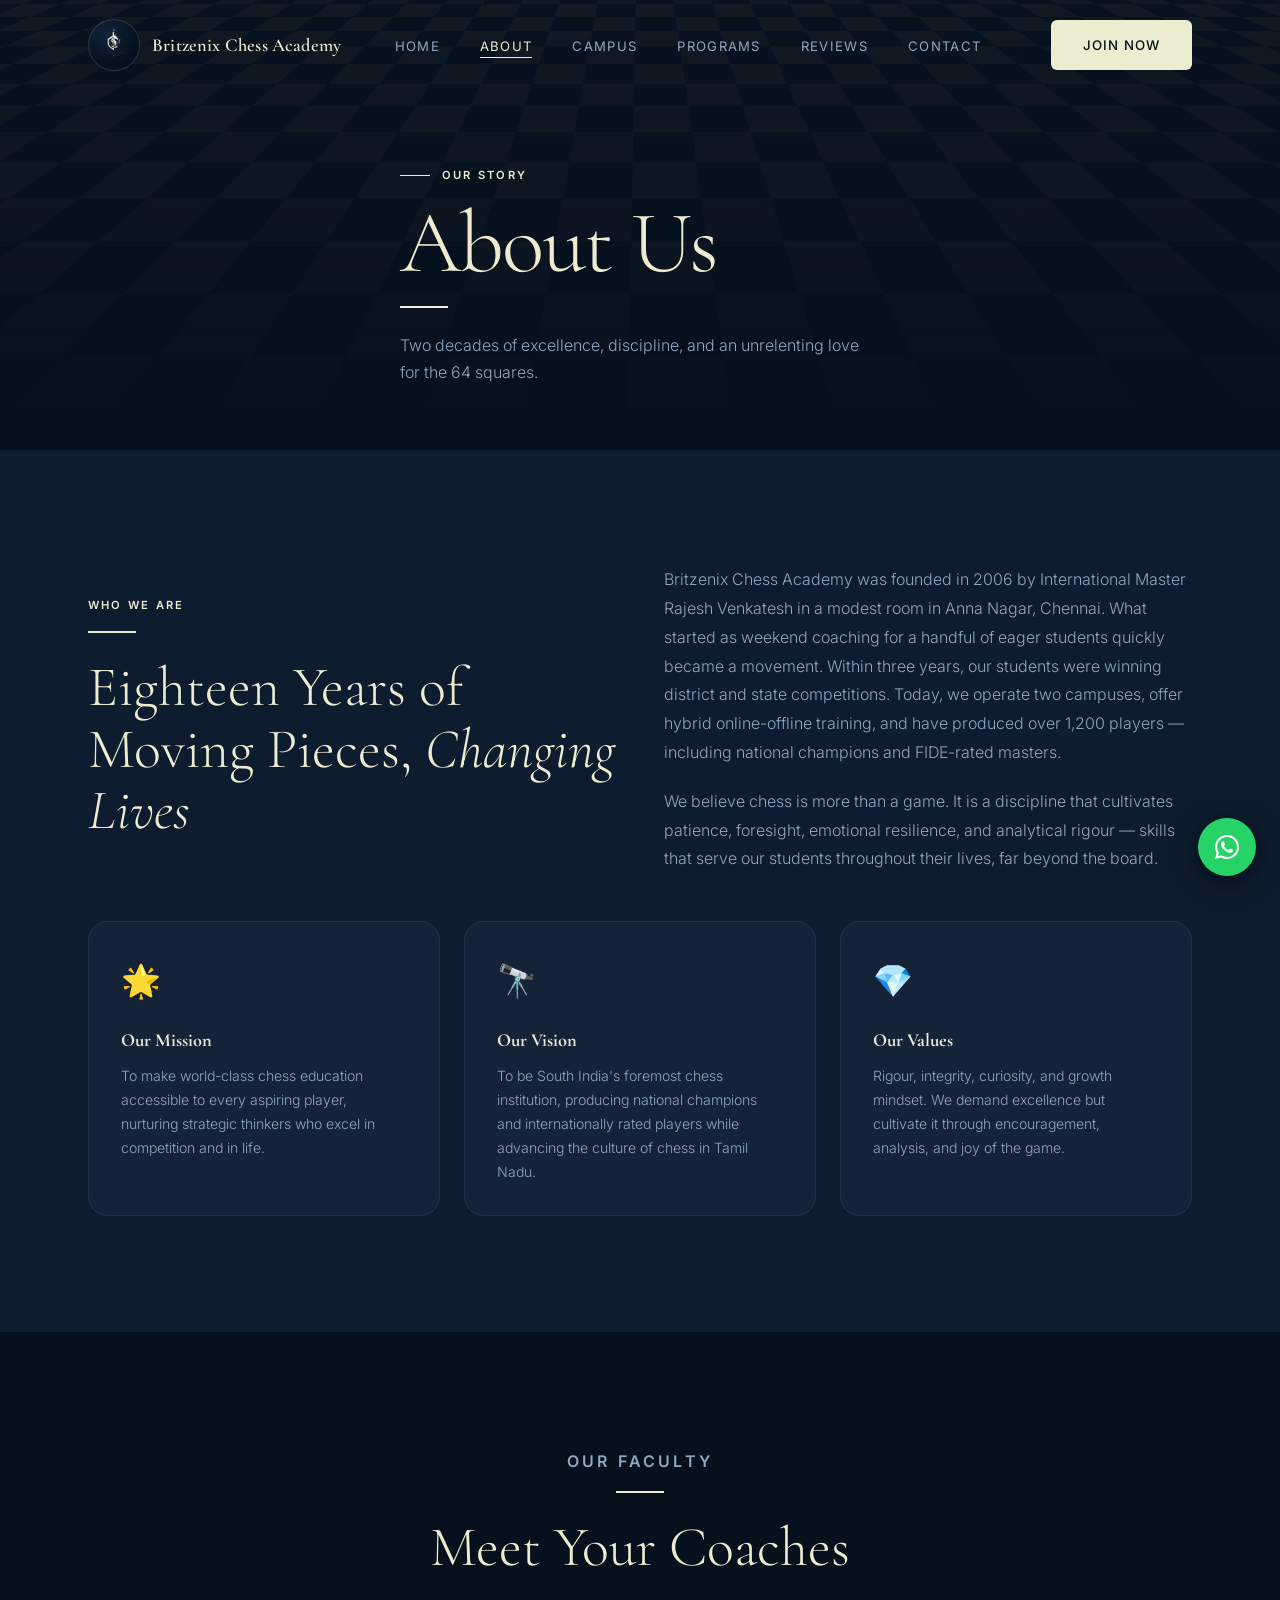
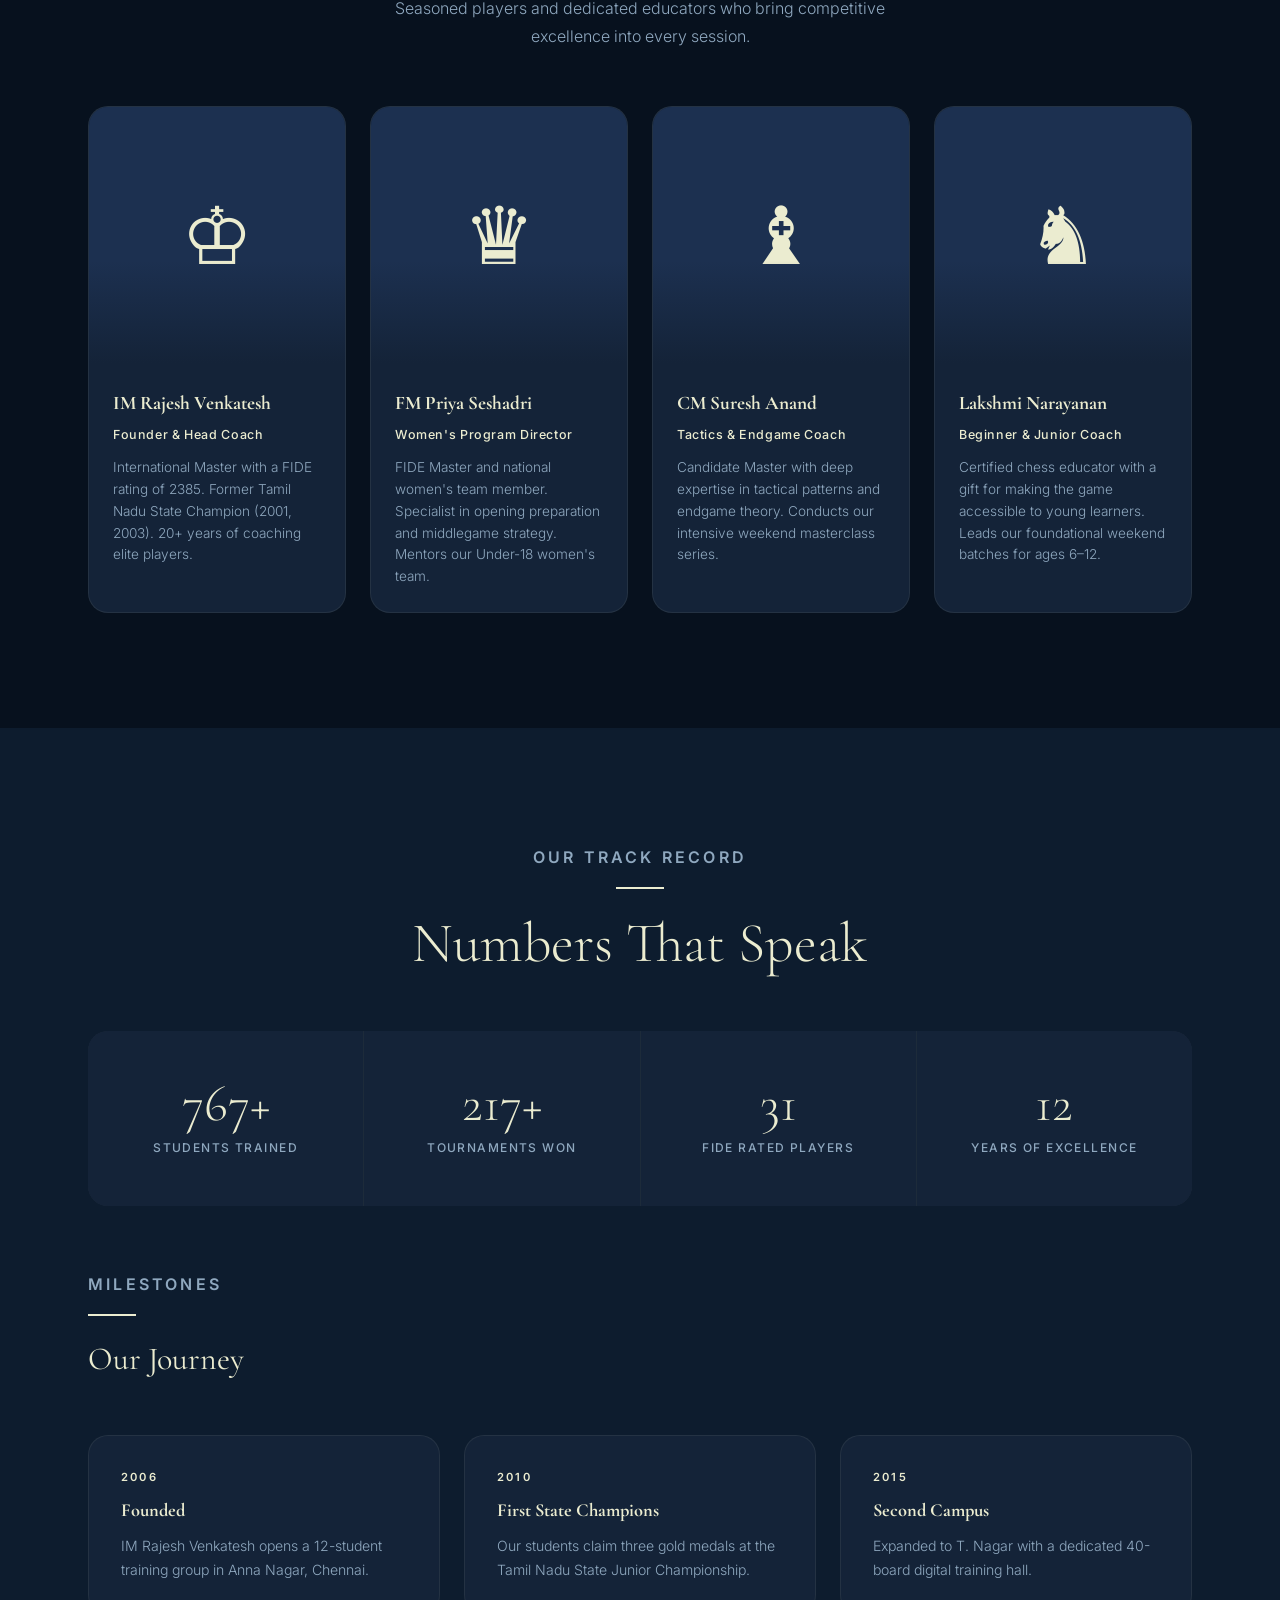
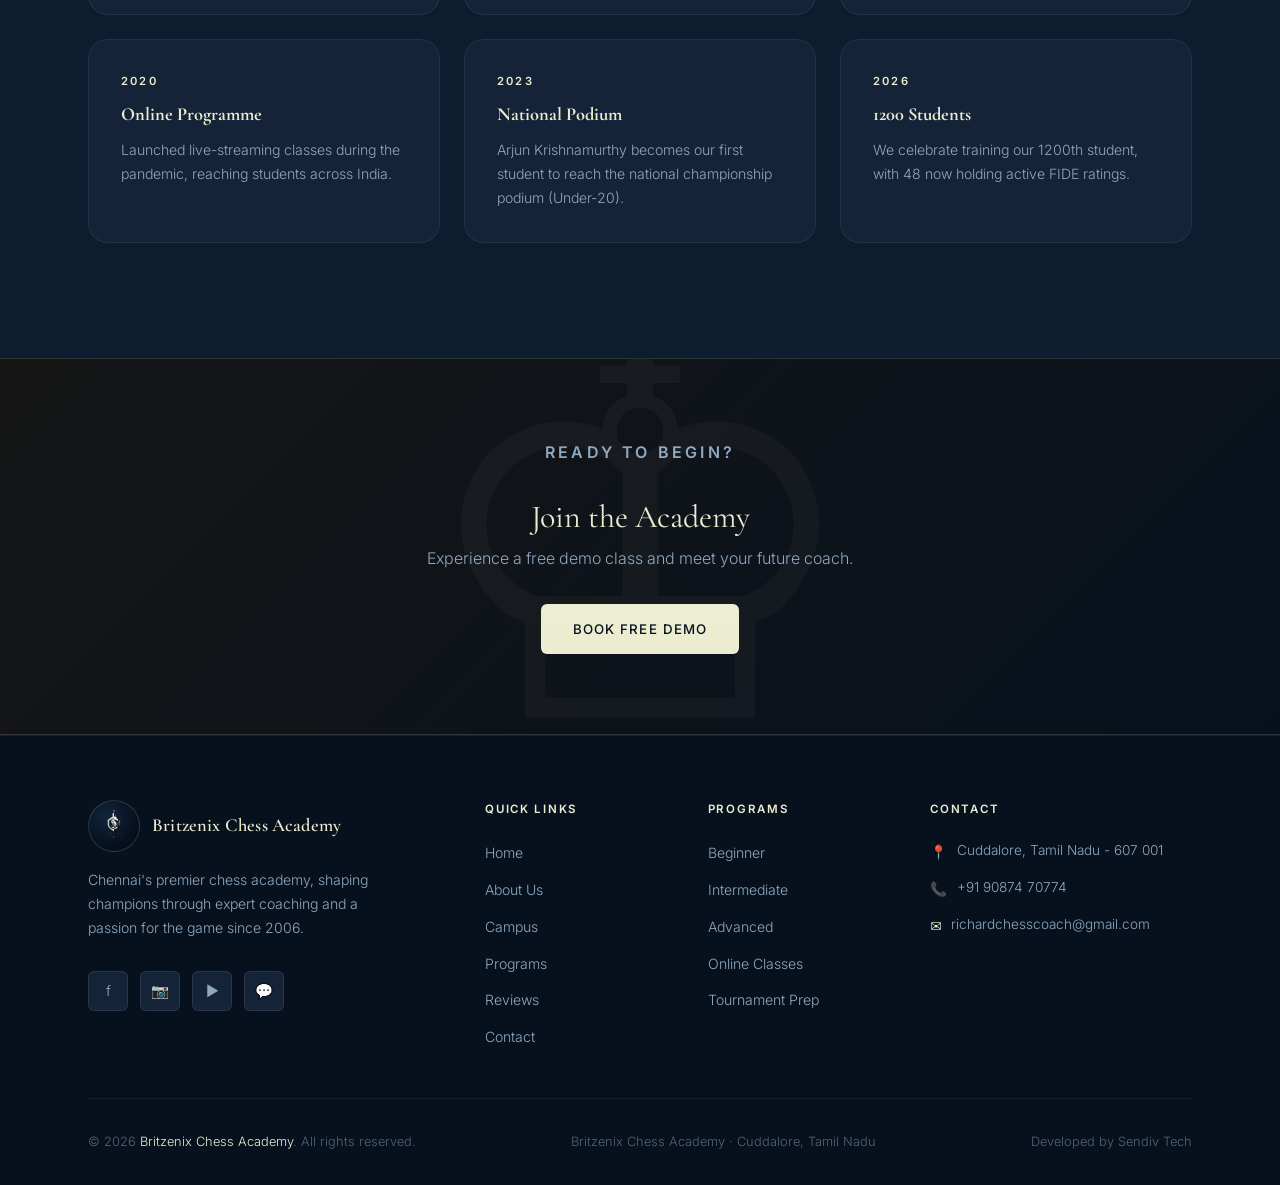
==== commit 57a8df08: "Update about.html" ====
--- a/about.html
+++ b/about.html
@@ -288,7 +288,8 @@
     </div>
     <div class="footer-bottom">
       <p class="footer-copy">© 2026 <span>Britzenix Chess Academy</span>. All rights reserved.</p>
-      <p class="footer-copy">Britzenix Chess Academy · Cuddalore</p>
+      <p class="footer-copy">Britzenix Chess Academy · Cuddalore, Tamil Nadu</p>
+      <p class="footer-copy">Developed by <a href="https://www.sendivtech.in/" target="_blank">Sendiv Tech</a></p>
     </div>
   </div>
 </footer>
--- a/style.css
+++ b/style.css
@@ -456,7 +456,7 @@
   margin-bottom: .75rem;
 }
 .piece-rating .pr-piece {
-  font-size: 45px;
+  font-size: 1.15rem;
   line-height: 1;
   font-family: serif;
   color: rgba(235,236,208,.18);
@@ -466,7 +466,7 @@
   color: var(--gold);
   text-shadow: 0 0 12px rgba(235,236,208,.28);
 }
-.piece-rating.lg .pr-piece { font-size: 40px; }
+.piece-rating.lg .pr-piece { font-size: 1.6rem; }
 .piece-rating-label {
   font-size: .72rem;
   font-weight: 500;
@@ -762,17 +762,6 @@
 .delay-3 { transition-delay: .3s; } .delay-4 { transition-delay: .4s; }
 
 /* ── RESPONSIVE ──────────────────────────────────────────── */
-/* Nav switches to the hamburger menu earlier than the general
-   layout breakpoints below — the full logo + 6 links + Join Now
-   button need ~1150px of breathing room, so waiting until 768px
-   left a "dead zone" where the desktop nav had no space and
-   overlapped or got pushed off-screen on narrower laptop windows. */
-@media (max-width: 1140px) {
-  .nav-menu { display: none; }
-  .nav-cta { display: none; }
-  .hamburger { display: flex; }
-  .mobile-nav { display: flex; }
-}
 @media (max-width: 1024px) {
   .grid-3 { grid-template-columns: 1fr 1fr; }
   .grid-4 { grid-template-columns: 1fr 1fr; }
@@ -786,10 +775,11 @@
   .grid-3 { grid-template-columns: 1fr; }
   .grid-4 { grid-template-columns: 1fr 1fr; }
   .nav-menu { display: none; }
-  .nav-cta { display: none; }
   .hamburger { display: flex; }
   .mobile-nav { display: flex; }
   .piece-field .piece:nth-child(odd) { display: none; } /* halve piece count on mobile for perf */
+  .hero { display: flex; flex-direction: column; justify-content: flex-start; padding-bottom: 2.5rem; }
+  .hero-stats { position: relative; bottom: auto; left: auto; right: auto; margin-top: 2.5rem; }
   .hero-stats-inner { flex-wrap: wrap; gap: 1.5rem; }
   .why-grid { grid-template-columns: 1fr; }
   .testimonial-card { flex: 0 0 calc(100% - 1.5rem); }
@@ -816,6 +806,8 @@
   .gallery-grid { grid-template-columns: 1fr; }
   .hero-actions { flex-direction: column; }
   .hero-actions .btn { width: 100%; justify-content: center; }
+  .hero-stats-inner { grid-template-columns: 1fr 1fr; display: grid; gap: 1.2rem; }
+  .hero-stat-num { font-size: 1.8rem; }
   .facilities-grid { grid-template-columns: 1fr; }
   .board-3d-stage { perspective: 500px; }
   .nav-logo-icon { width: 38px; height: 38px; }
@@ -831,6 +823,7 @@
   .board-3d-plane { animation: none; }
 }
 
+
 img.hero1-logo {
     margin: -423px 0 0 746px;
     width: 340px;
